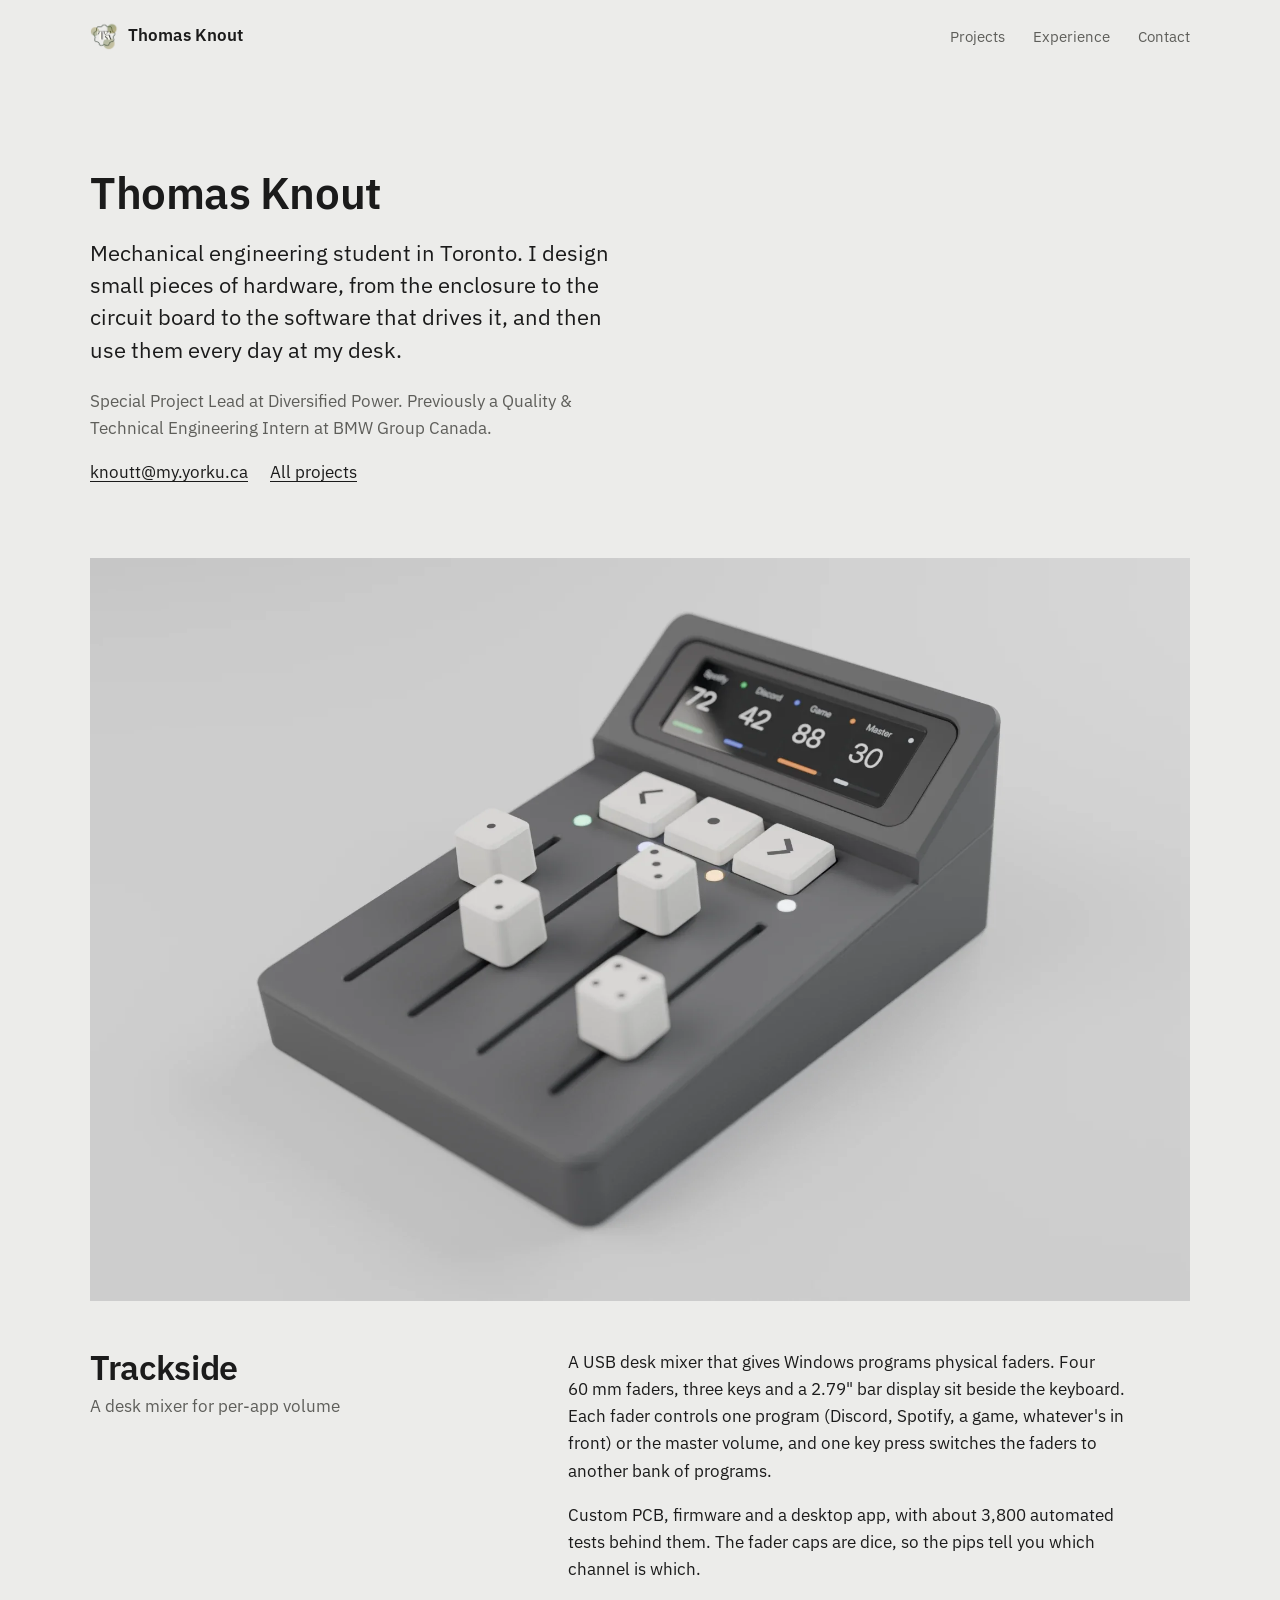
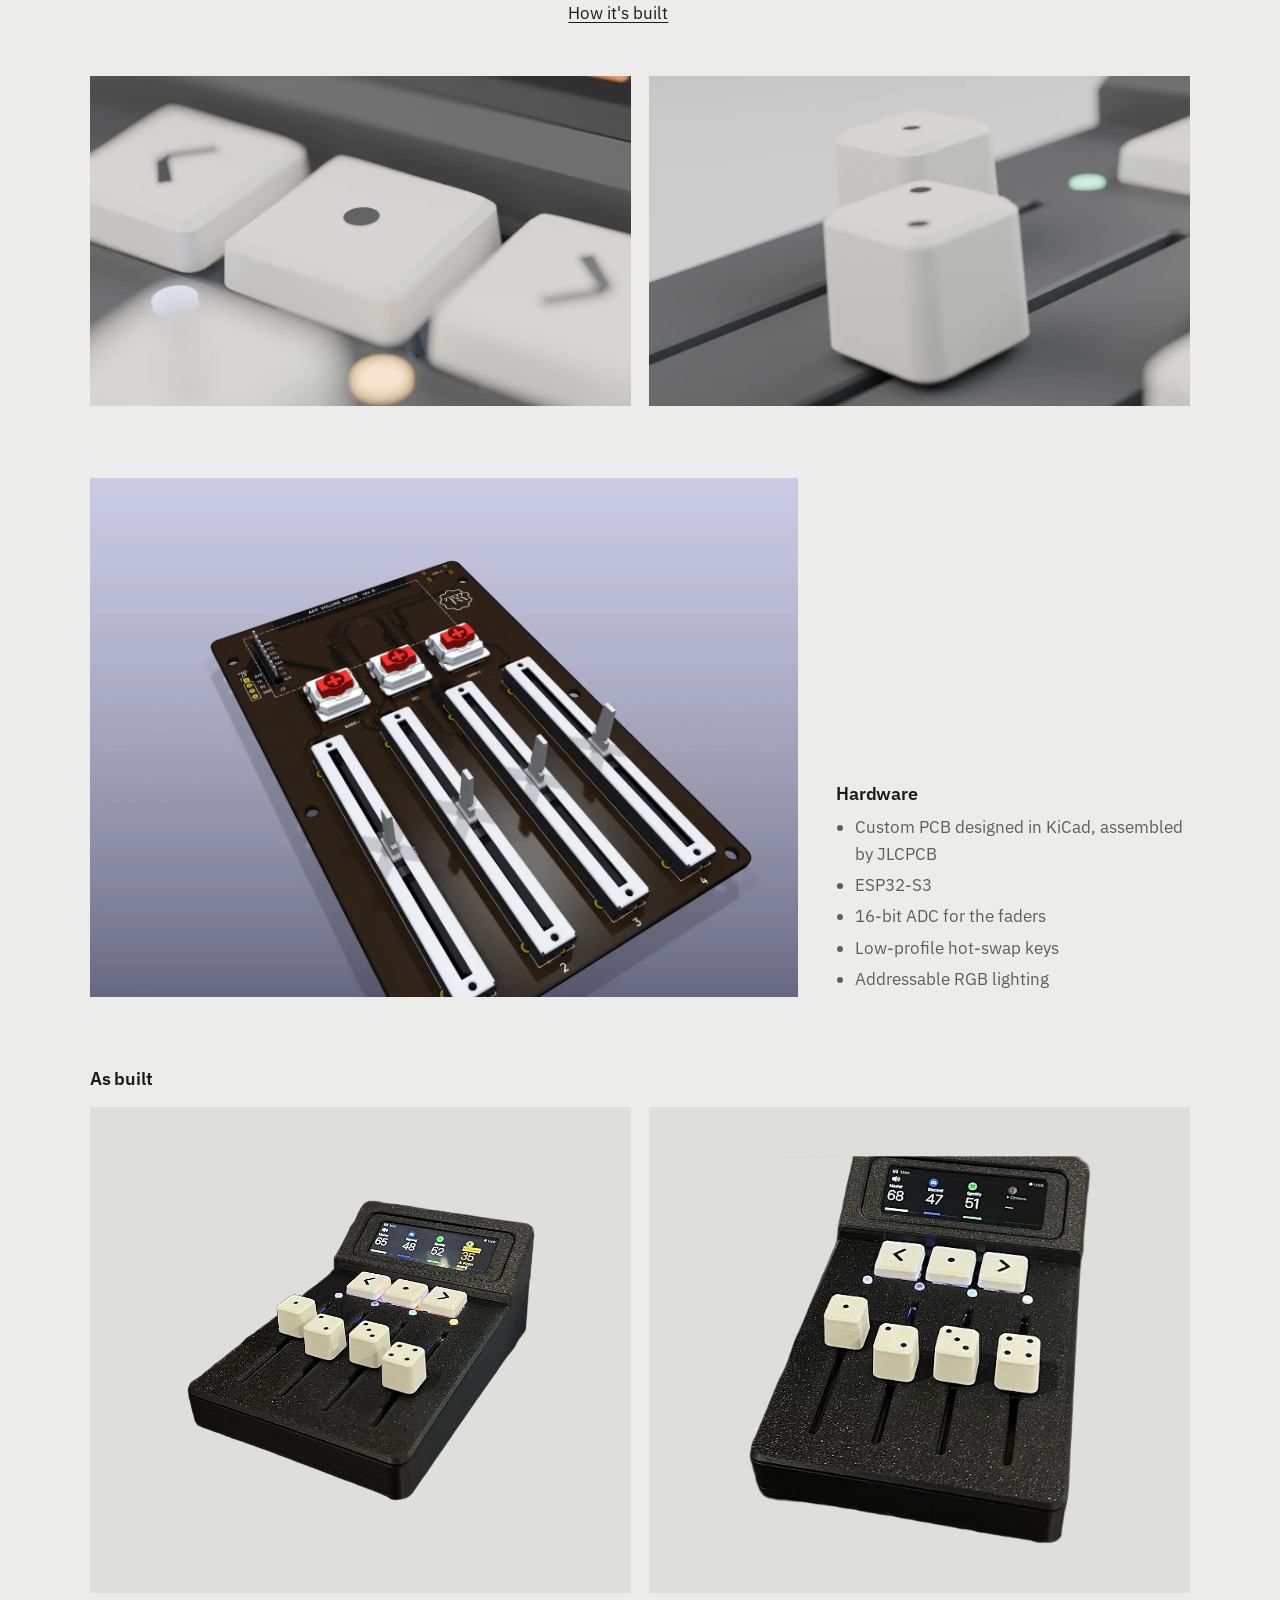
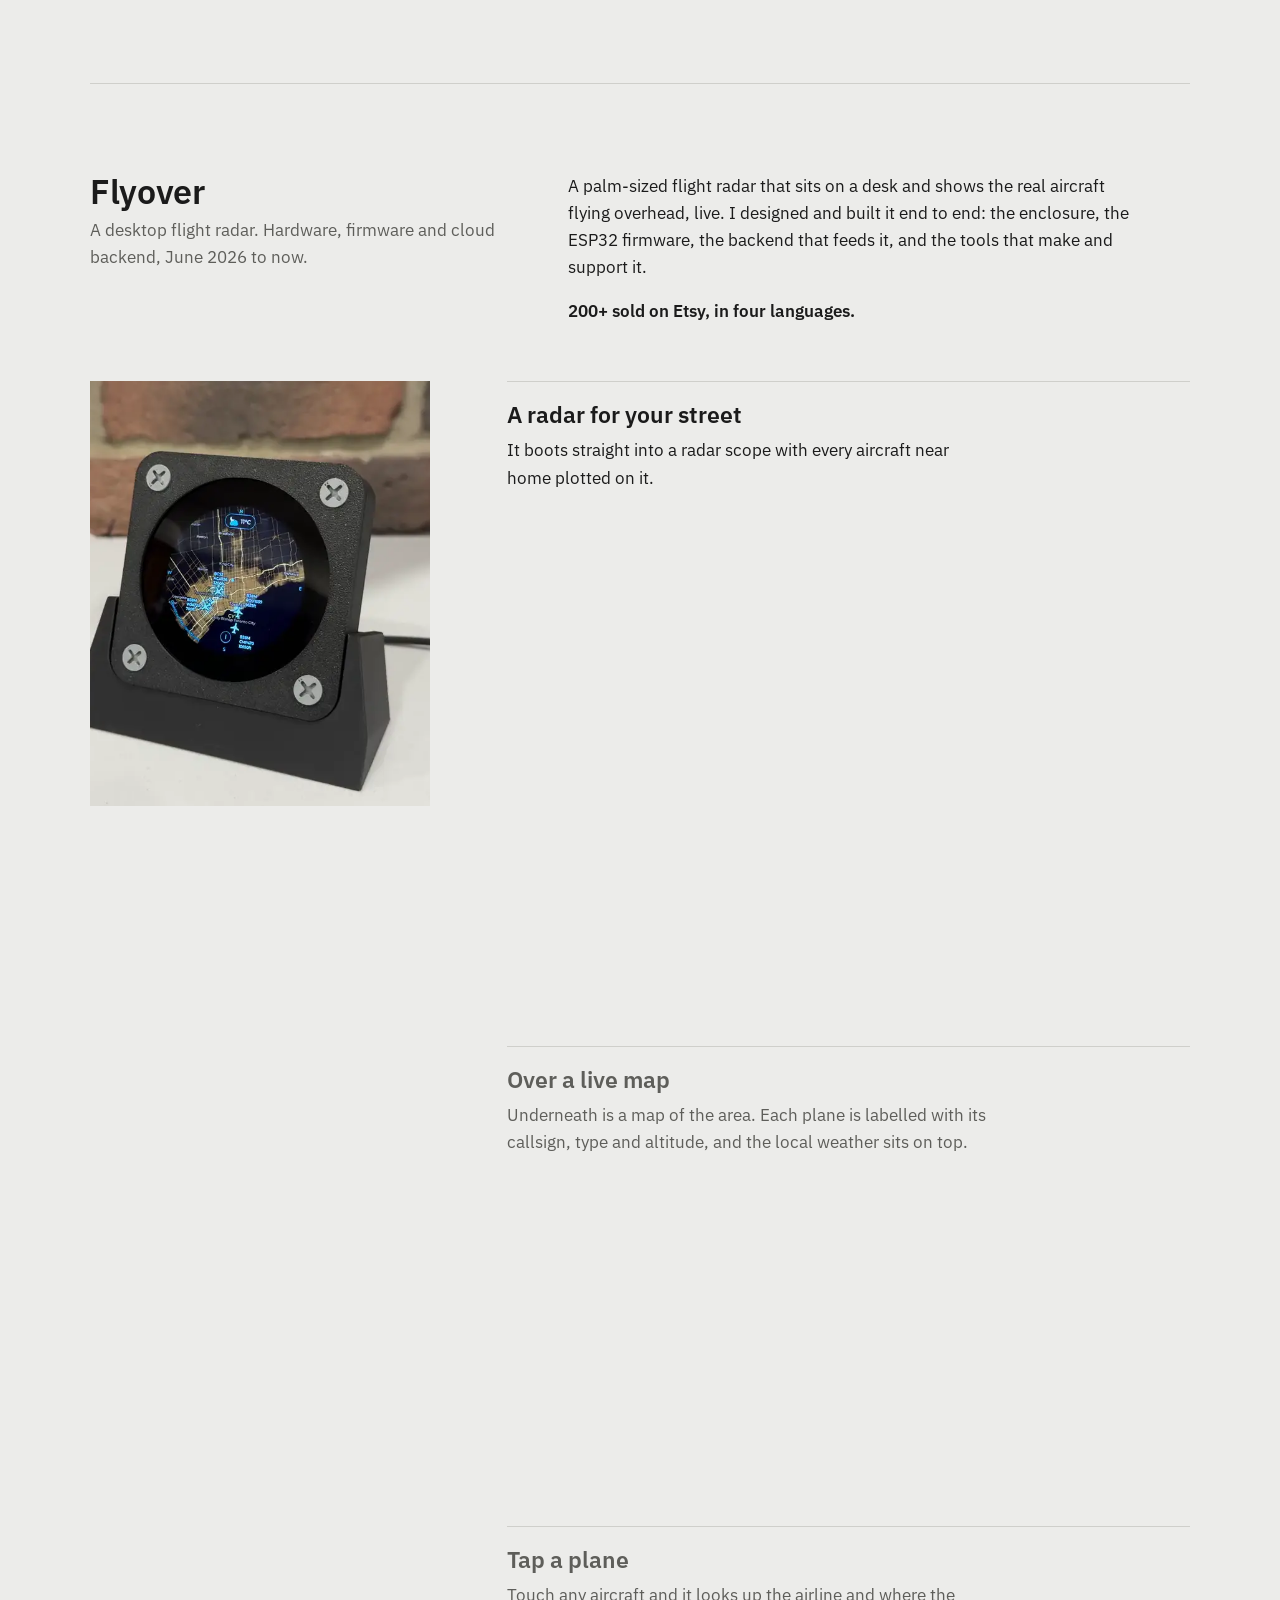
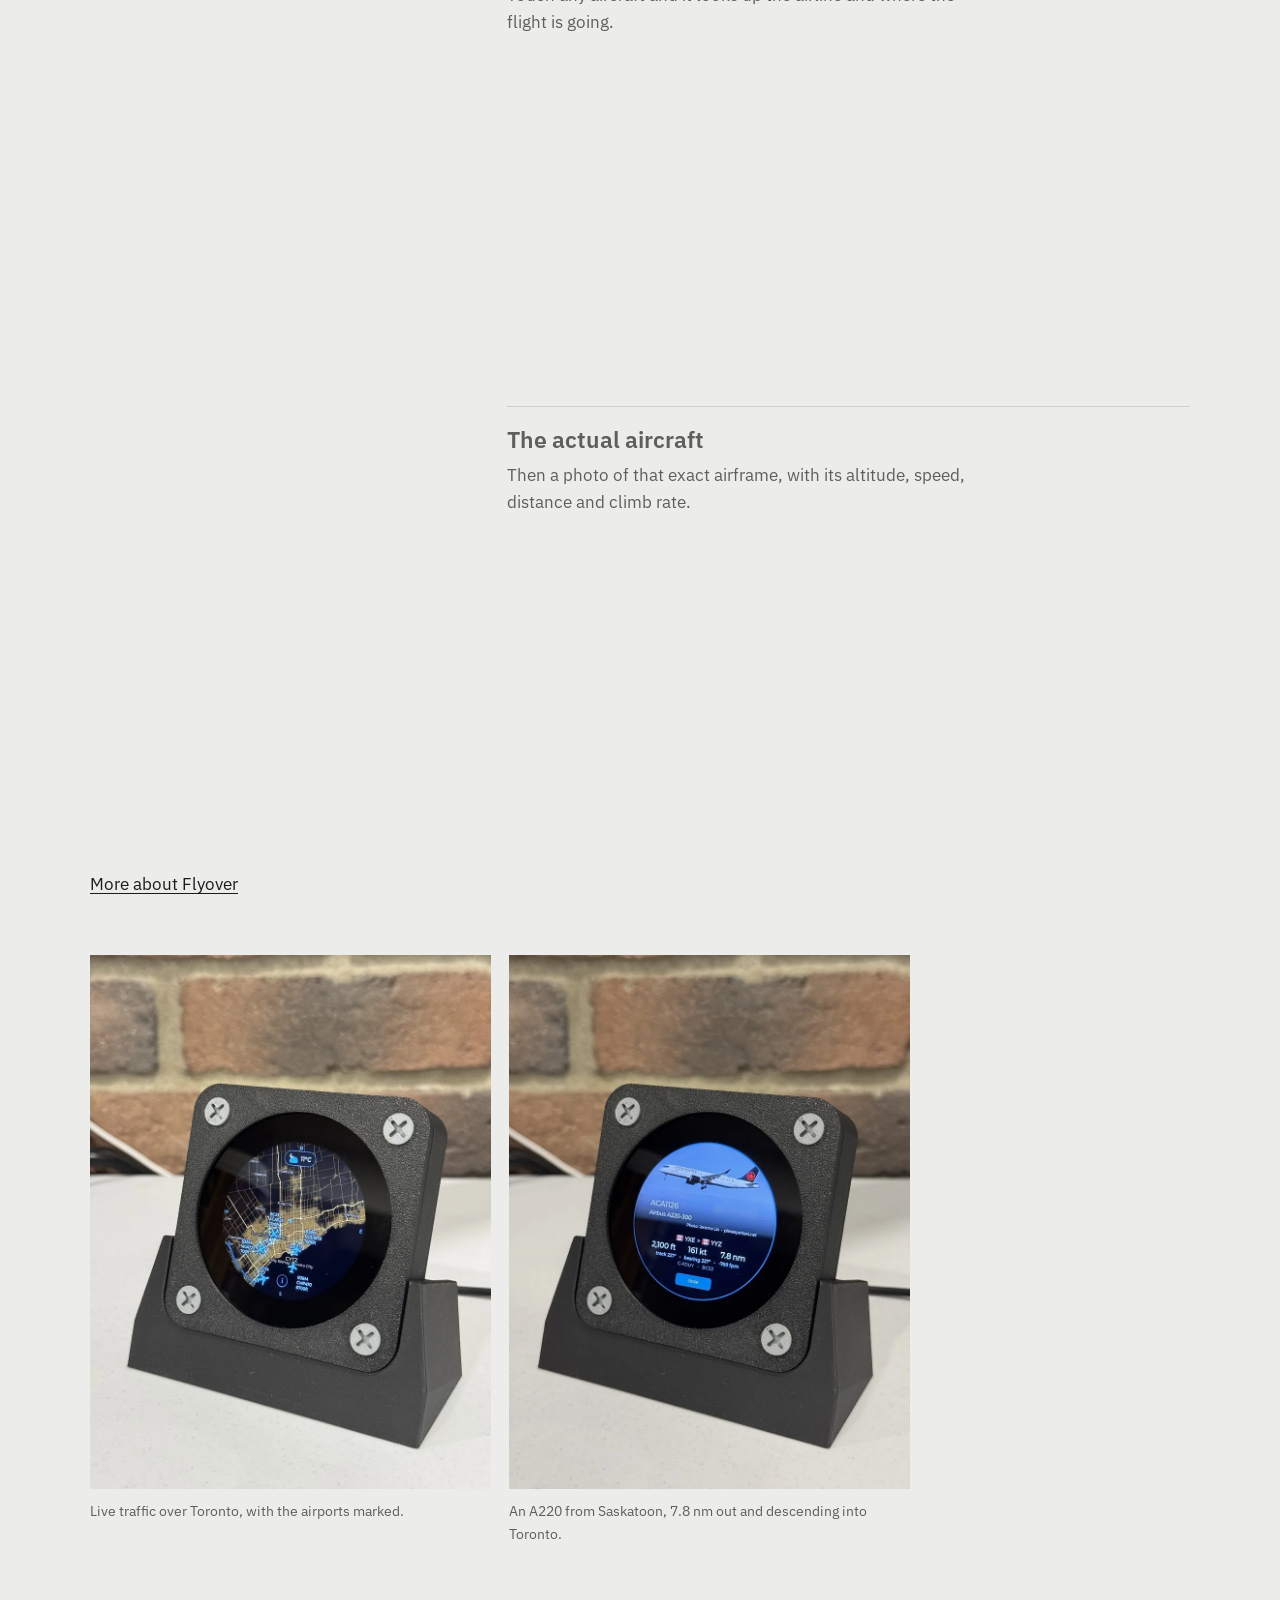
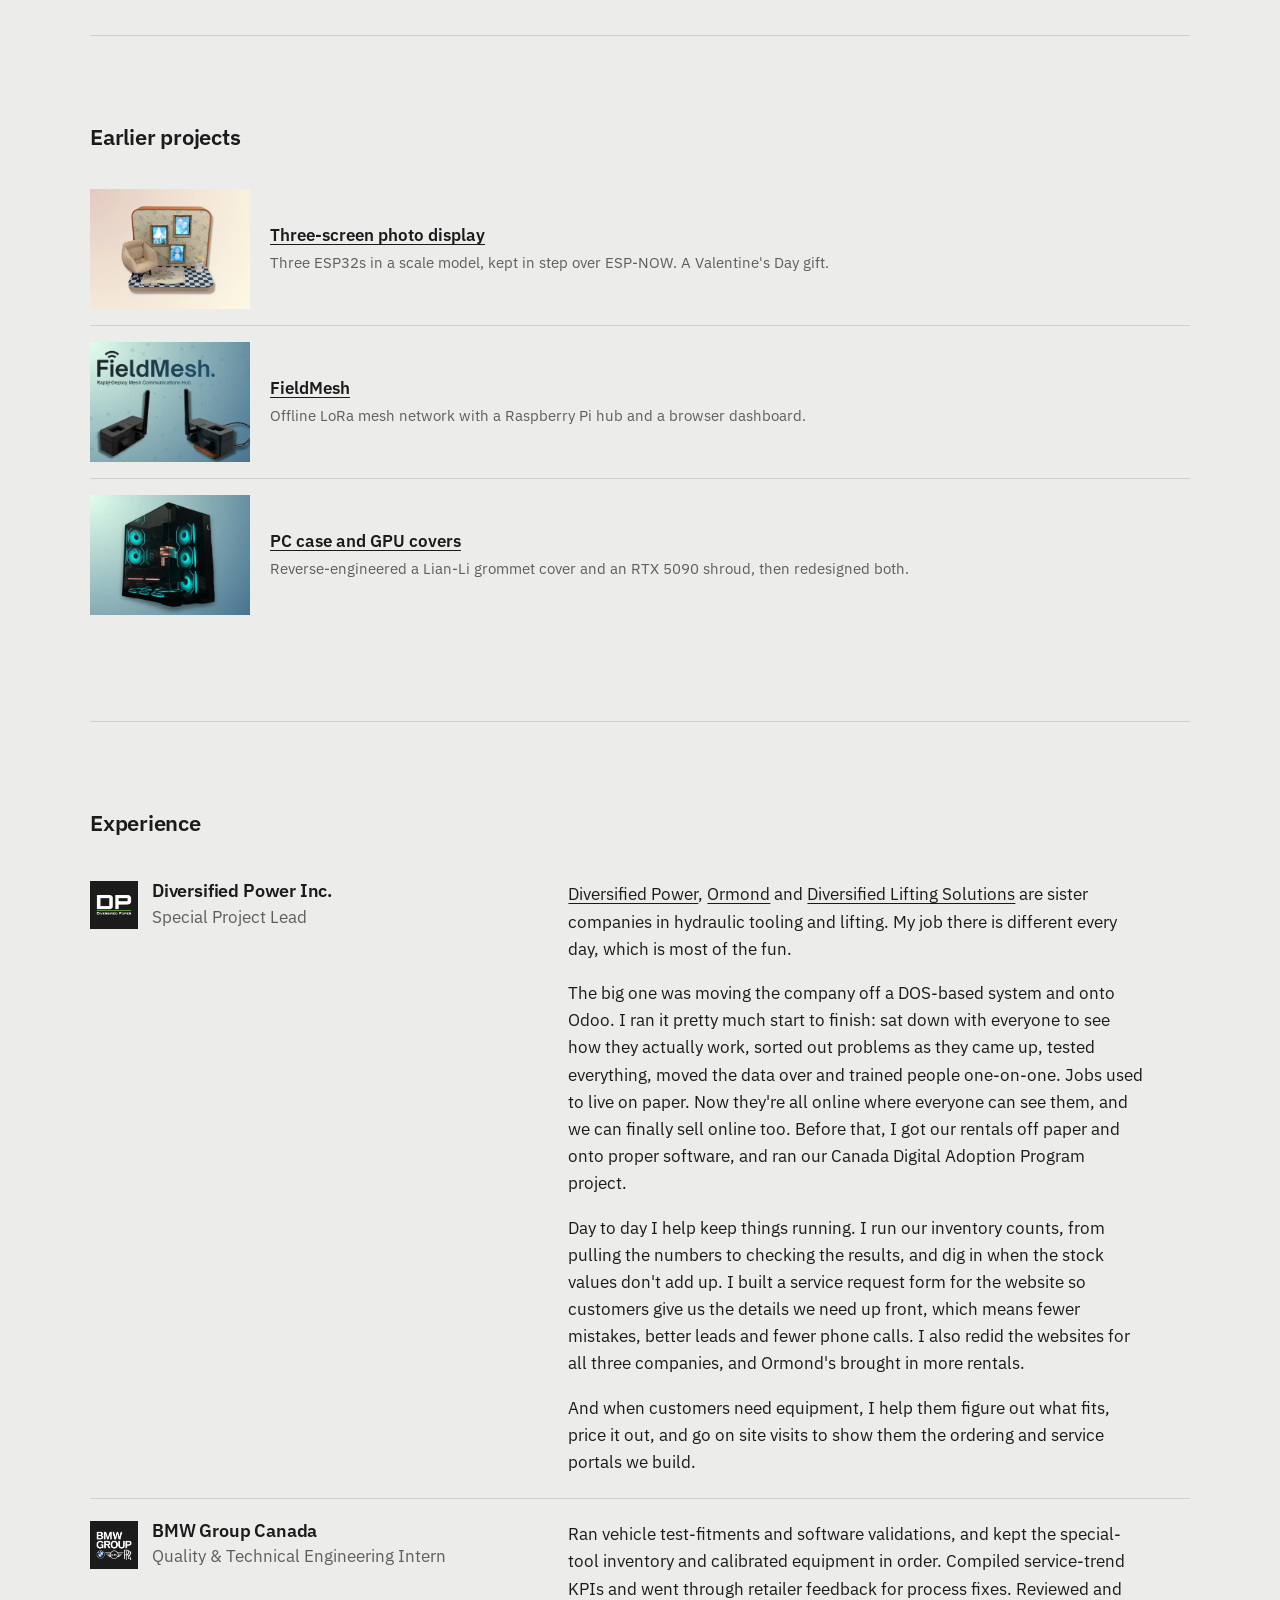
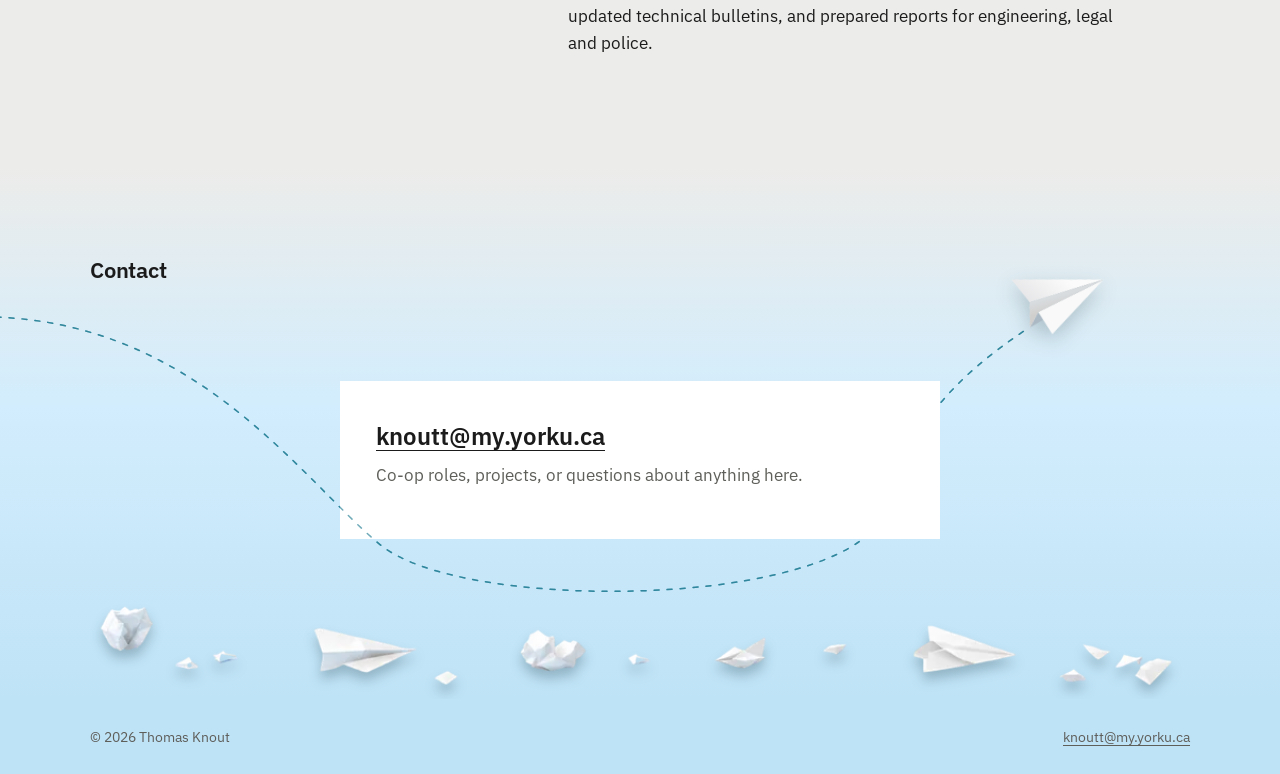
==== index.html @ 4108649c "Drop the remark about Odoo's help from the experience entry Co-Authored-By: Claude Opus 5.5 <noreply" ====
<!DOCTYPE html>
<html lang="en">
<head>
<meta charset="utf-8">
<meta name="viewport" content="width=device-width, initial-scale=1">
<title>Thomas Knout</title>
<meta name="description" content="Thomas Knout, mechanical engineering student in Toronto. Hardware projects: Trackside, a desk volume mixer with a custom PCB, Flyover, a desktop flight radar, and more.">
<meta property="og:title" content="Thomas Knout">
<meta property="og:description" content="Mechanical engineering student in Toronto. Hardware I design, build and use.">
<meta property="og:image" content="assets/mixer-render.webp">
<link rel="icon" href="assets/favicon.png" type="image/png">
<link rel="preconnect" href="https://fonts.googleapis.com">
<link rel="preconnect" href="https://fonts.gstatic.com" crossorigin>
<link rel="stylesheet" href="https://fonts.googleapis.com/css2?family=IBM+Plex+Sans:wght@400;500;600&display=swap">
<link rel="stylesheet" href="style.css">
<script src="script.js" defer></script>
</head>
<body class="home">
<a class="skip" href="#main">Skip to content</a>

<header class="page top">
  <a class="name" href="index.html"><img src="assets/tk-64.webp" srcset="assets/tk-64.webp 1x, assets/tk-128.webp 2x" alt="" width="28" height="28">Thomas Knout</a>
  <nav aria-label="Primary">
    <a href="projects.html">Projects</a>
    <a href="#experience">Experience</a>
    <a href="contact.html">Contact</a>
  </nav>
</header>

<main id="main">
  <section class="page intro">
    <h1>Thomas Knout</h1>
    <p class="lead">Mechanical engineering student in Toronto. I design small pieces of hardware, from the enclosure to the circuit board to the software that drives it, and then use them every day at my desk.</p>
    <p class="now">Special Project Lead at Diversified Power. Previously a Quality &amp; Technical Engineering Intern at BMW Group Canada.</p>
    <p class="links"><a href="mailto:knoutt@my.yorku.ca">knoutt@my.yorku.ca</a> <a href="projects.html">All projects</a></p>
  </section>

  <article class="page project" id="mixer" aria-labelledby="mixer-title">
    <figure class="shot">
      <img src="assets/mixer-render.webp" width="2000" height="1350" alt="Render of Trackside: a dark grey sloped enclosure with a four-channel screen showing Spotify 72, Discord 42, Game 88 and Master 30, three white keys, and four faders with dice-shaped caps.">
    </figure>

    <div class="about-project">
      <div>
        <h2 id="mixer-title">Trackside</h2>
        <p class="kind">A desk mixer for per-app volume</p>
      </div>
      <div class="text">
        <p>A USB desk mixer that gives Windows programs physical faders. Four 60&nbsp;mm faders, three keys and a 2.79" bar display sit beside the keyboard. Each fader controls one program (Discord, Spotify, a game, whatever's in front) or the master volume, and one key press switches the faders to another bank of programs.</p>
        <p>Custom PCB, firmware and a desktop app, with about 3,800 automated tests behind them. The fader caps are dice, so the pips tell you which channel is which.</p>
        <p><a href="projects.html#mixer">How it's built</a></p>
      </div>
    </div>

    <div class="pair">
      <button class="zoom" type="button" data-full="assets/mixer-keys.webp" aria-label="Enlarge: the three keys">
        <img src="assets/mixer-keys.webp" width="1800" height="1100" loading="lazy" alt="Close-up render of the three keys: back, select and forward.">
      </button>
      <button class="zoom" type="button" data-full="assets/mixer-faders.webp" aria-label="Enlarge: the dice fader caps">
        <img src="assets/mixer-faders.webp" width="1800" height="1100" loading="lazy" alt="Close-up render of the dice fader caps with one and two pips, and a green channel LED.">
      </button>
    </div>

    <div class="board">
      <button class="zoom" type="button" data-full="assets/mixer-pcb.webp" aria-label="Enlarge: the circuit board">
        <img src="assets/mixer-pcb.webp" width="2000" height="1467" loading="lazy" alt="3D view of Trackside's circuit board, rev A, designed in KiCad: four 60 mm faders, three hot-swap keys labelled BANK minus, SEL and BANK plus, and a USB-C port.">
      </button>
      <div class="board-notes">
        <h3>Hardware</h3>
        <ul>
          <li>Custom PCB designed in KiCad, assembled by JLCPCB</li>
          <li>ESP32-S3</li>
          <li>16-bit ADC for the faders</li>
          <li>Low-profile hot-swap keys</li>
          <li>Addressable RGB lighting</li>
        </ul>
      </div>
    </div>

    <h3 class="subhead">As built</h3>
    <div class="pair">
      <button class="zoom tile" type="button" data-full="assets/mixer-angle.webp" aria-label="Enlarge: the printed mixer, angled">
        <img src="assets/mixer-angle.webp" width="663" height="577" loading="lazy" alt="The printed and assembled mixer with the screen showing Master, Discord, Spotify and Chrome.">
      </button>
      <button class="zoom tile" type="button" data-full="assets/mixer-front.webp" aria-label="Enlarge: the printed mixer, from above">
        <img src="assets/mixer-front.webp" width="460" height="519" loading="lazy" alt="The assembled mixer from above, LEDs lit under each fader.">
      </button>
    </div>
  </article>

  <article class="page project rule-top" id="radar" aria-labelledby="radar-title">
    <div class="about-project" style="margin-top:0">
      <div>
        <h2 id="radar-title">Flyover</h2>
        <p class="kind">A desktop flight radar. Hardware, firmware and cloud backend, June 2026 to now.</p>
      </div>
      <div class="text">
        <p>A palm-sized flight radar that sits on a desk and shows the real aircraft flying overhead, live. I designed and built it end to end: the enclosure, the ESP32 firmware, the backend that feeds it, and the tools that make and support it.</p>
        <p class="stat">200+ sold on Etsy, in four languages.</p>
      </div>
    </div>

    <div class="demo" data-demo>
      <div class="demo-screen">
        <video muted playsinline preload="metadata" poster="assets/flyover-demo-poster.webp" width="720" height="1280" aria-label="Flyover demo: it boots into a radar scope, switches to a live map of Toronto, a plane is tapped, and its detail card loads with a photo of the aircraft.">
          <source src="assets/flyover-demo-1080.mp4" type="video/mp4" media="(min-width: 1100px) and (min-resolution: 2dppx)">
          <source src="assets/flyover-demo-720.mp4" type="video/mp4">
        </video>
      </div>
      <ol class="demo-steps" aria-label="Demo steps. Select one to jump the video to it.">
        <li><button class="step" type="button" data-start="0" data-end="5"><span class="step-title">A radar for your street</span><span class="step-text">It boots straight into a radar scope with every aircraft near home plotted on it.</span></button></li>
        <li><button class="step" type="button" data-start="5" data-end="10.5"><span class="step-title">Over a live map</span><span class="step-text">Underneath is a map of the area. Each plane is labelled with its callsign, type and altitude, and the local weather sits on top.</span></button></li>
        <li><button class="step" type="button" data-start="10.5" data-end="19"><span class="step-title">Tap a plane</span><span class="step-text">Touch any aircraft and it looks up the airline and where the flight is going.</span></button></li>
        <li><button class="step" type="button" data-start="19" data-end=""><span class="step-title">The actual aircraft</span><span class="step-text">Then a photo of that exact airframe, with its altitude, speed, distance and climb rate.</span></button></li>
      </ol>
    </div>
    <p class="more-link"><a href="projects.html#radar">More about Flyover</a></p>

    <div class="pair">
      <figure class="shot">
        <button class="zoom" type="button" data-full="assets/flyover-map.webp" aria-label="Enlarge: Flyover on a desk, map view">
          <img src="assets/flyover-map.webp" width="828" height="1104" loading="lazy" alt="Flyover on a white desk against a brick wall, showing a map of Toronto with labelled aircraft and 11 degrees on top.">
        </button>
        <figcaption>Live traffic over Toronto, with the airports marked.</figcaption>
      </figure>
      <figure class="shot">
        <button class="zoom" type="button" data-full="assets/flyover-detail.webp" aria-label="Enlarge: Flyover showing an aircraft's details">
          <img src="assets/flyover-detail.webp" width="828" height="1104" loading="lazy" alt="Flyover showing Air Canada 1126, an Airbus A220-300 from Saskatoon to Toronto, at 2,100 feet and 161 knots, 7.8 nautical miles away.">
        </button>
        <figcaption>An A220 from Saskatoon, 7.8 nm out and descending into Toronto.</figcaption>
      </figure>
    </div>
  </article>

  <section class="page more rule-top" aria-labelledby="more-title">
    <h2 id="more-title">Earlier projects</h2>
    <ul>
      <li>
        <a href="projects.html#sync-display">
          <img src="assets/ProjSL.webp" width="1200" height="900" loading="lazy" alt="">
          <div><strong>Three-screen photo display</strong><span>Three ESP32s in a scale model, kept in step over ESP-NOW. A Valentine's Day gift.</span></div>
        </a>
      </li>
      <li>
        <a href="projects.html#fieldmesh">
          <img src="assets/ProjFM.webp" width="840" height="630" loading="lazy" alt="">
          <div><strong>FieldMesh</strong><span>Offline LoRa mesh network with a Raspberry Pi hub and a browser dashboard.</span></div>
        </a>
      </li>
      <li>
        <a href="projects.html#lian-li">
          <img src="assets/ProjVC.webp" width="840" height="630" loading="lazy" alt="">
          <div><strong>PC case and GPU covers</strong><span>Reverse-engineered a Lian-Li grommet cover and an RTX 5090 shroud, then redesigned both.</span></div>
        </a>
      </li>
    </ul>
  </section>

  <section class="page work rule-top" id="experience" aria-labelledby="exp-title">
    <h2 id="exp-title">Experience</h2>

    <div class="job">
      <div class="job-head">
        <img src="assets/68a71869e90ad3289237b422_DPsquare.avif" width="48" height="48" alt="Diversified Power logo">
        <div>
          <h3>Diversified Power Inc.</h3>
          <p class="role">Special Project Lead</p>
        </div>
      </div>
      <div class="text">
        <p><a href="https://www.diversifiedpower.ca/" target="_blank" rel="noopener">Diversified Power</a>, <a href="https://www.ormondtools.ca/" target="_blank" rel="noopener">Ormond</a> and <a href="https://diversifiedliftingsolutions.ca/" target="_blank" rel="noopener">Diversified Lifting Solutions</a> are sister companies in hydraulic tooling and lifting. My job there is different every day, which is most of the fun.</p>
        <p>The big one was moving the company off a DOS-based system and onto Odoo. I ran it pretty much start to finish: sat down with everyone to see how they actually work, sorted out problems as they came up, tested everything, moved the data over and trained people one-on-one. Jobs used to live on paper. Now they're all online where everyone can see them, and we can finally sell online too. Before that, I got our rentals off paper and onto proper software, and ran our Canada Digital Adoption Program project.</p>
        <p>Day to day I help keep things running. I run our inventory counts, from pulling the numbers to checking the results, and dig in when the stock values don't add up. I built a service request form for the website so customers give us the details we need up front, which means fewer mistakes, better leads and fewer phone calls. I also redid the websites for all three companies, and Ormond's brought in more rentals.</p>
        <p>And when customers need equipment, I help them figure out what fits, price it out, and go on site visits to show them the ordering and service portals we build.</p>
      </div>
    </div>

    <div class="job">
      <div class="job-head">
        <img src="assets/688957e31eb1aca6ac8c761e_BmwLogo.avif" width="48" height="48" alt="BMW Group logo">
        <div>
          <h3>BMW Group Canada</h3>
          <p class="role">Quality &amp; Technical Engineering Intern</p>
        </div>
      </div>
      <div class="text">
        <p>Ran vehicle test-fitments and software validations, and kept the special-tool inventory and calibrated equipment in order. Compiled service-trend KPIs and went through retailer feedback for process fixes. Reviewed and updated technical bulletins, and prepared reports for engineering, legal and police.</p>
      </div>
    </div>
  </section>

  <section class="reach" id="contact" aria-labelledby="contact-title">
    <div class="page">
      <h2 id="contact-title">Contact</h2>
      <div class="contact-flight">
        <svg class="flight-trail flight-trail-back" aria-hidden="true">
          <path class="flight-path"/>
        </svg>
        <div class="contact-flight-card">
          <p class="big"><a href="mailto:knoutt@my.yorku.ca">knoutt@my.yorku.ca</a></p>
          <p class="muted">Co-op roles, projects, or questions about anything here.</p>
                  </div>
        <svg class="flight-trail flight-trail-front" aria-hidden="true">
          <defs>
            <mask id="flight-front-mask" maskUnits="userSpaceOnUse">
              <rect class="flight-mask-all" fill="#fff"/>
              <rect class="flight-mask-card" fill="#000"/>
            </mask>
          </defs>
          <path class="flight-path" mask="url(#flight-front-mask)"/>
        </svg>
        <img class="hero-plane-img" src="assets/plane.svg" alt="" aria-hidden="true">
        <img class="ground-debris" src="assets/debris.webp" alt="" aria-hidden="true">
      </div>
    </div>
  </section>
</main>

<div class="foot-wrap">
  <footer class="page foot">
    <span>&copy; <span data-year>2026</span> Thomas Knout</span>
    <a href="mailto:knoutt@my.yorku.ca">knoutt@my.yorku.ca</a>
  </footer>
</div>

<div class="lightbox" id="lightbox" role="dialog" aria-modal="true" aria-label="Enlarged image" hidden>
  <button class="lightbox-close" type="button">Close</button>
  <img src="" alt="">
</div>
</body>
</html>
---- style.css ----
:root{
  --bg: #ececea;
  --ink: #1b1b1b;
  --muted: #5e5e5a;
  --line: #cfcfcb;
  --tile: #dededb;
  --sky: #d2edfd;
  --font: "IBM Plex Sans", "Helvetica Neue", Arial, sans-serif;
  --font-display: var(--font);
  --measure: 36rem;
  --page: 1180px;
  --pad: clamp(18px, 4vw, 40px);

  /* used by the contact page boarding pass */
  --text-100: #1b1b1b;
  --text-dim: #4a4a46;
  --ember-400: #e78a47;
  --ember-500: #d46a2f;
  --ember-600: #b6531c;
  --sea-600: #1f99ad;
  --sea-700: #13758c;
}

*,*::before,*::after{ box-sizing:border-box }
html{ -webkit-text-size-adjust:100% }
body{
  margin:0;
  background: var(--bg);
  color: var(--ink);
  font: 400 1.0625rem/1.6 var(--font);
  -webkit-font-smoothing: antialiased;
}
img{ display:block; max-width:100%; height:auto }
a{ color: inherit; text-underline-offset: .2em; text-decoration-thickness: 1px }
a:hover{ text-decoration-thickness: 2px }
:focus-visible{ outline: 2px solid var(--ink); outline-offset: 3px }
h1,h2,h3{ font-weight: 600; letter-spacing: -.01em; line-height: 1.15; margin: 0 }
p{ margin: 0 0 1em }

.page{ width:100%; max-width: var(--page); margin-inline:auto; padding-inline: var(--pad) }
.text{ max-width: var(--measure) }
.muted{ color: var(--muted) }
.sr-only{
  position:absolute; width:1px; height:1px; padding:0; margin:-1px;
  overflow:hidden; clip: rect(0 0 0 0); white-space:nowrap; border:0;
}
.skip{
  position:absolute; left: var(--pad); top: -100px; z-index: 100;
  background: var(--ink); color: #fff; padding: 8px 12px;
}
.skip:focus{ top: 10px }

/* header */
.top{
  display:flex; align-items:center; justify-content:space-between; gap: 16px;
  padding-block: 22px;
}
.name{ display:flex; align-items:center; gap: 10px; font-weight: 600; text-decoration:none }
.name img{ width: 28px; height: 28px }
.top nav{ display:flex; gap: clamp(14px, 3vw, 28px); font-size: .95rem }
.top nav a{ text-decoration:none; color: var(--muted) }
.top nav a:hover, .top nav a[aria-current="page"]{ color: var(--ink); text-decoration: underline }

/* intro */
.intro{ padding-block: clamp(40px, 8vw, 96px) clamp(40px, 6vw, 72px) }
.intro h1{ font-size: clamp(2rem, 4vw, 2.75rem); margin-bottom: 18px }
.intro .lead{ font-size: clamp(1.15rem, 1.8vw, 1.35rem); line-height: 1.5; max-width: 34rem }
.intro .now{ color: var(--muted); max-width: 34rem }
.intro .links{ display:flex; gap: 22px; flex-wrap:wrap; margin: 0 }

/* projects */
.project{ padding-block: clamp(48px, 7vw, 96px) }
.rule-top{ background: linear-gradient(var(--line), var(--line)) var(--pad) 0 / calc(100% - 2 * var(--pad)) 1px no-repeat }
.intro + .project{ padding-top: 0 }
.shot{ margin: 0 }
.shot img{ width:100% }
.shot figcaption{ margin-top: 10px; font-size: .9rem; color: var(--muted); max-width: var(--measure) }
.tile{ background: var(--tile) }
.tile img{ margin-inline:auto; padding: clamp(16px, 4vw, 40px); max-width: 440px; width:100% }

.about-project{
  display:grid;
  grid-template-columns: minmax(0, 1fr) minmax(0, 1.5fr);
  gap: 16px clamp(24px, 5vw, 72px);
  margin-block: clamp(28px, 4vw, 48px);
}
.about-project h2{ font-size: clamp(1.6rem, 3vw, 2.1rem) }
.about-project .kind{ color: var(--muted); margin-top: 6px }
.about-project .text p:last-child{ margin-bottom: 0 }

.pair{ display:grid; grid-template-columns: 1fr 1fr; gap: clamp(10px, 1.6vw, 18px); margin-top: clamp(10px, 1.6vw, 18px) }
.board{
  display:grid;
  grid-template-columns: minmax(0, 2fr) minmax(0, 1fr);
  gap: clamp(16px, 3vw, 40px);
  align-items: end;
  margin-top: clamp(40px, 6vw, 72px);
}
.board .shot figcaption{ display:none }
.board-notes h3{ font-size: 1.1rem; margin-bottom: 10px }
.board-notes ul{ margin: 0; padding-left: 1.1em; color: var(--muted) }
.board-notes li{ margin-bottom: 4px }
.subhead{ font-size: 1.1rem; margin: clamp(40px, 6vw, 72px) 0 14px }

.details{ margin: clamp(40px, 6vw, 72px) 0 0; border-top: 1px solid var(--line) }
.details > div{
  display:grid; grid-template-columns: minmax(0, 1fr) minmax(0, 1.5fr);
  gap: 6px clamp(24px, 5vw, 72px);
  padding-block: 16px; border-bottom: 1px solid var(--line);
}
.details dt{ font-weight: 600 }
.details dd{ margin:0; color: var(--muted); max-width: var(--measure) }
.details ul{ margin:0; padding-left: 1.1em }
.details li + li{ margin-top: 4px }
@media (max-width: 820px){ .details > div{ grid-template-columns: 1fr } }

/* flyover demo: steps drive the video */
.stat{ font-weight: 600; color: var(--ink) }
.demo{
  display:grid;
  grid-template-columns: minmax(0, 340px) minmax(0, 1fr);
  gap: clamp(28px, 6vw, 96px);
  margin-top: clamp(32px, 5vw, 56px);
}
.demo-screen{ position: sticky; top: 24px; align-self: start; background: #e4e2dd; overflow: hidden; aspect-ratio: 4 / 5 }
.demo-screen video{
  display:block; width:100%; height:100%;
  object-fit: cover; object-position: 50% 58%;
  transform: scale(1.32); transform-origin: 60% 52%;
}
.demo-steps{ list-style:none; margin:0; padding: 0 0 18vh }
.demo-steps li{ min-height: min(56vh, 480px); display:flex; align-items:center }
.demo-steps li:first-child{ align-items:flex-start }
.step{
  position:relative;
  display:block; width:100%;
  padding: 18px 0 0;
  border:0; border-top: 1px solid var(--line);
  background:none;
  font: inherit; text-align:left;
  color: var(--muted);
  cursor:pointer;
}
.step-title{ display:block; font-weight: 600; font-size: clamp(1.15rem, 2vw, 1.45rem); line-height: 1.25 }
.step-text{ display:block; margin-top: 8px; max-width: 30rem }
.step:hover, .step[aria-current="step"]{ color: var(--ink) }
.step[aria-current="step"]::before{
  content:""; position:absolute; left:0; top:-1px; height: 2px;
  width: calc(var(--p, 0) * 100%); background: var(--ink);
}
.more-link{ margin: 8px 0 0 }
#radar .pair{ margin-top: clamp(32px, 5vw, 56px); max-width: 820px }
@media (prefers-reduced-motion: reduce){ .demo-screen video{ transform: none } }

@media (max-width: 820px){
  .demo{ grid-template-columns: 1fr }
  .demo-screen{ position: static; width: min(100%, 360px); margin-inline:auto }
  .demo-steps{ padding-bottom: 0 }
  .demo-steps li, .demo-steps li:first-child{ min-height: 0; display:block }
  .step{ padding: 14px 0 }
  .step-title{ font-size: 1.05rem }
}

/* other projects */
.more{ padding-block: clamp(48px, 7vw, 96px) }
.more h2, .work h2{ font-size: 1.35rem; margin-bottom: 24px }
.more ul{ list-style:none; margin:0; padding:0 }
.more li + li{ border-top: 1px solid var(--line) }
.more a{
  display:grid; grid-template-columns: 160px minmax(0, 1fr); gap: 20px; align-items:center;
  padding-block: 16px; text-decoration:none;
}
.more img{ width: 160px; aspect-ratio: 4/3; object-fit: cover }
.more strong{ font-weight: 600; display:block; text-decoration: underline; text-decoration-thickness: 1px; text-underline-offset: .2em }
.more a:hover strong{ text-decoration-thickness: 2px }
.more span{ color: var(--muted); font-size: .95rem }

/* experience */
.work{ padding-block: clamp(48px, 7vw, 96px) }
.job{
  display:grid;
  grid-template-columns: minmax(0, 1fr) minmax(0, 1.5fr);
  gap: 12px clamp(24px, 5vw, 72px);
  padding-block: 22px;
}
.job + .job{ border-top: 1px solid var(--line) }
.job-head{ display:flex; gap: 14px; align-items:flex-start }
.job-head img{ width: 48px; height: 48px; background: var(--ink); padding: 6px; flex:none }
.job h3{ font-size: 1.1rem }
.job .role{ color: var(--muted); margin: 2px 0 0 }
.job .text p:last-child{ margin-bottom: 0 }

/* contact strip on home, keeps the paper airplane scene */
.reach{
  position:relative;
  overflow:hidden;
  background: linear-gradient(180deg, var(--bg) 0%, var(--sky) 45%, #bfe3f6 100%);
  padding-top: clamp(48px, 7vw, 96px);
}
.reach h2{ font-size: 1.35rem; margin-bottom: 8px }
.contact-flight{ position:relative; padding: 90px 0 160px }
.contact-flight-card{
  position:relative; z-index: 1;
  max-width: 600px; margin-inline:auto;
  background: #fff;
  padding: clamp(22px, 3.5vw, 36px);
}
.contact-flight-card p{ margin-bottom: 14px }
.contact-flight-card .big{ font-size: clamp(1.2rem, 2.2vw, 1.5rem); font-weight: 600; margin-bottom: 6px }
.contact-flight-card .big a{ word-break: break-all }
.flight-trail{ position:absolute; inset:0; width:100%; height:100%; pointer-events:none; overflow:visible }
.flight-trail-back{ z-index: 0 }
.flight-trail-front{ z-index: 2 }
.flight-trail > path{
  fill:none; stroke: #13758c; stroke-width: 1.5;
  stroke-dasharray: 5 8; stroke-linecap: round; opacity: .6;
  animation: trail 38s linear infinite;
}
@keyframes trail{ to{ stroke-dashoffset: -260 } }
.hero-plane-img{
  position:absolute; top:0; left:0; width: 92px;
  transform-origin: 26.13% 92.7%;
  z-index: 4; pointer-events:none;
  filter: drop-shadow(0 8px 10px rgba(8,40,52,.22));
}
.hero-plane-mobile{ display:none }
.ground-debris{
  position:absolute; left:0; right:0; bottom: 10px; width:100%;
  pointer-events:none; user-select:none; z-index: 3;
  filter: drop-shadow(0 8px 6px rgba(8,40,52,.25));
}

/* footer */
.foot{ padding-block: 26px; font-size: .9rem; color: var(--muted); display:flex; justify-content:space-between; gap: 16px; flex-wrap:wrap }
body.home .foot-wrap{ background: #bfe3f6 }

/* projects page */
.index{ list-style:none; padding:0; margin: 24px 0 0; display:flex; flex-wrap:wrap; gap: 8px 22px }

/* lightbox */
button.zoom{ display:block; width:100%; padding:0; border:0; background:none; cursor: zoom-in }
button.zoom.tile{ background: var(--tile) }
.lightbox{
  position:fixed; inset:0; z-index: 90;
  display:none; place-items:center;
  padding: 56px 16px 16px;
  background: rgba(20,20,20,.92);
}
.lightbox.is-open{ display:grid }
.lightbox img{ max-height: 86vh; width:auto; object-fit:contain }
.lightbox-close{
  position:absolute; top: 12px; right: 14px;
  background:none; border:1px solid #fff; color:#fff;
  font: inherit; font-size: .9rem; padding: 6px 12px; cursor:pointer;
}

@media (max-width: 820px){
  .about-project, .job, .board{ grid-template-columns: 1fr }
  .board{ align-items:start }
}
@media (max-width: 720px){
  .contact-flight{ padding: 40px 0 120px }
  .flight-trail > path, .hero-plane-img{ display:none }
  .ground-debris{ width: 250%; left: -75%; right:auto }
}
@media (max-width: 520px){
  .pair{ grid-template-columns: 1fr }
  .more a{ grid-template-columns: 96px minmax(0,1fr); gap: 14px }
  .more img{ width: 96px }
  .top{ flex-wrap: wrap }
}
@media (prefers-reduced-motion: reduce){
  .flight-trail > path{ animation:none }
}

/* contact page */
.contact-page{ padding-block: clamp(40px, 8vw, 96px) clamp(64px, 10vw, 140px); min-height: calc(100vh - 160px) }
.contact-page h1{ font-size: clamp(2rem, 4vw, 2.75rem); margin-bottom: 18px }
.contact-page .email{ font-size: clamp(1.4rem, 3.4vw, 2.2rem); font-weight: 600; margin: 8px 0 24px; word-break: break-word }
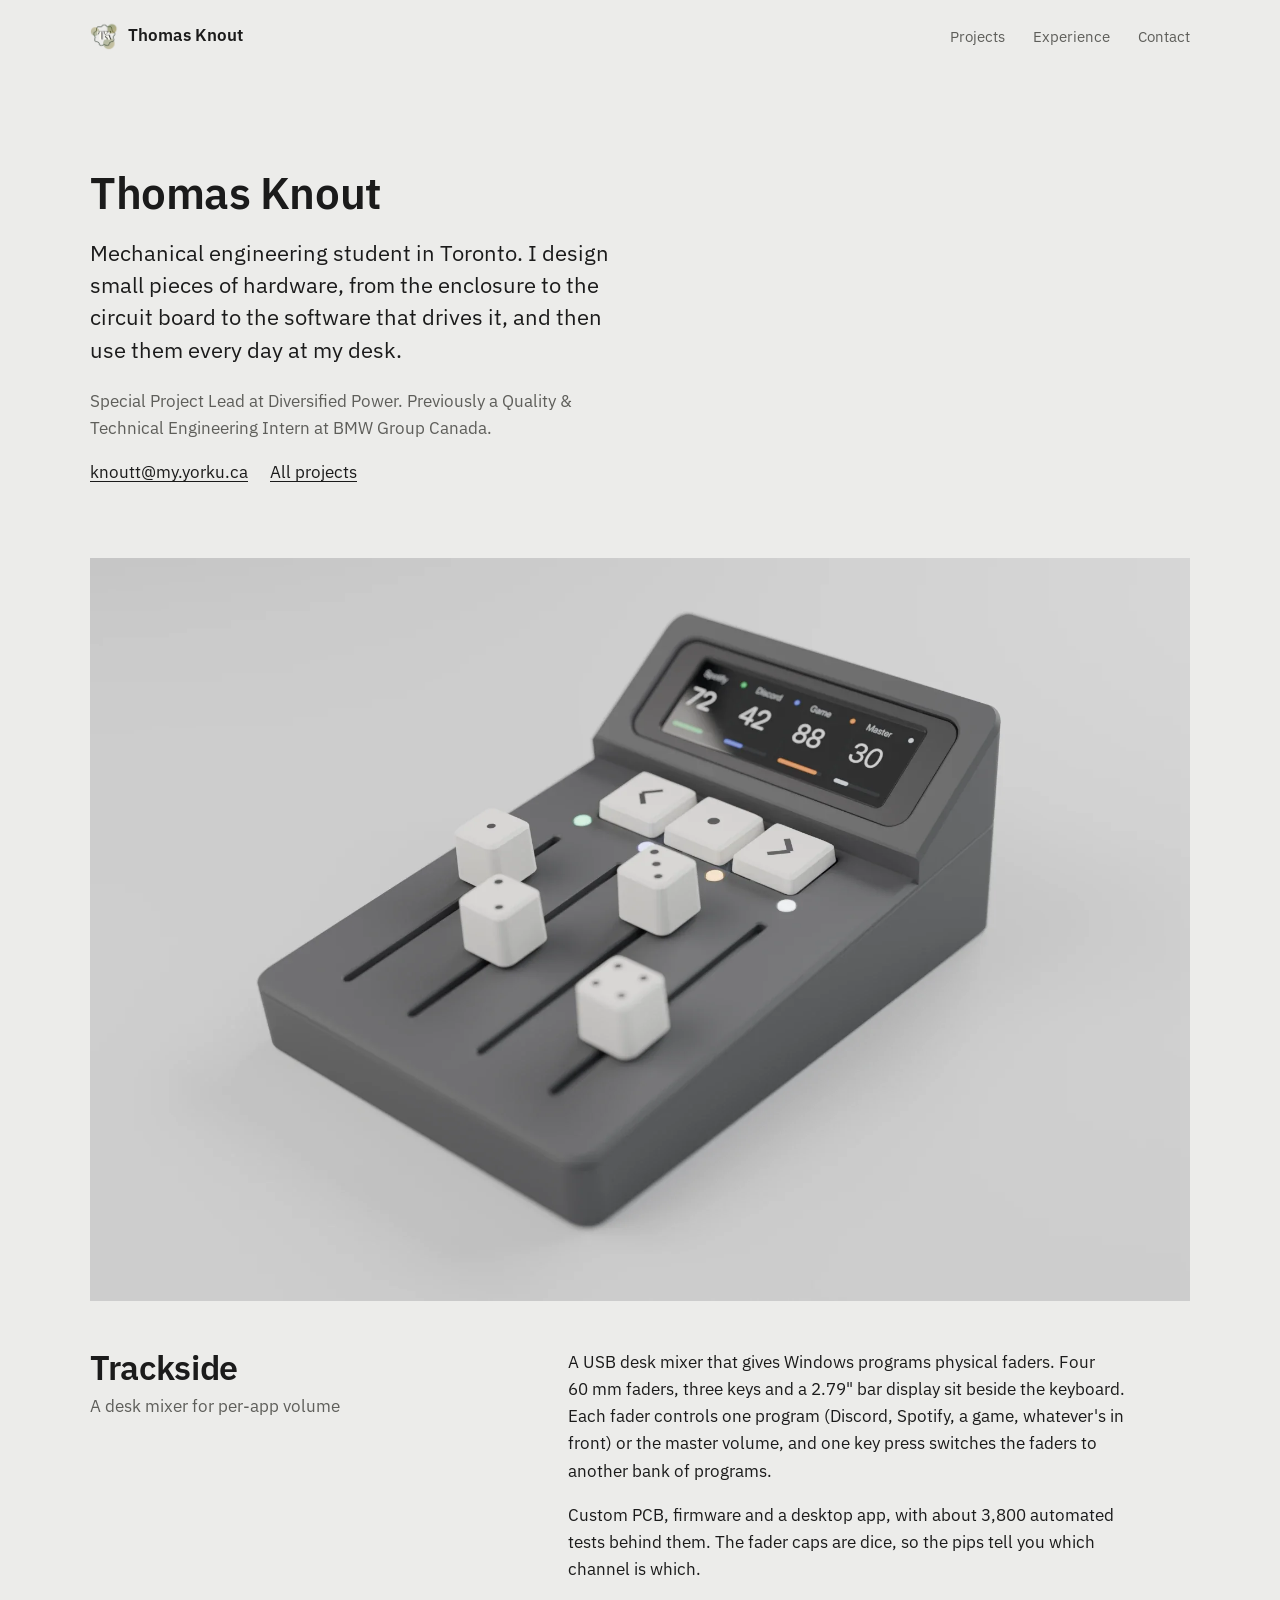
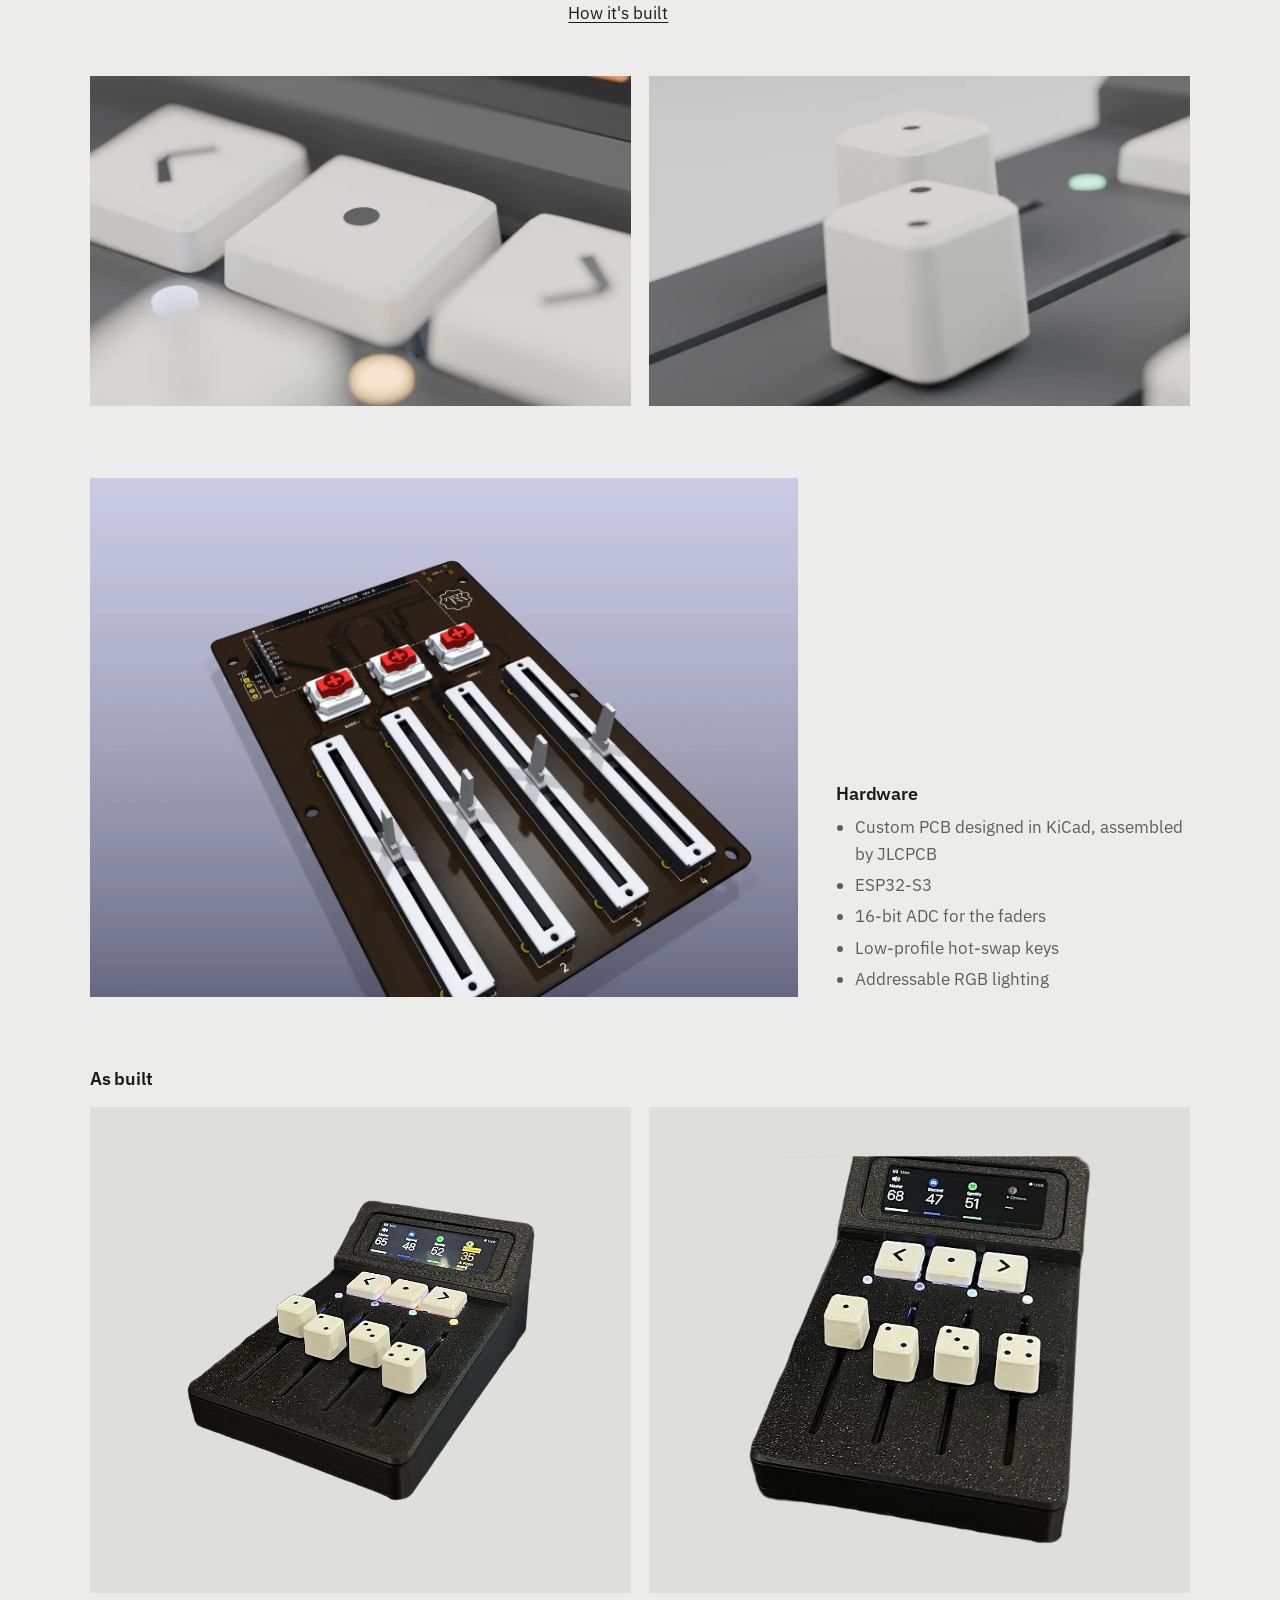
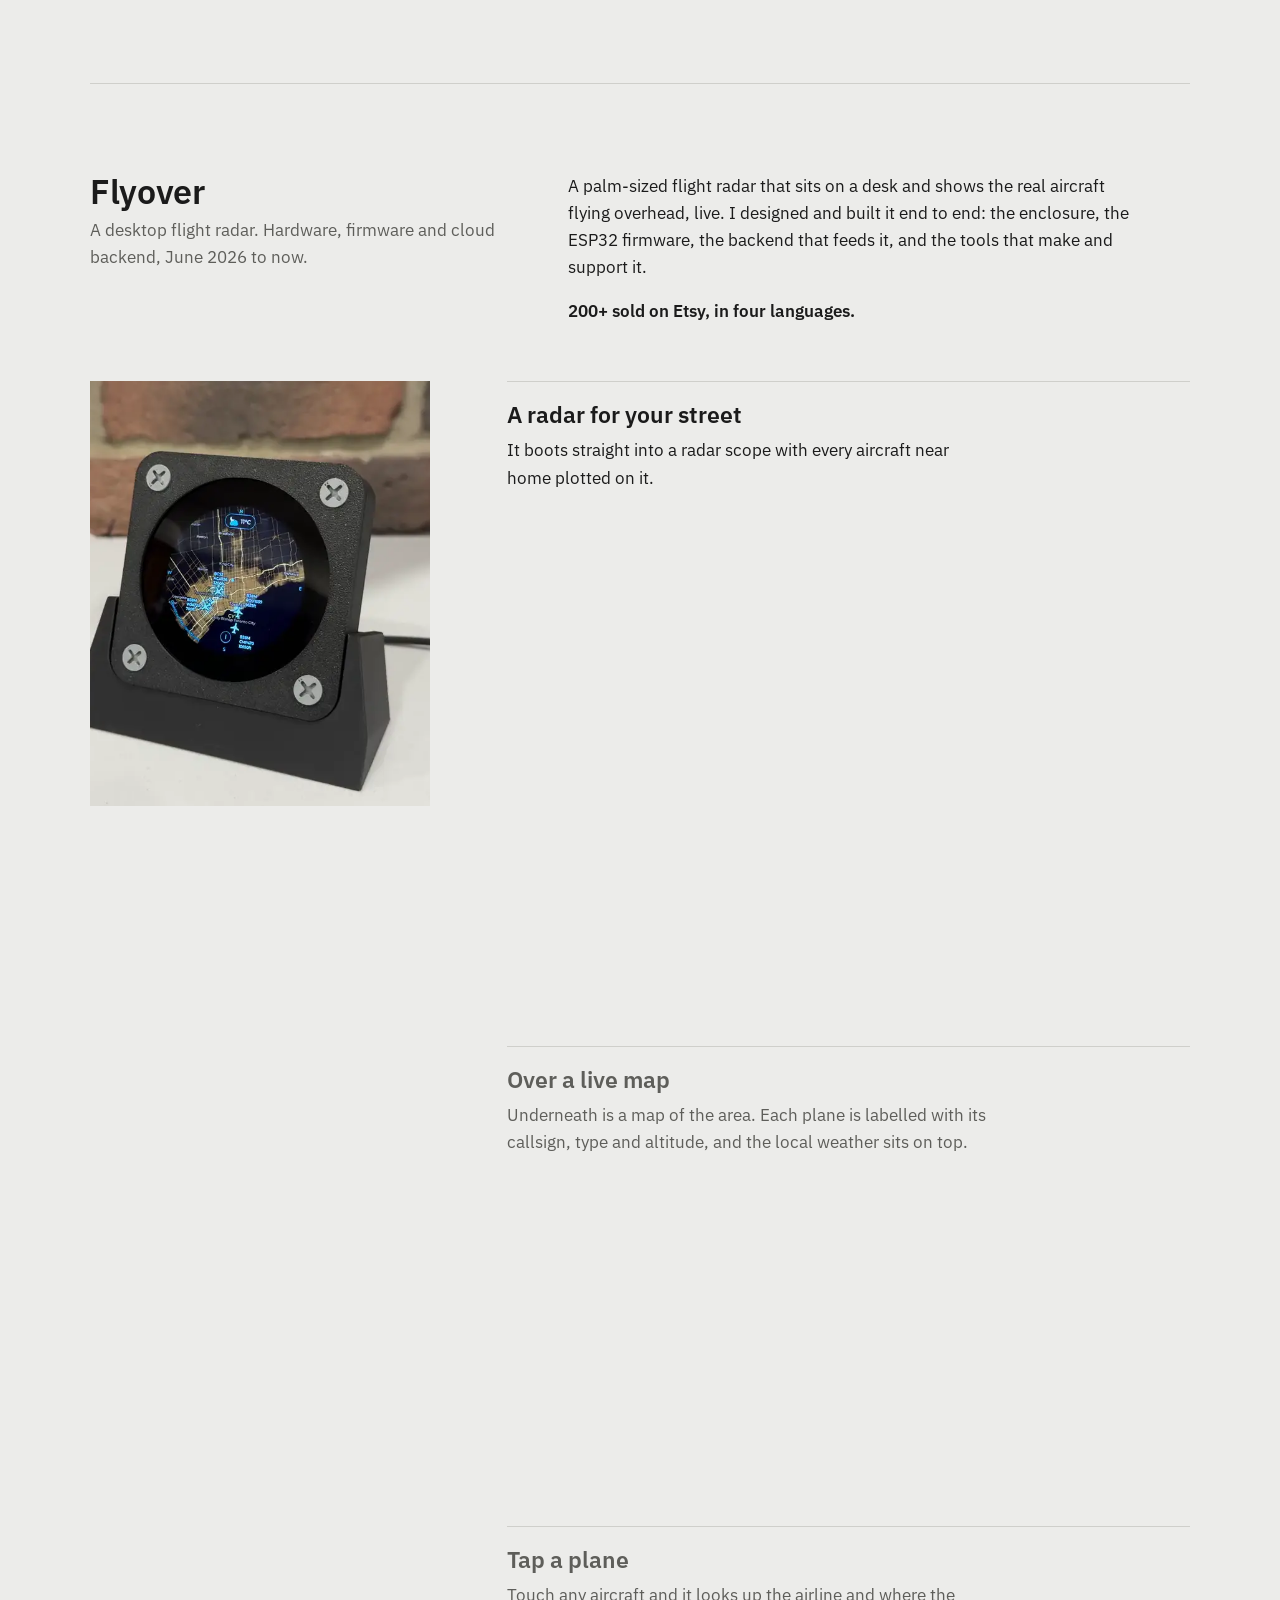
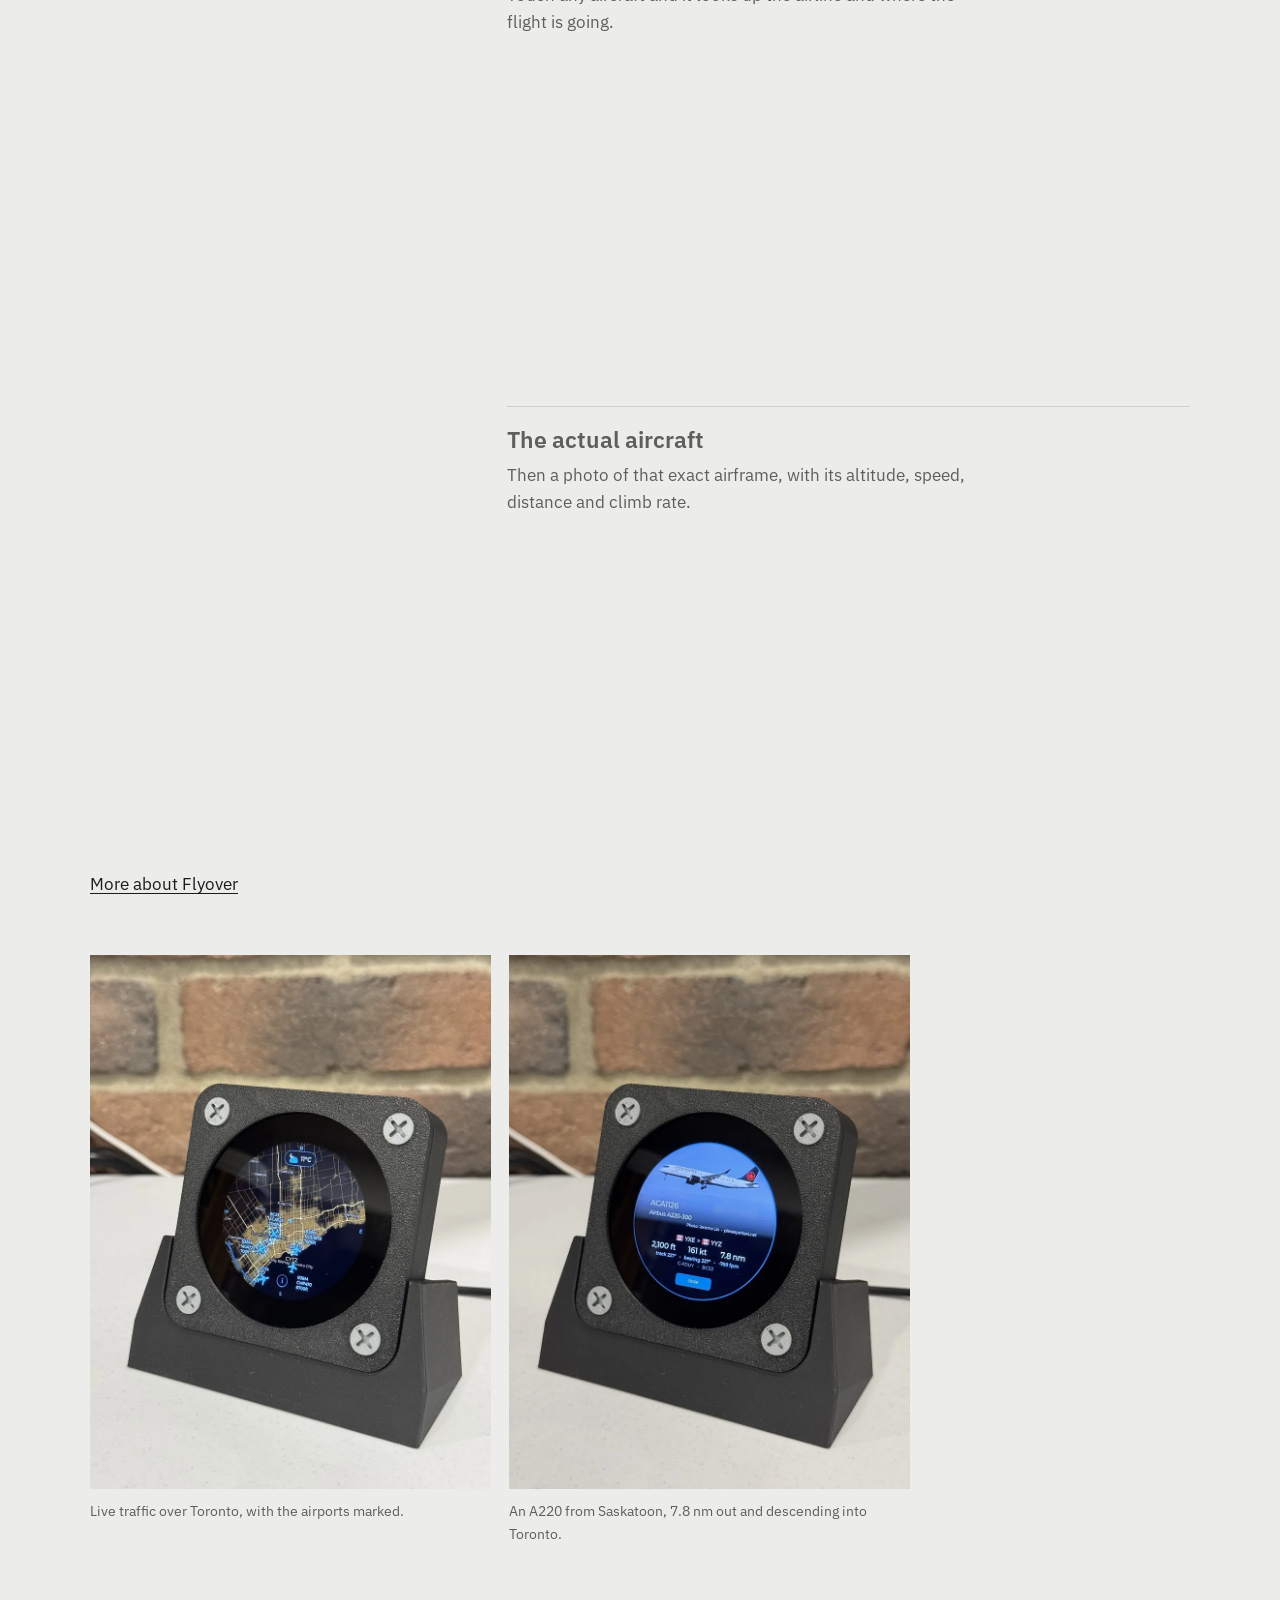
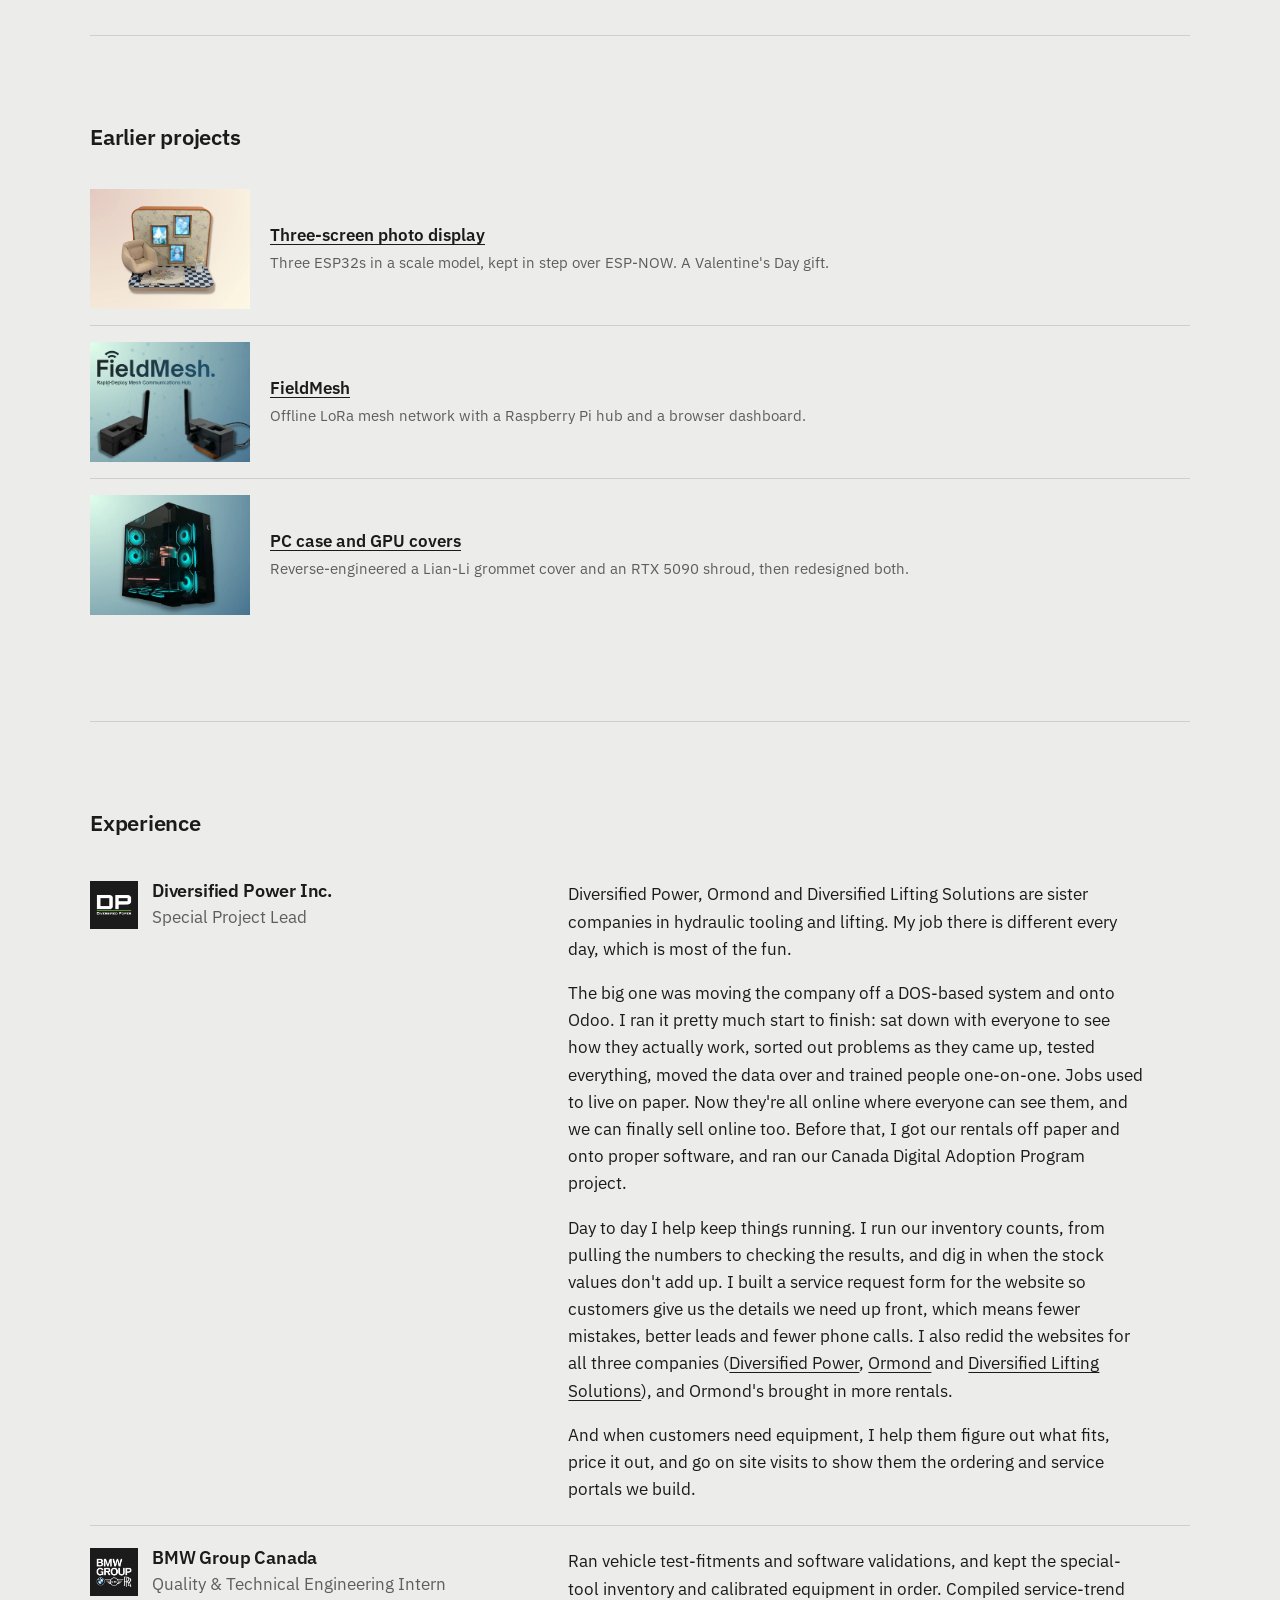
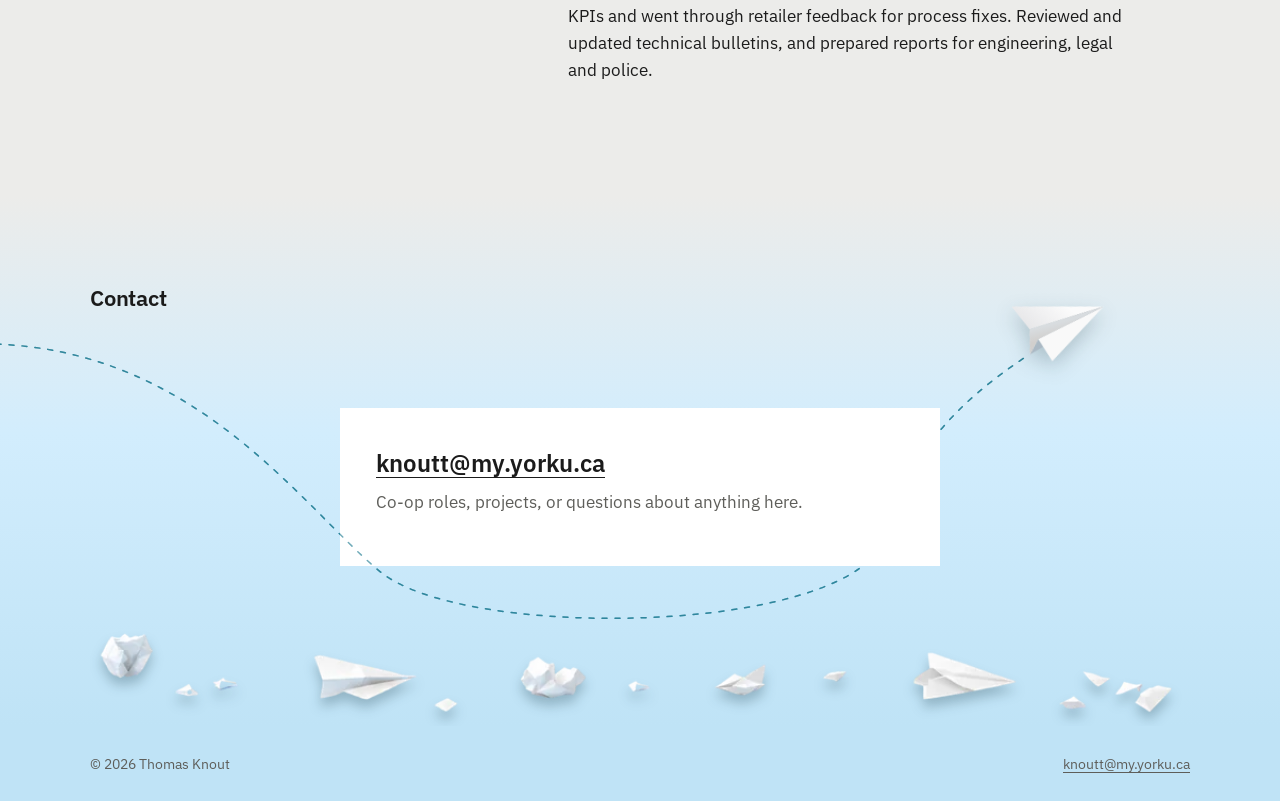
==== commit 5acae6f9: "Link the three company websites where the redesign is mentioned Co-Authored-By: Claude Opus 5.5 <nor" ====
--- a/index.html
+++ b/index.html
@@ -168,9 +168,9 @@
         </div>
       </div>
       <div class="text">
-        <p><a href="https://www.diversifiedpower.ca/" target="_blank" rel="noopener">Diversified Power</a>, <a href="https://www.ormondtools.ca/" target="_blank" rel="noopener">Ormond</a> and <a href="https://diversifiedliftingsolutions.ca/" target="_blank" rel="noopener">Diversified Lifting Solutions</a> are sister companies in hydraulic tooling and lifting. My job there is different every day, which is most of the fun.</p>
+        <p>Diversified Power, Ormond and Diversified Lifting Solutions are sister companies in hydraulic tooling and lifting. My job there is different every day, which is most of the fun.</p>
         <p>The big one was moving the company off a DOS-based system and onto Odoo. I ran it pretty much start to finish: sat down with everyone to see how they actually work, sorted out problems as they came up, tested everything, moved the data over and trained people one-on-one. Jobs used to live on paper. Now they're all online where everyone can see them, and we can finally sell online too. Before that, I got our rentals off paper and onto proper software, and ran our Canada Digital Adoption Program project.</p>
-        <p>Day to day I help keep things running. I run our inventory counts, from pulling the numbers to checking the results, and dig in when the stock values don't add up. I built a service request form for the website so customers give us the details we need up front, which means fewer mistakes, better leads and fewer phone calls. I also redid the websites for all three companies, and Ormond's brought in more rentals.</p>
+        <p>Day to day I help keep things running. I run our inventory counts, from pulling the numbers to checking the results, and dig in when the stock values don't add up. I built a service request form for the website so customers give us the details we need up front, which means fewer mistakes, better leads and fewer phone calls. I also redid the websites for all three companies (<a href="https://www.diversifiedpower.ca/" target="_blank" rel="noopener">Diversified Power</a>, <a href="https://www.ormondtools.ca/" target="_blank" rel="noopener">Ormond</a> and <a href="https://diversifiedliftingsolutions.ca/" target="_blank" rel="noopener">Diversified Lifting Solutions</a>), and Ormond's brought in more rentals.</p>
         <p>And when customers need equipment, I help them figure out what fits, price it out, and go on site visits to show them the ordering and service portals we build.</p>
       </div>
     </div>
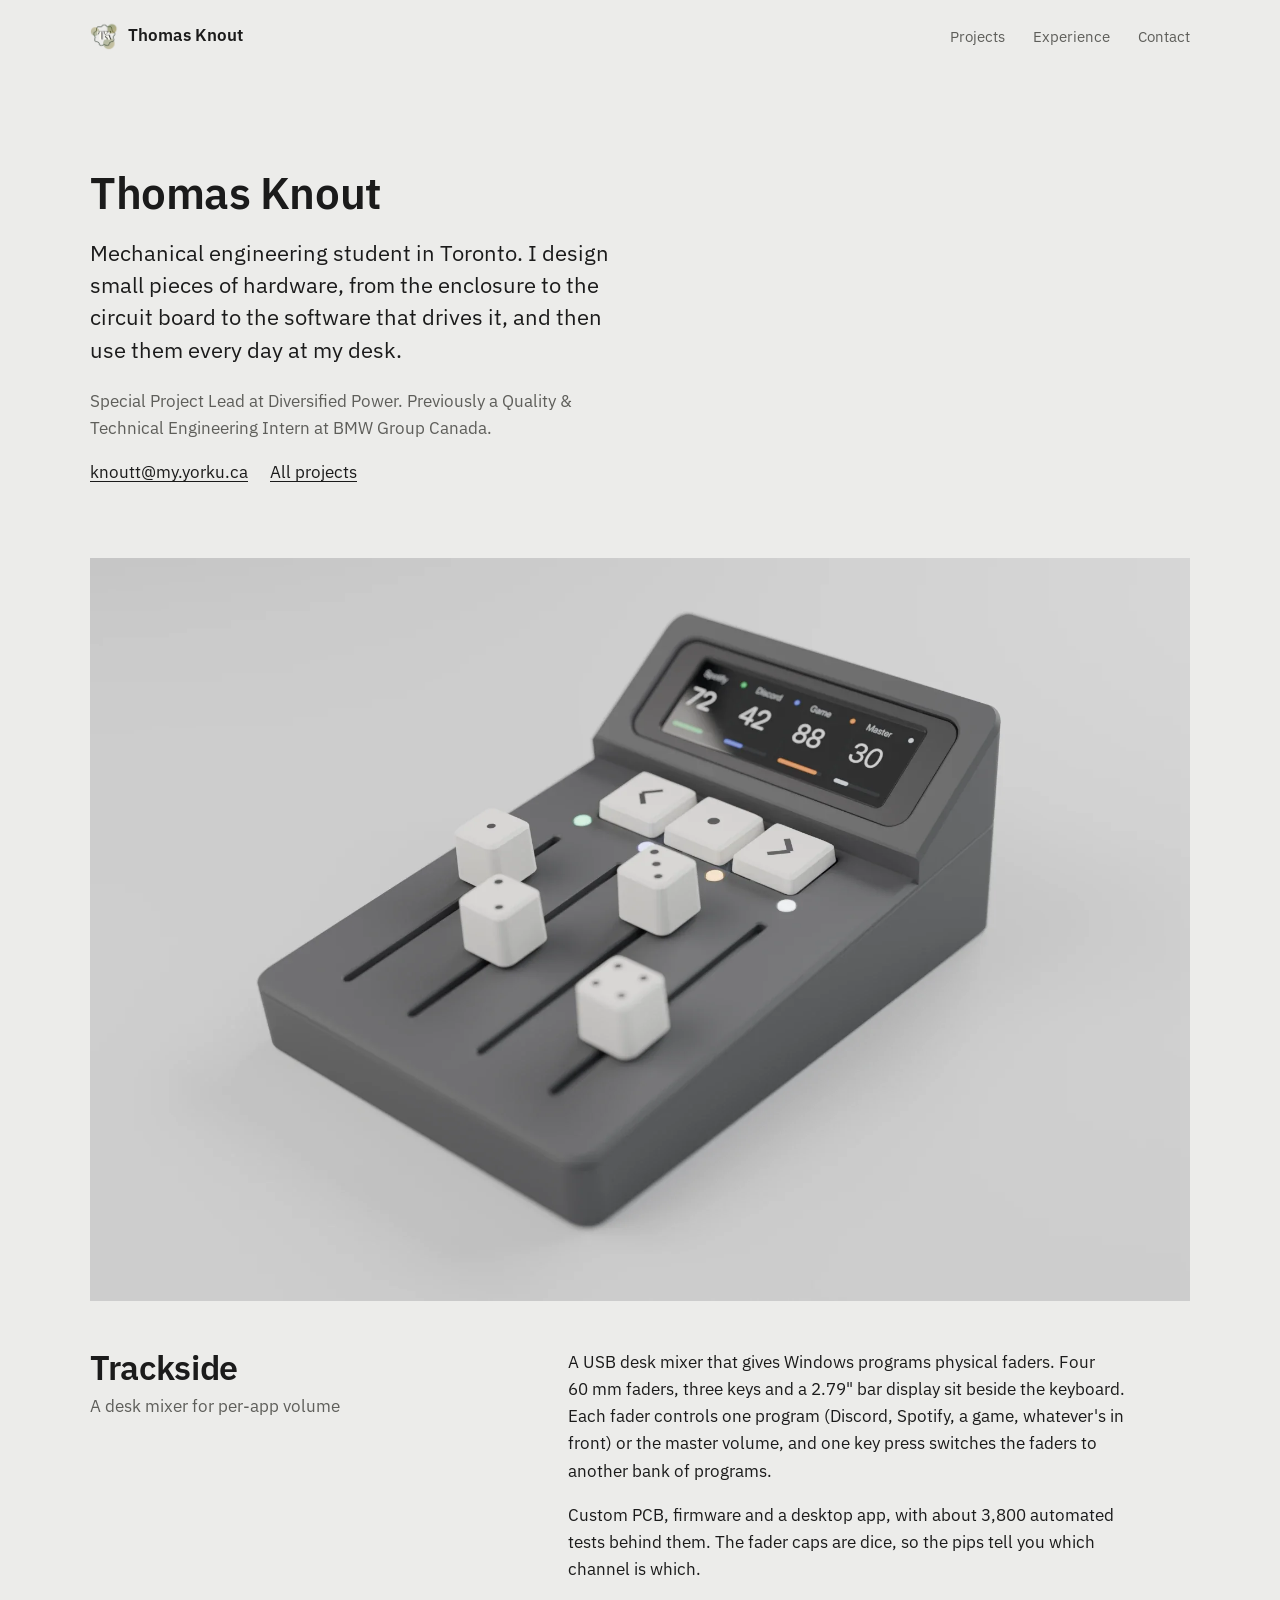
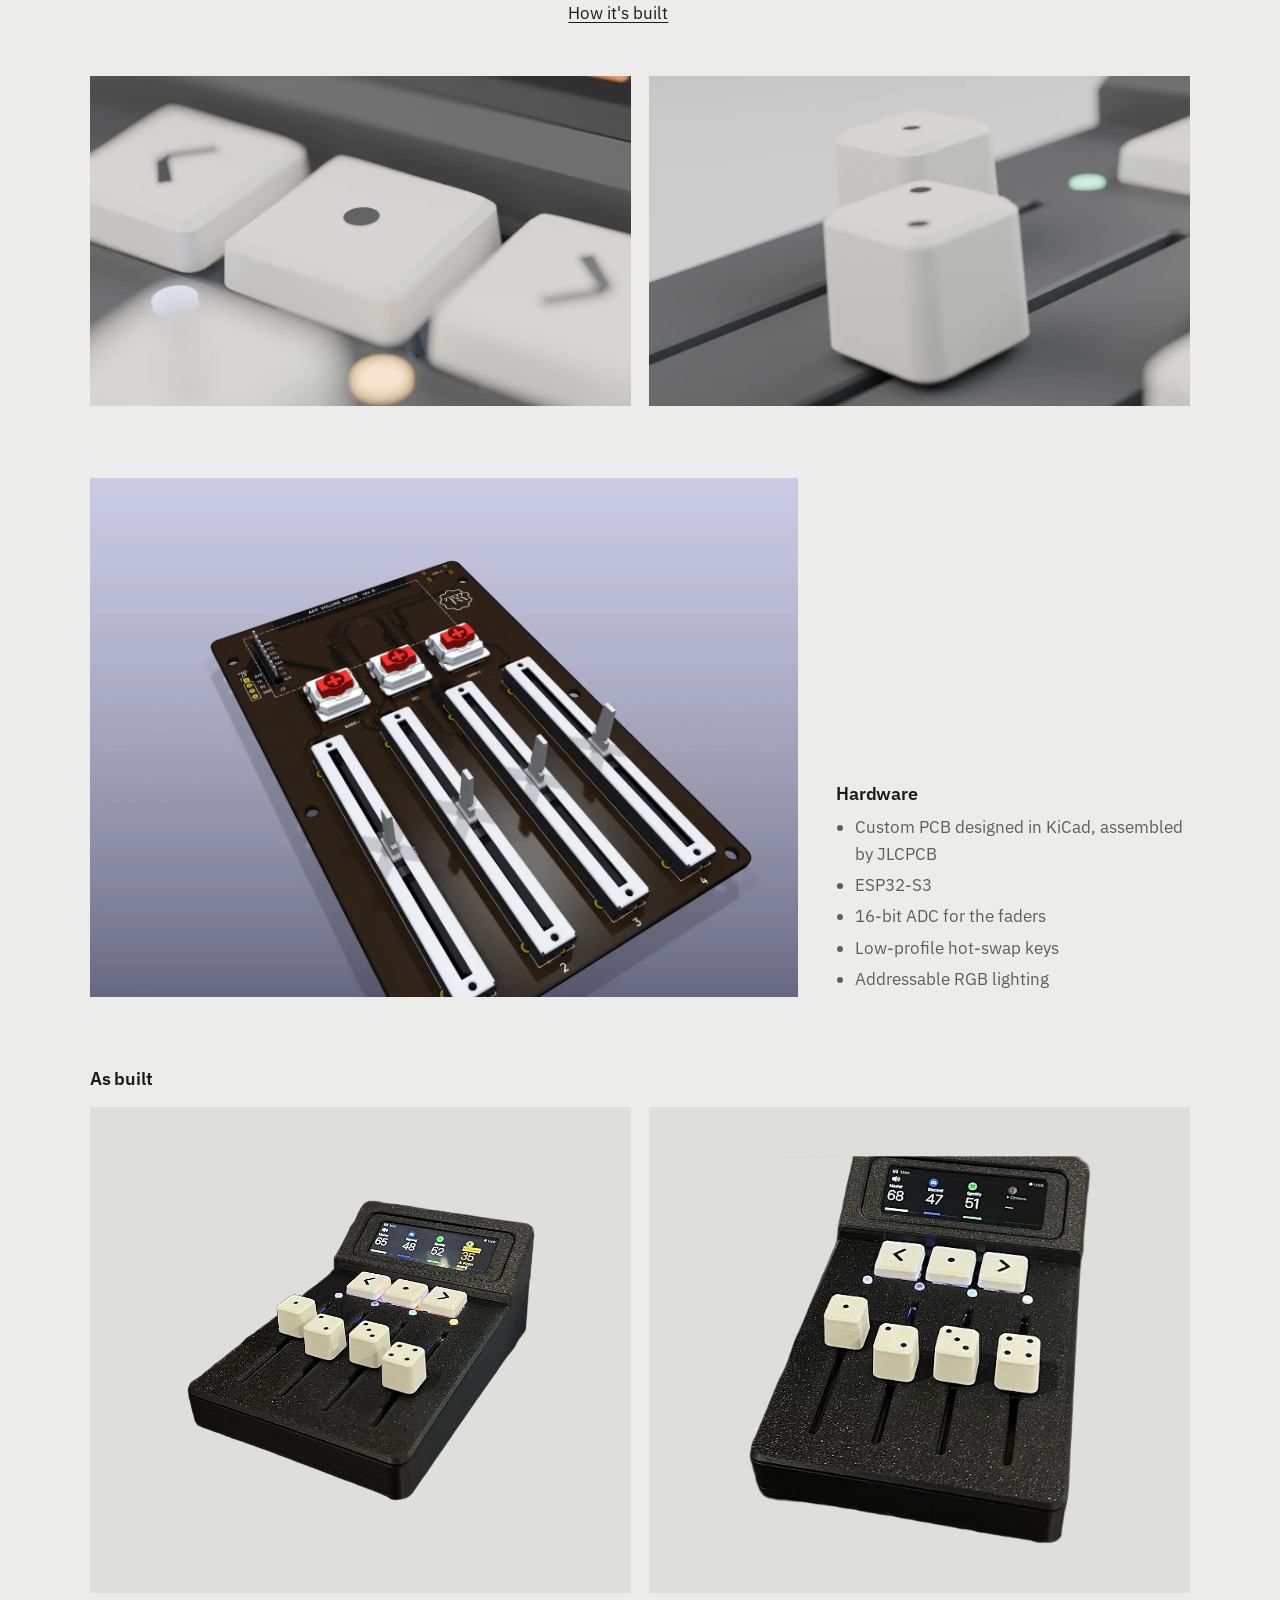
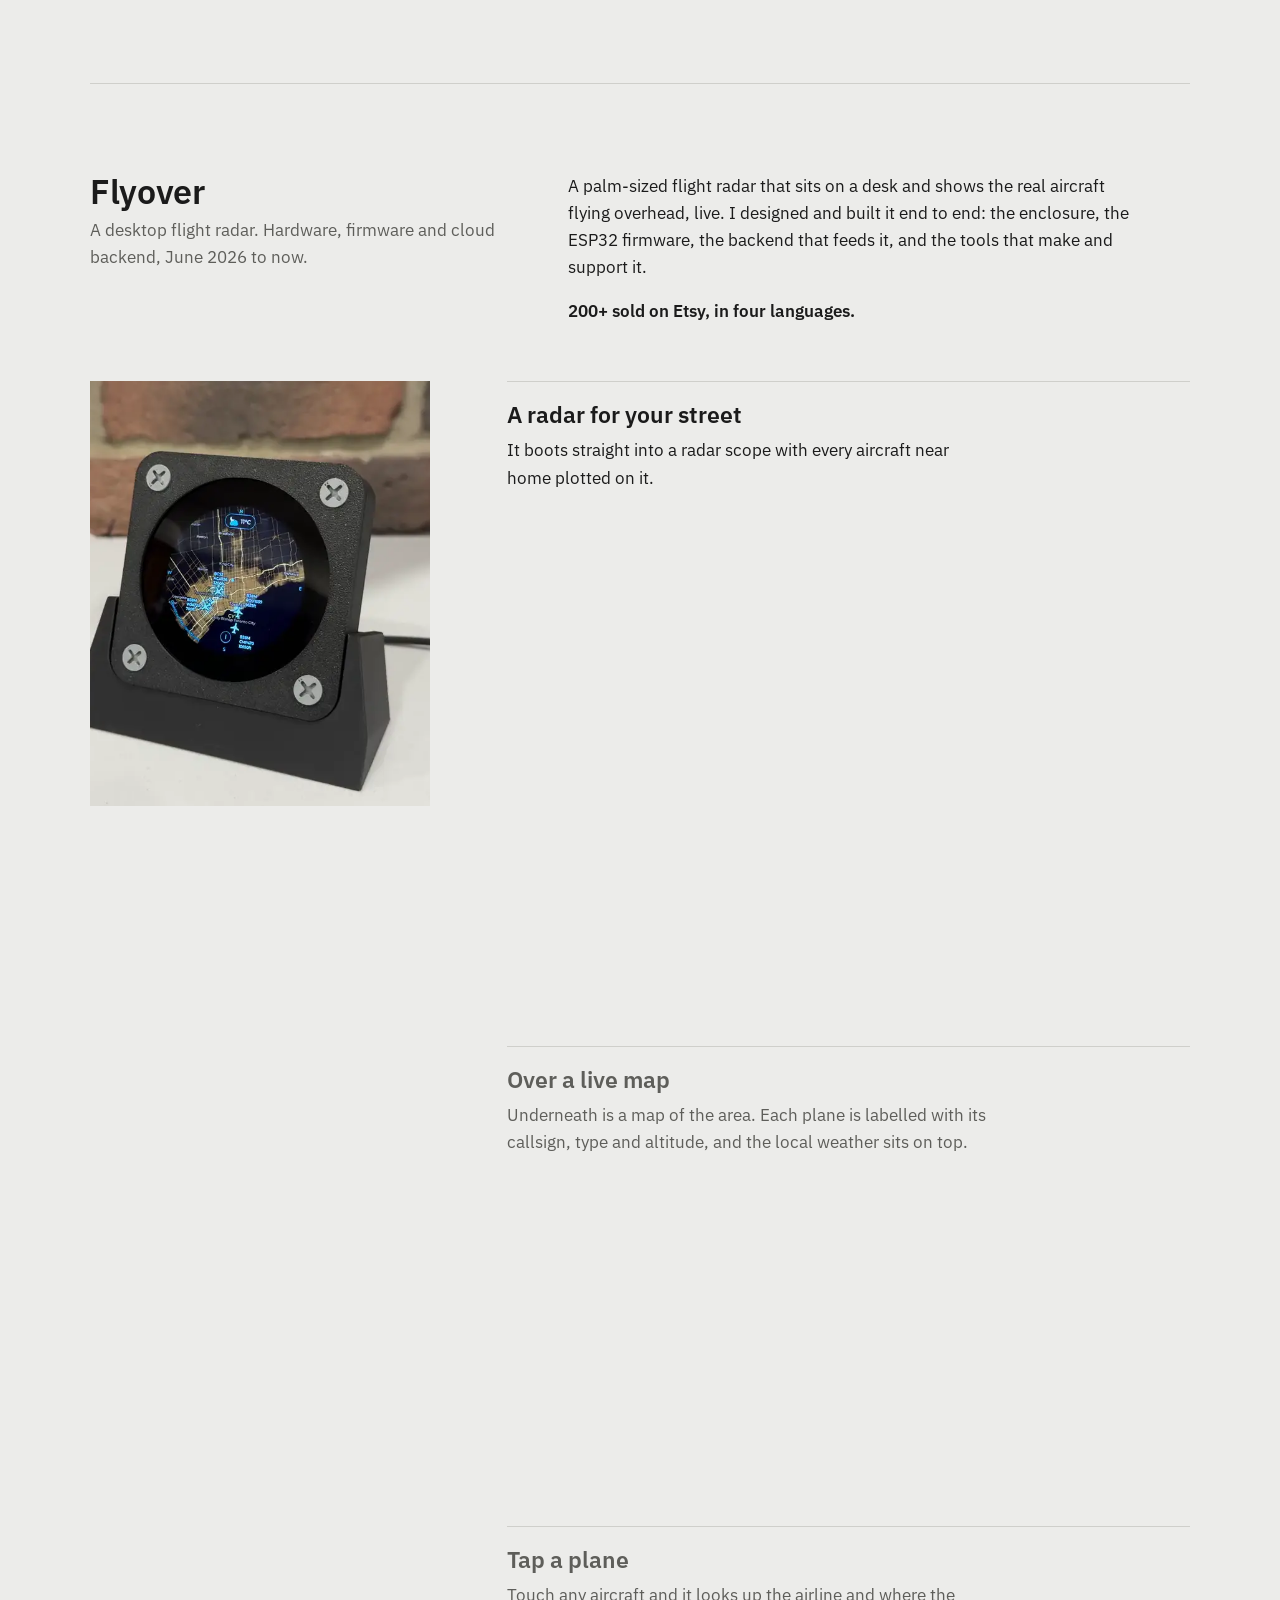
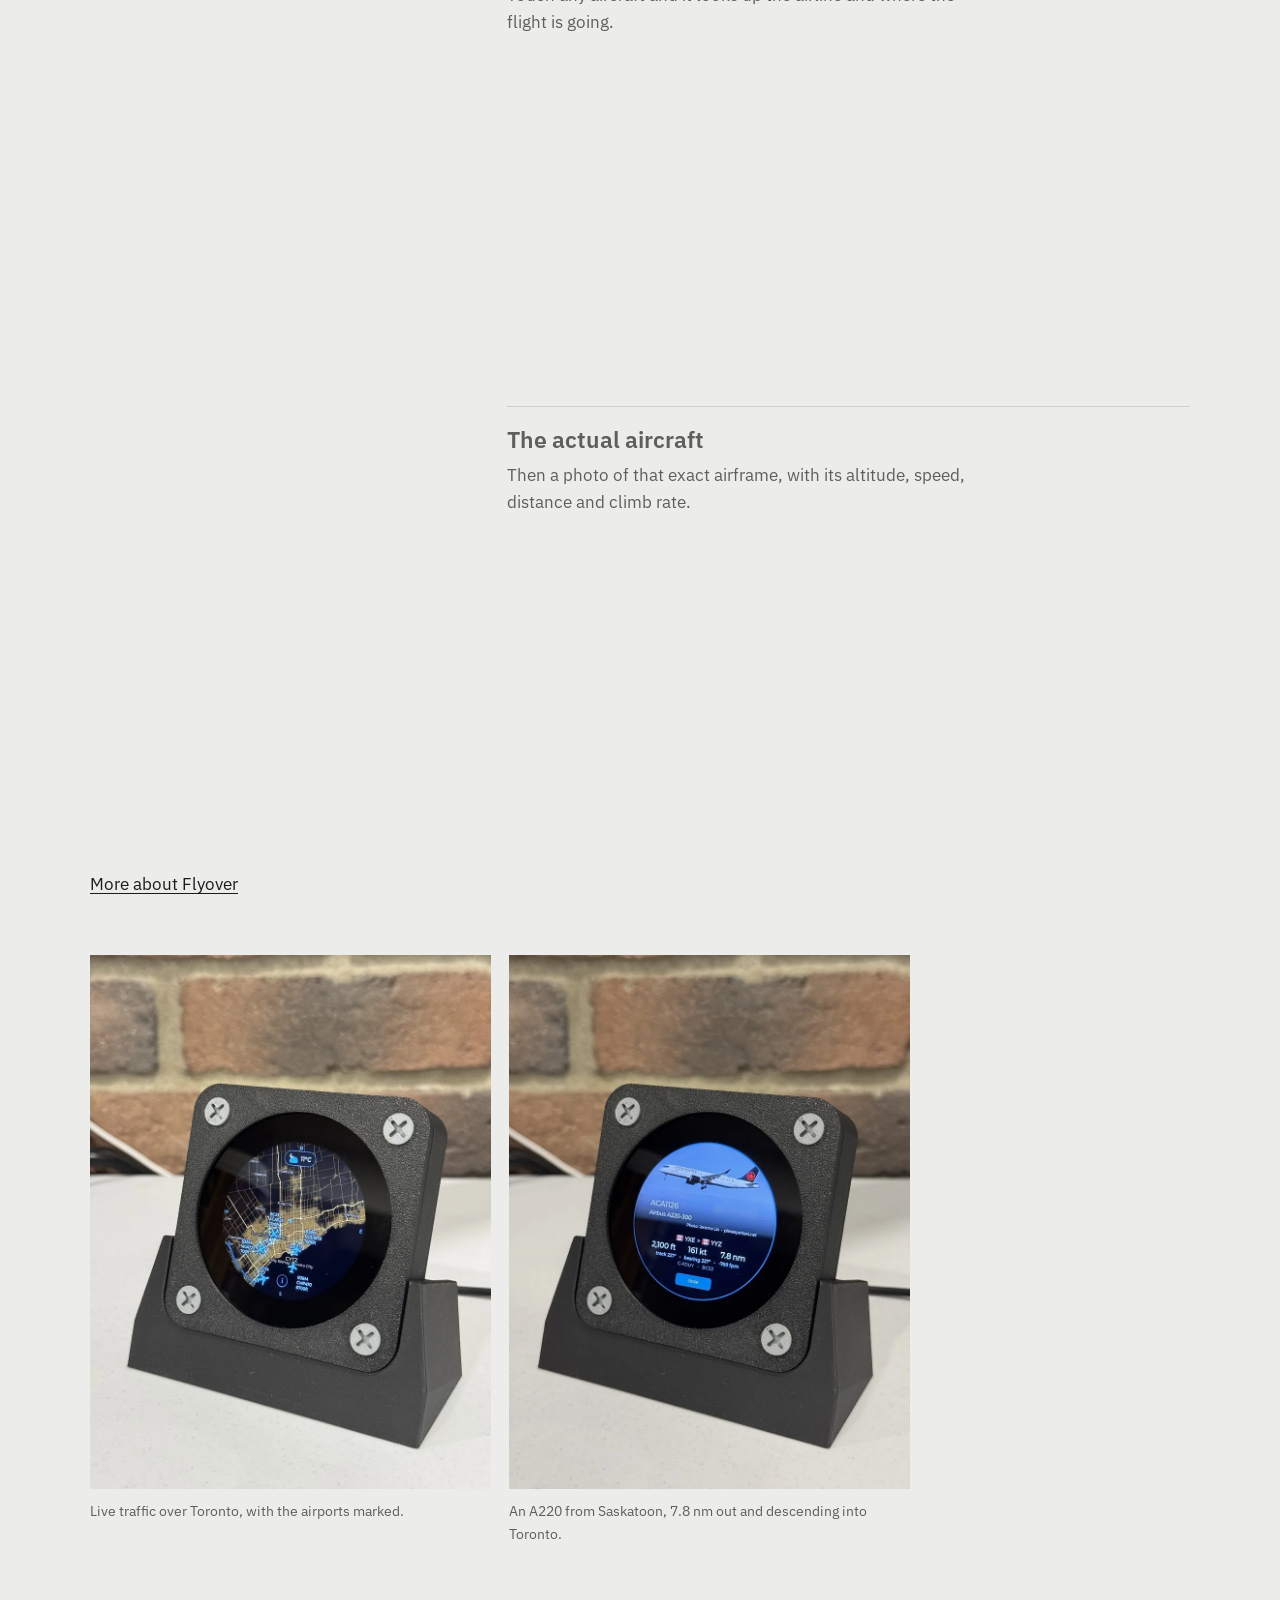
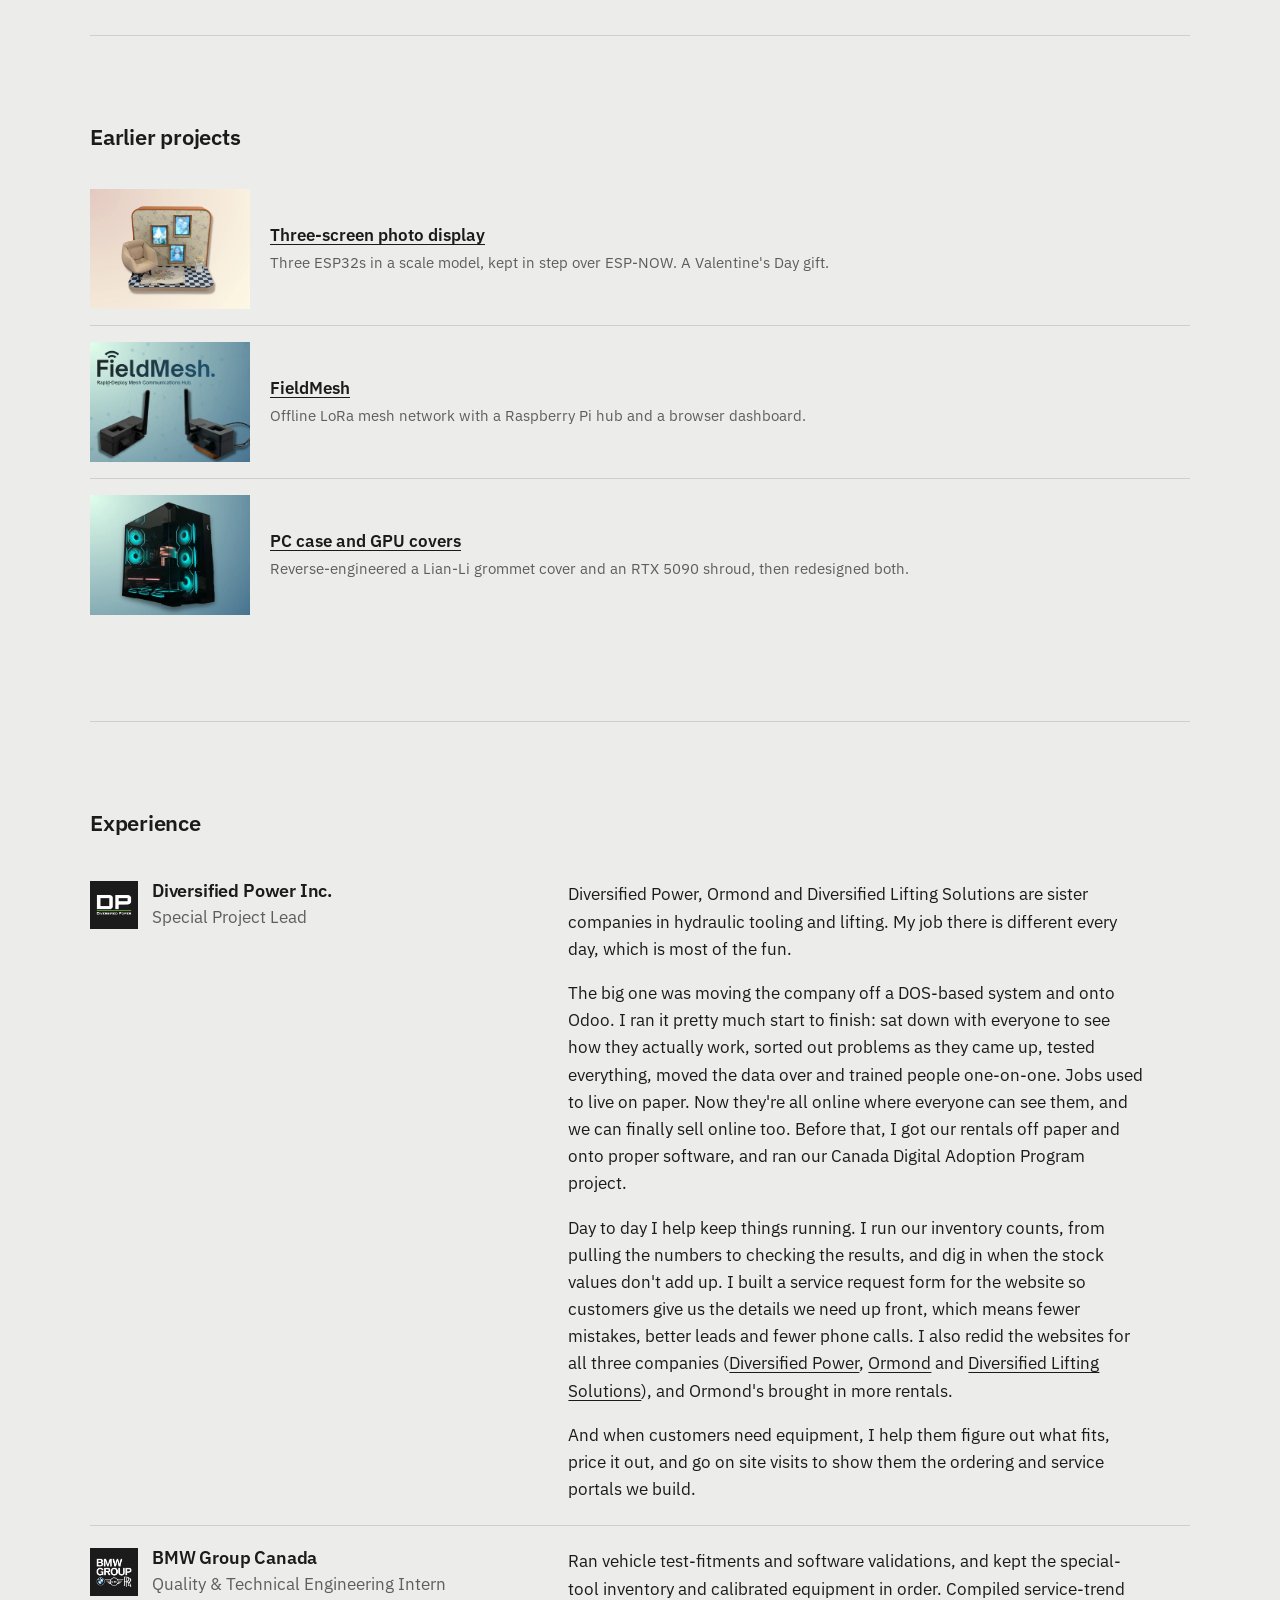
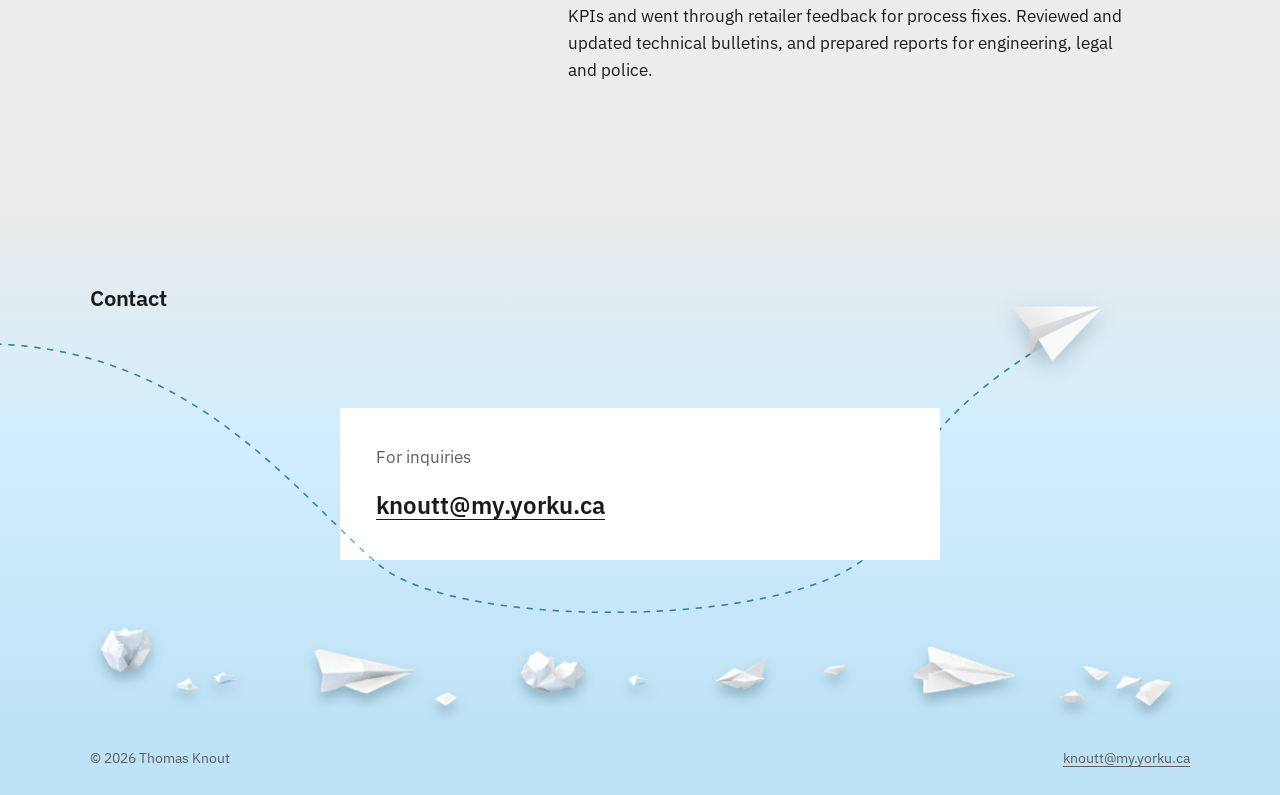
==== commit 6d656a39: "Make the contact wording a simple inquiries line Co-Authored-By: Claude Opus 5.5 <noreply@anthropic." ====
--- a/index.html
+++ b/index.html
@@ -197,8 +197,8 @@
           <path class="flight-path"/>
         </svg>
         <div class="contact-flight-card">
-          <p class="big"><a href="mailto:knoutt@my.yorku.ca">knoutt@my.yorku.ca</a></p>
-          <p class="muted">Co-op roles, projects, or questions about anything here.</p>
+          <p class="muted">For inquiries</p>
+          <p class="big" style="margin-bottom:0"><a href="mailto:knoutt@my.yorku.ca">knoutt@my.yorku.ca</a></p>
                   </div>
         <svg class="flight-trail flight-trail-front" aria-hidden="true">
           <defs>
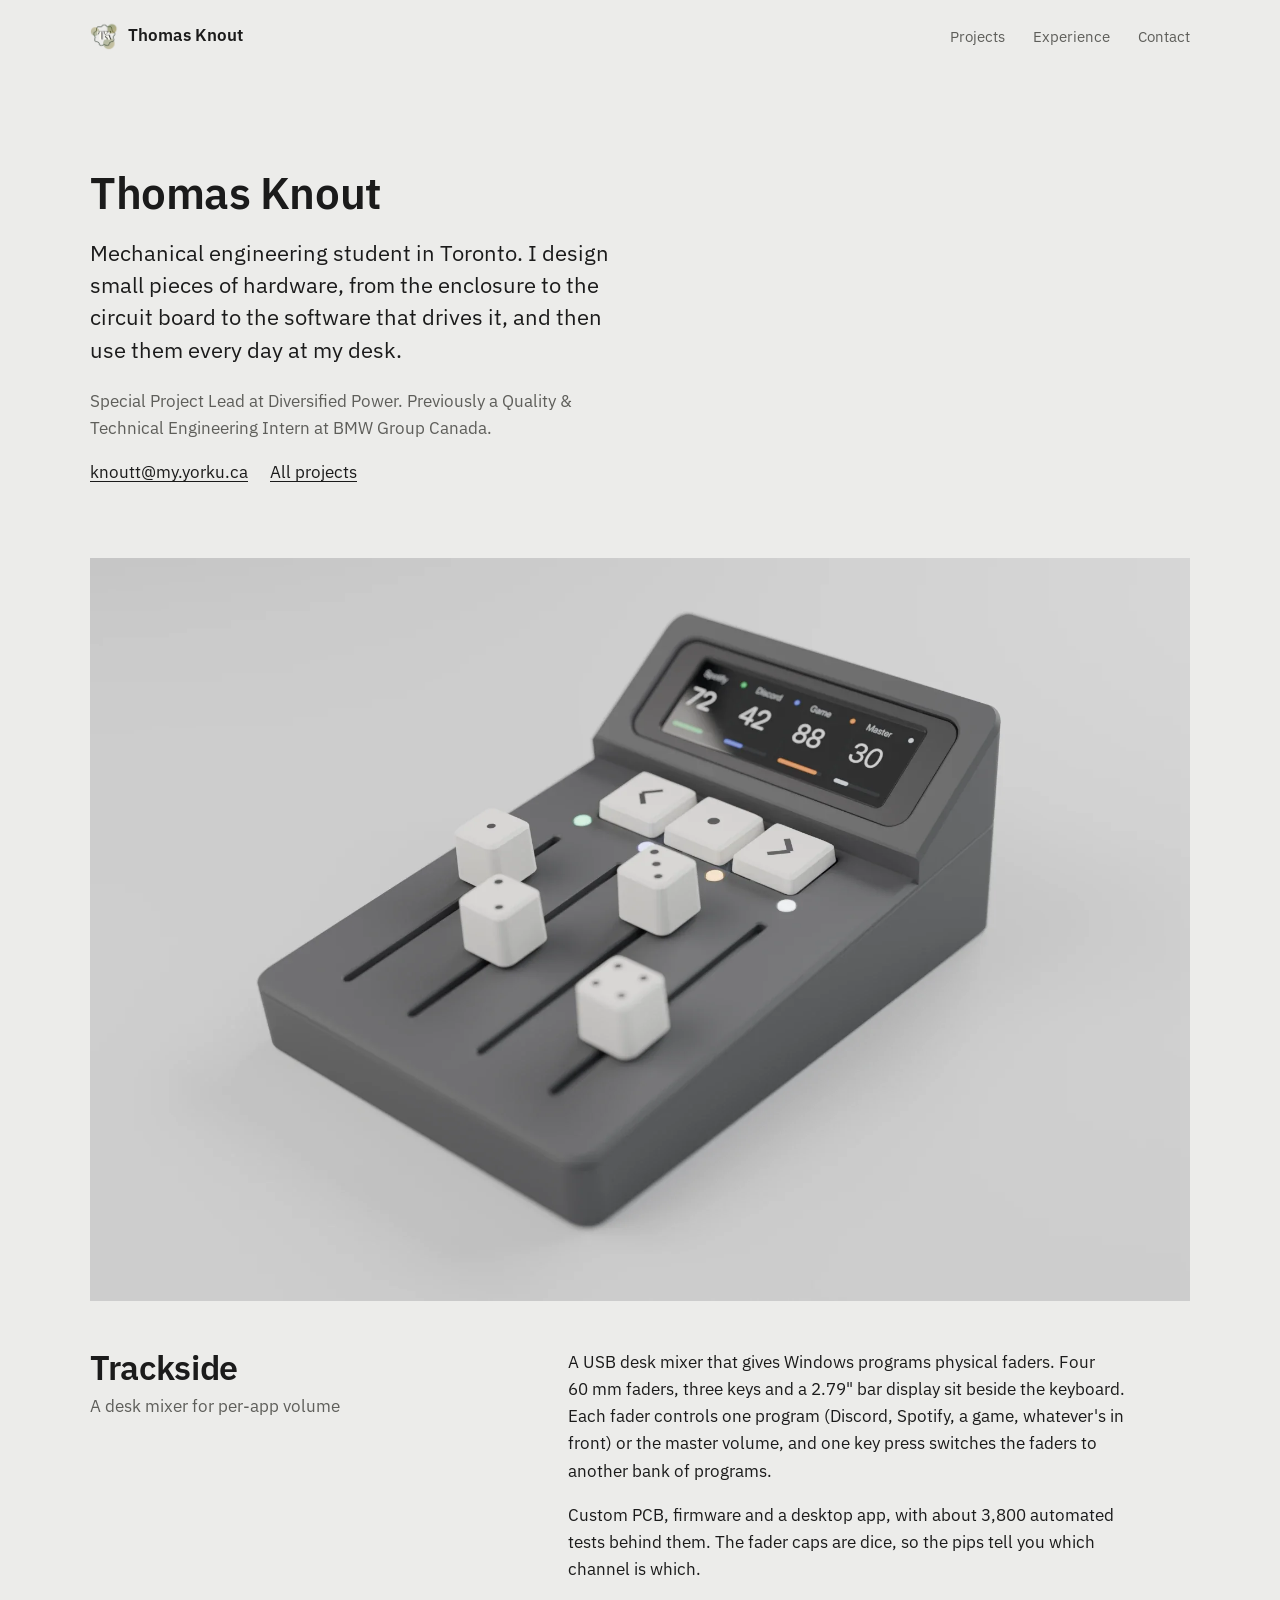
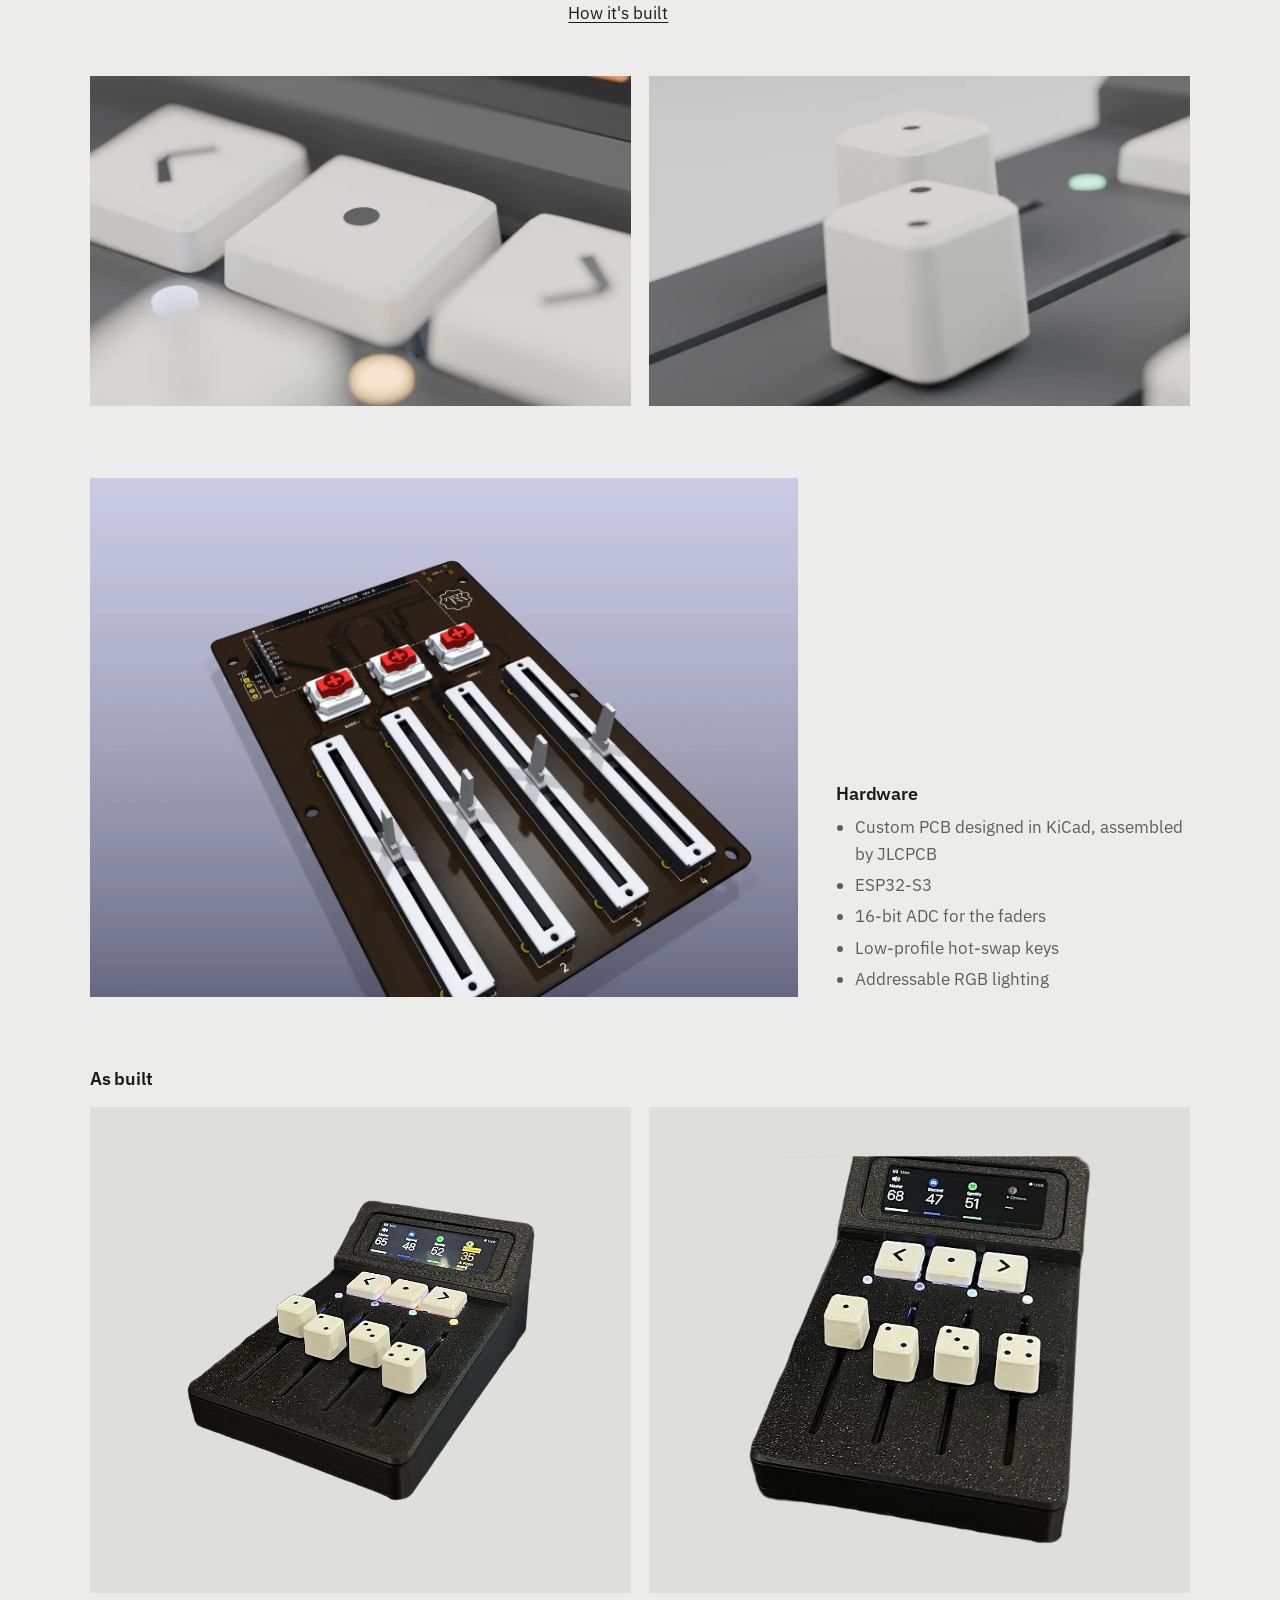
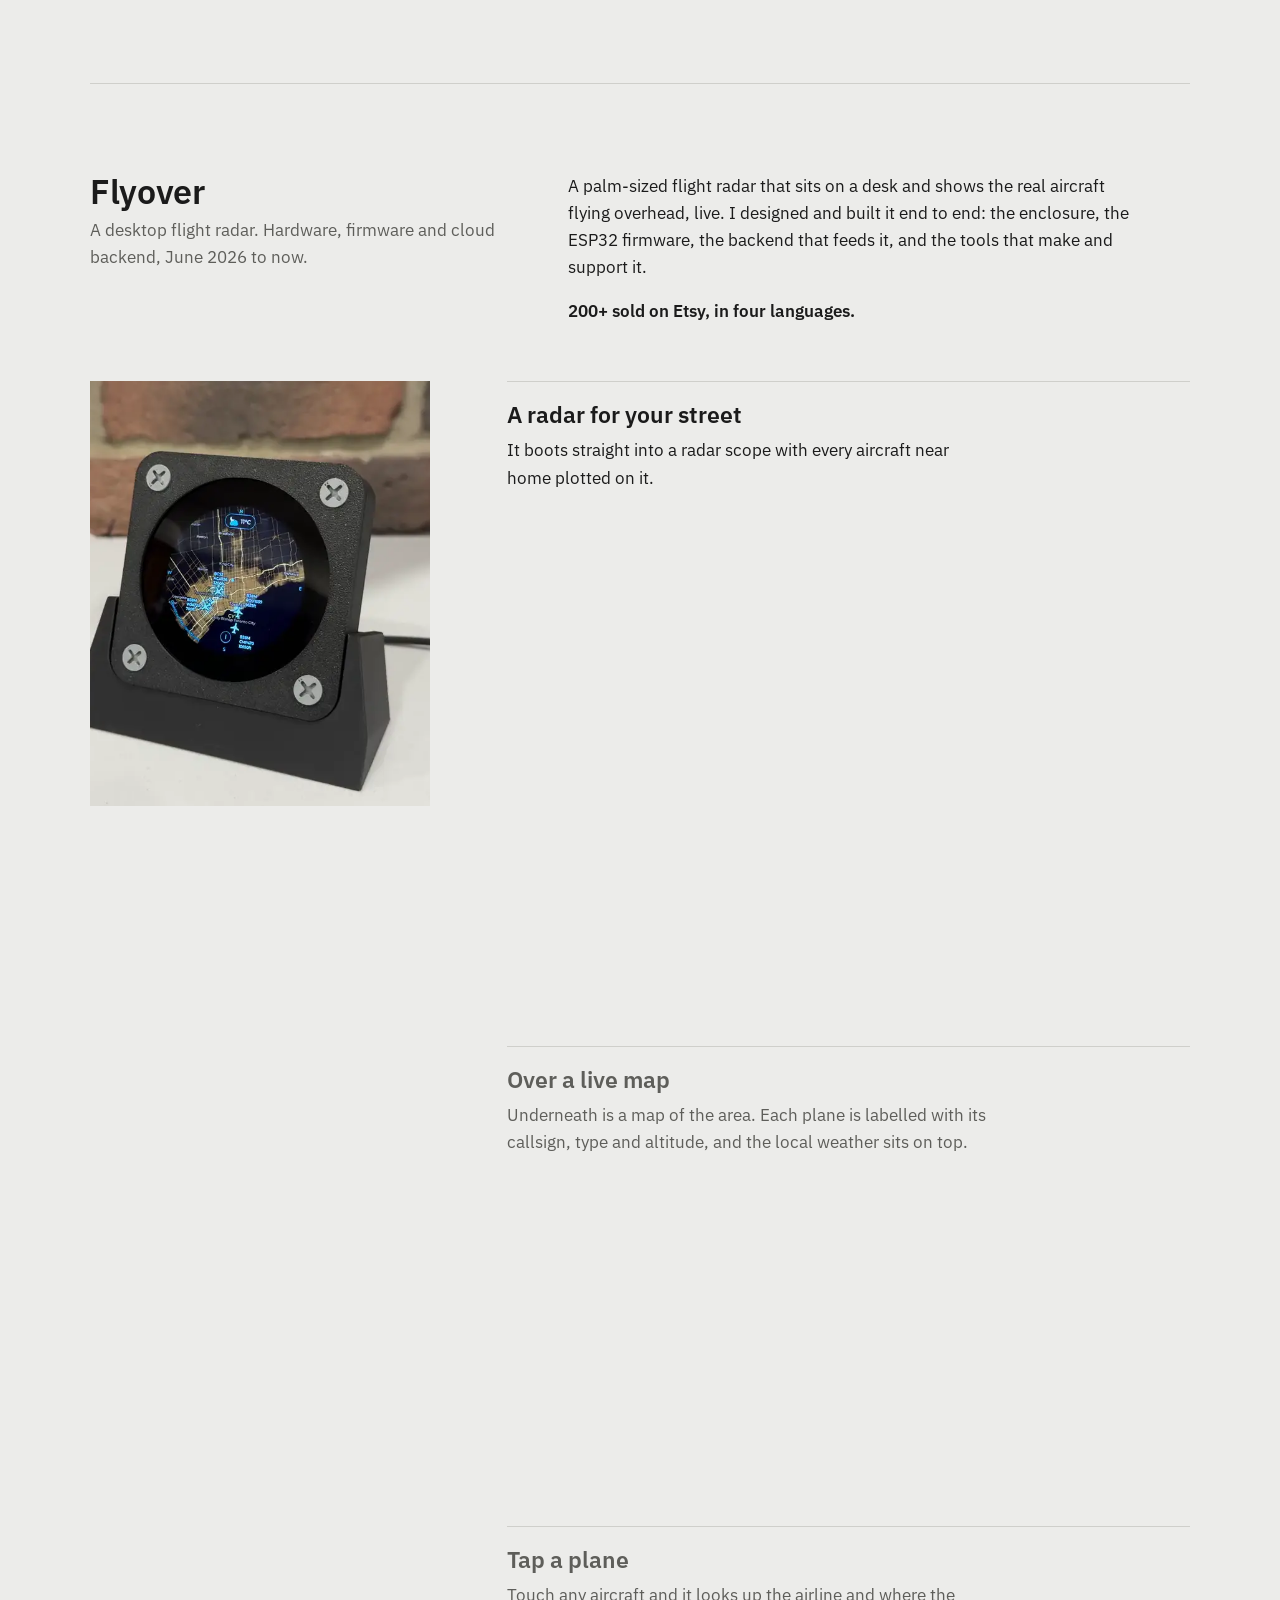
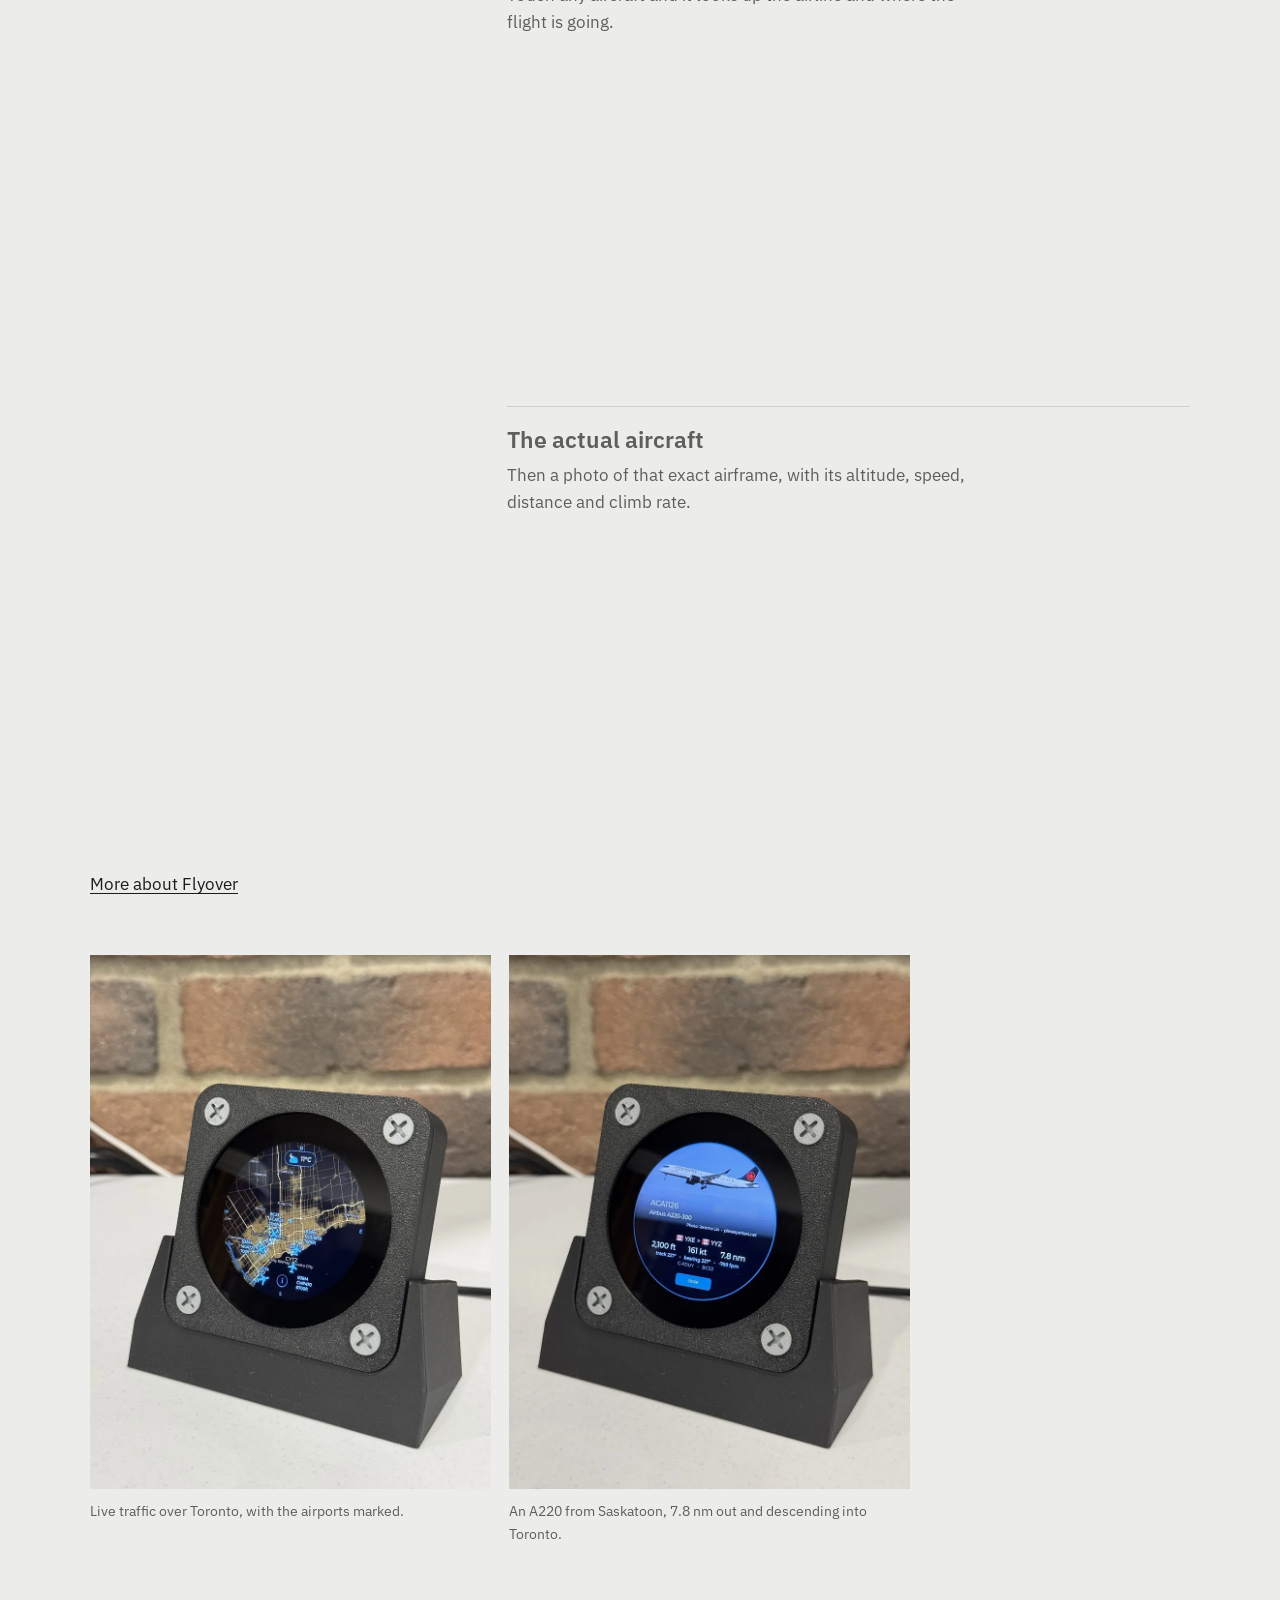
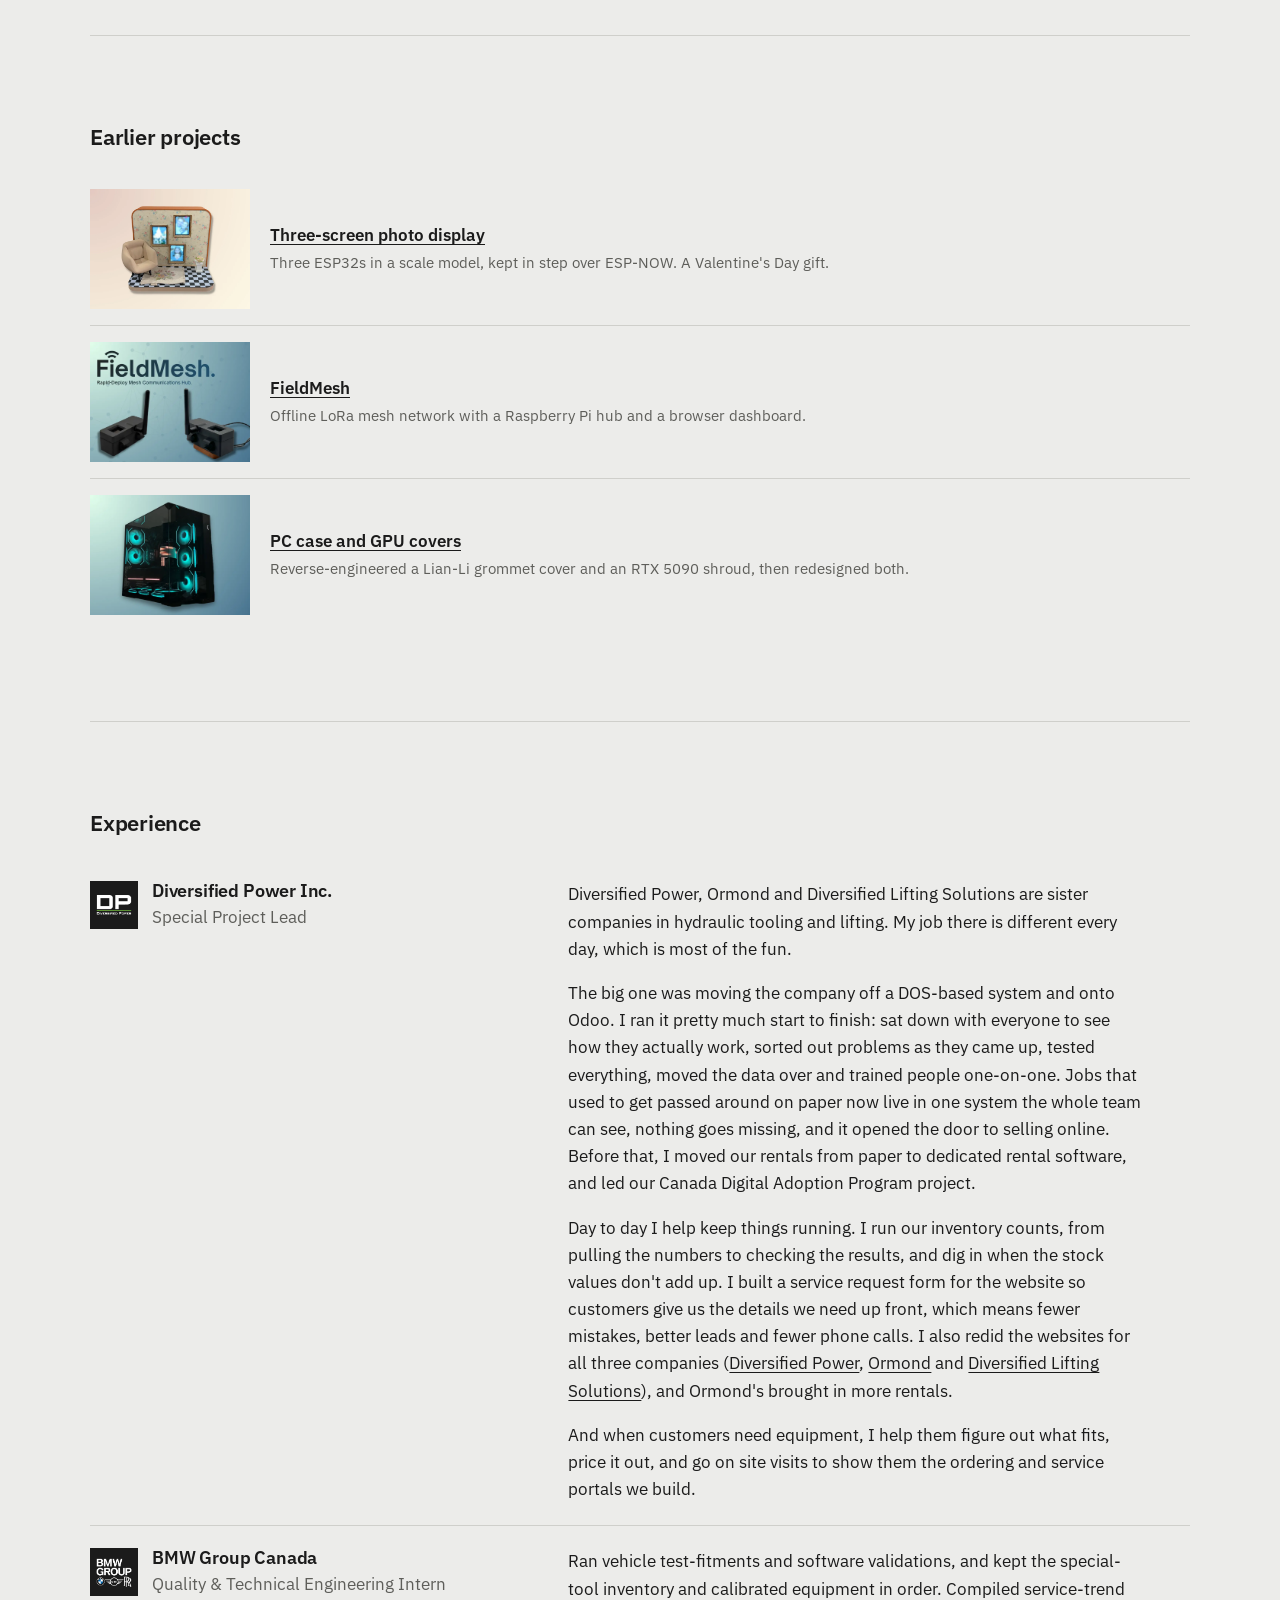
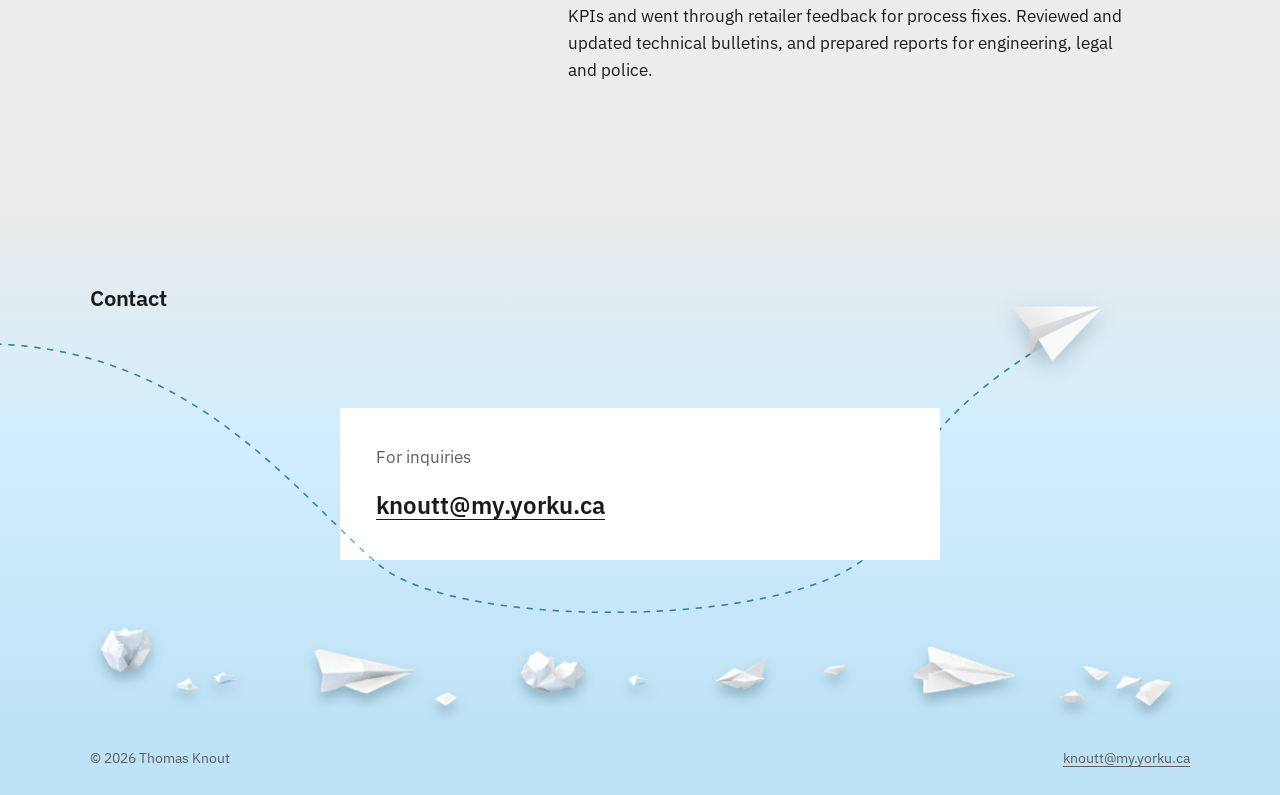
==== commit 696c12c9: "Tighten the Odoo results sentence in the experience entry Co-Authored-By: Claude Opus 5.5 <noreply@a" ====
--- a/index.html
+++ b/index.html
@@ -169,7 +169,7 @@
       </div>
       <div class="text">
         <p>Diversified Power, Ormond and Diversified Lifting Solutions are sister companies in hydraulic tooling and lifting. My job there is different every day, which is most of the fun.</p>
-        <p>The big one was moving the company off a DOS-based system and onto Odoo. I ran it pretty much start to finish: sat down with everyone to see how they actually work, sorted out problems as they came up, tested everything, moved the data over and trained people one-on-one. Jobs used to live on paper. Now they're all online where everyone can see them, and we can finally sell online too. Before that, I got our rentals off paper and onto proper software, and ran our Canada Digital Adoption Program project.</p>
+        <p>The big one was moving the company off a DOS-based system and onto Odoo. I ran it pretty much start to finish: sat down with everyone to see how they actually work, sorted out problems as they came up, tested everything, moved the data over and trained people one-on-one. Jobs that used to get passed around on paper now live in one system the whole team can see, nothing goes missing, and it opened the door to selling online. Before that, I moved our rentals from paper to dedicated rental software, and led our Canada Digital Adoption Program project.</p>
         <p>Day to day I help keep things running. I run our inventory counts, from pulling the numbers to checking the results, and dig in when the stock values don't add up. I built a service request form for the website so customers give us the details we need up front, which means fewer mistakes, better leads and fewer phone calls. I also redid the websites for all three companies (<a href="https://www.diversifiedpower.ca/" target="_blank" rel="noopener">Diversified Power</a>, <a href="https://www.ormondtools.ca/" target="_blank" rel="noopener">Ormond</a> and <a href="https://diversifiedliftingsolutions.ca/" target="_blank" rel="noopener">Diversified Lifting Solutions</a>), and Ormond's brought in more rentals.</p>
         <p>And when customers need equipment, I help them figure out what fits, price it out, and go on site visits to show them the ordering and service portals we build.</p>
       </div>
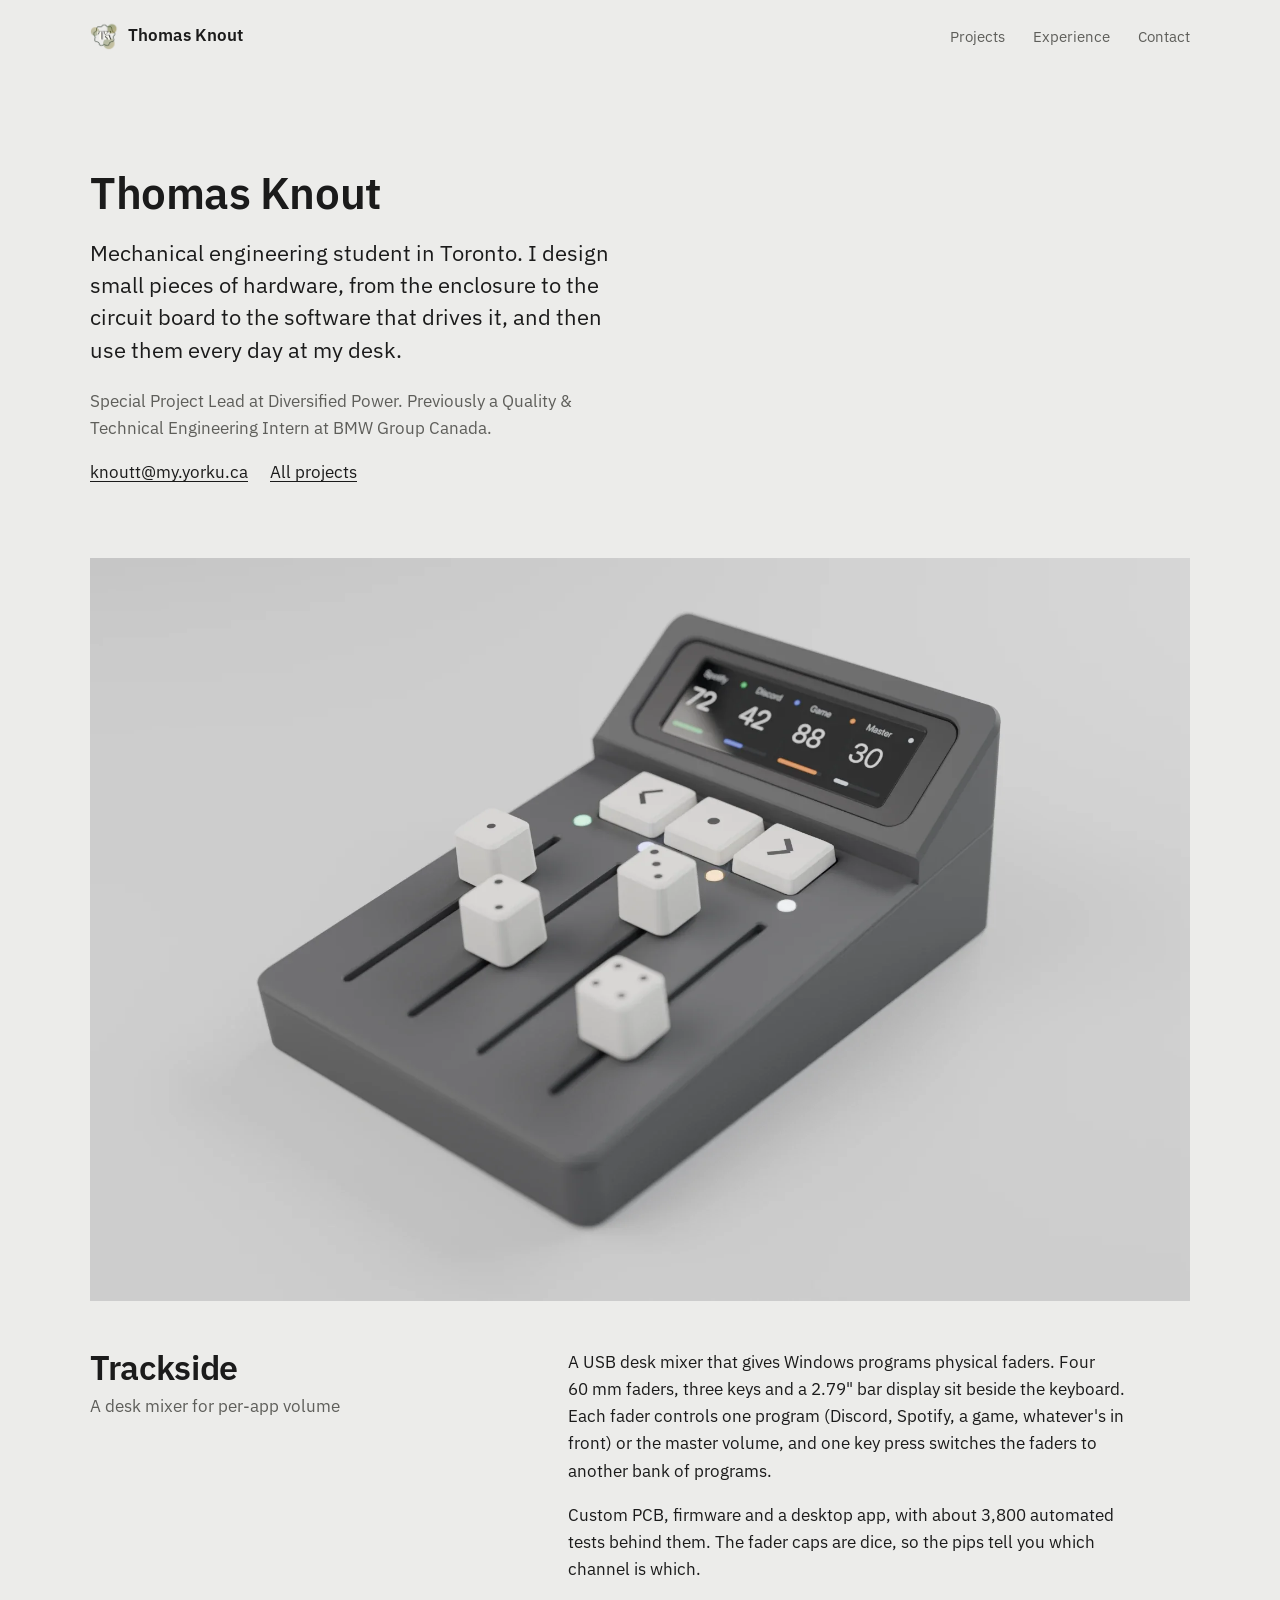
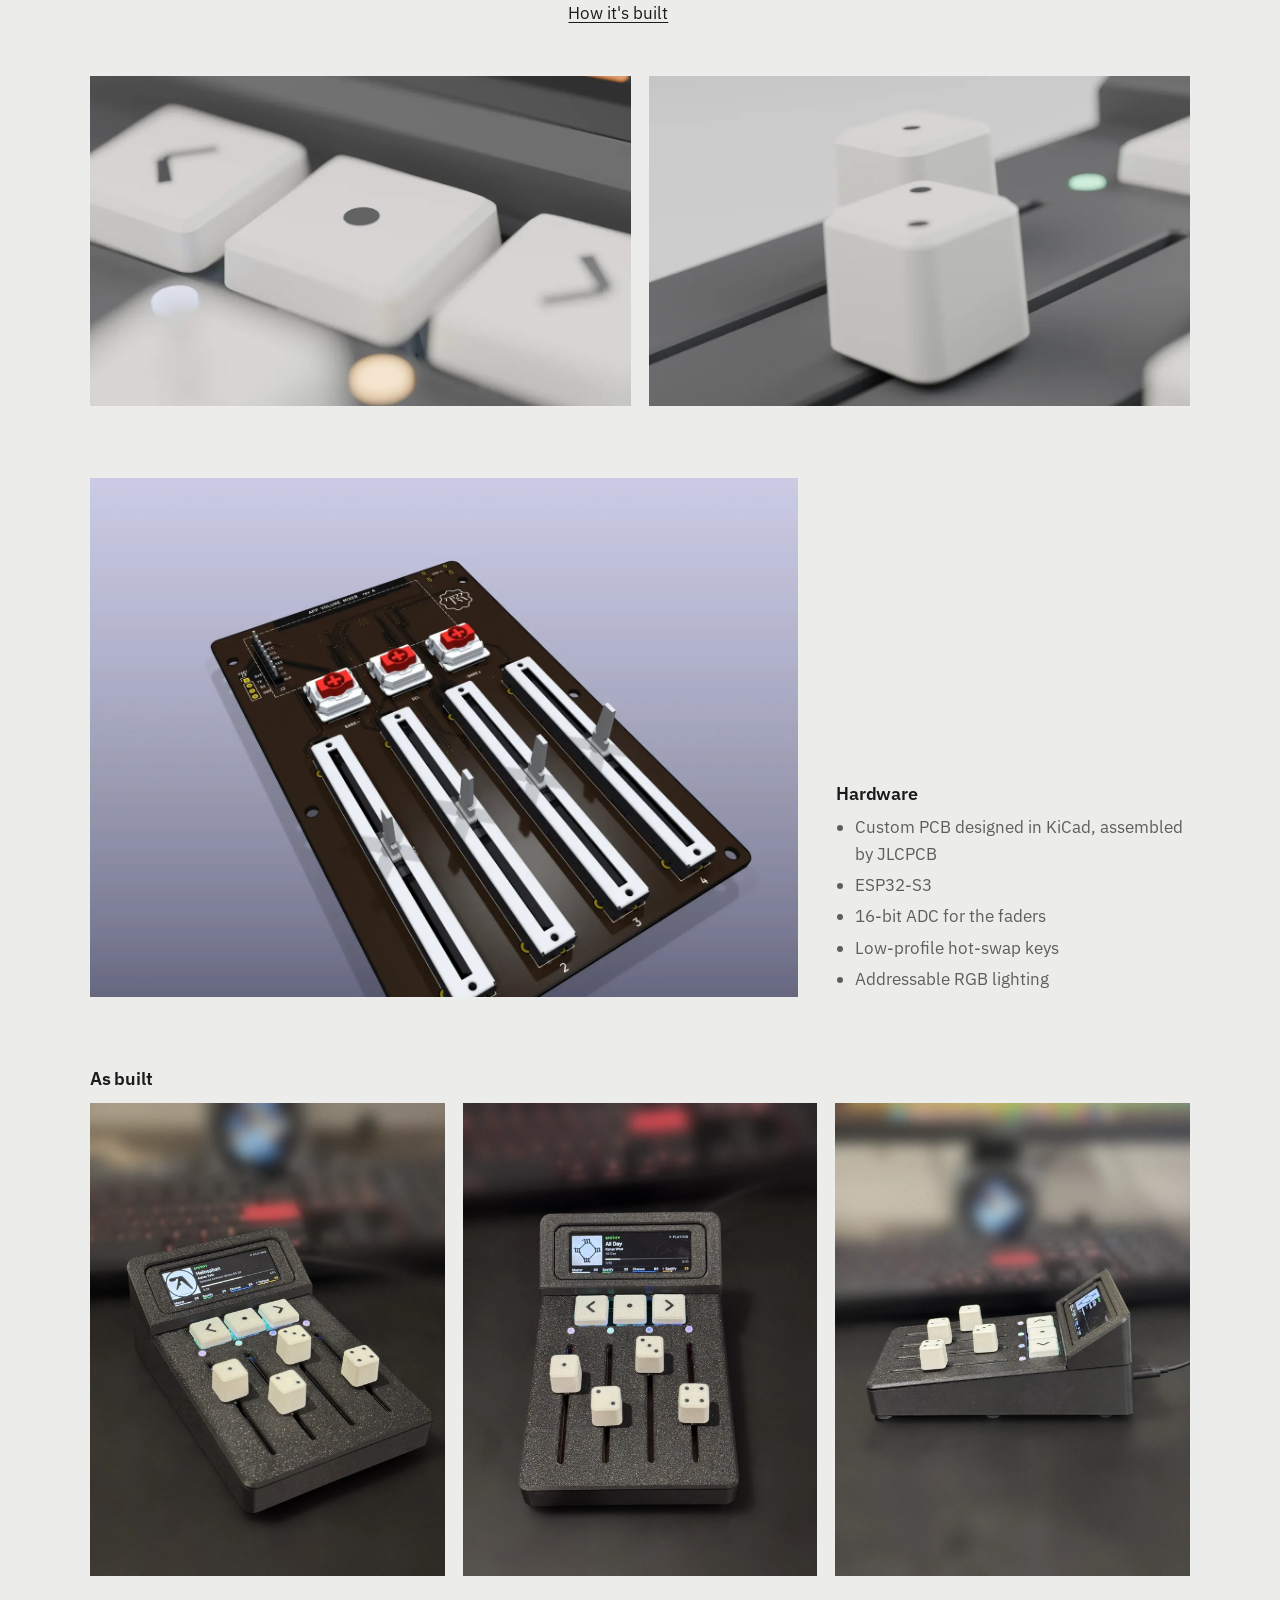
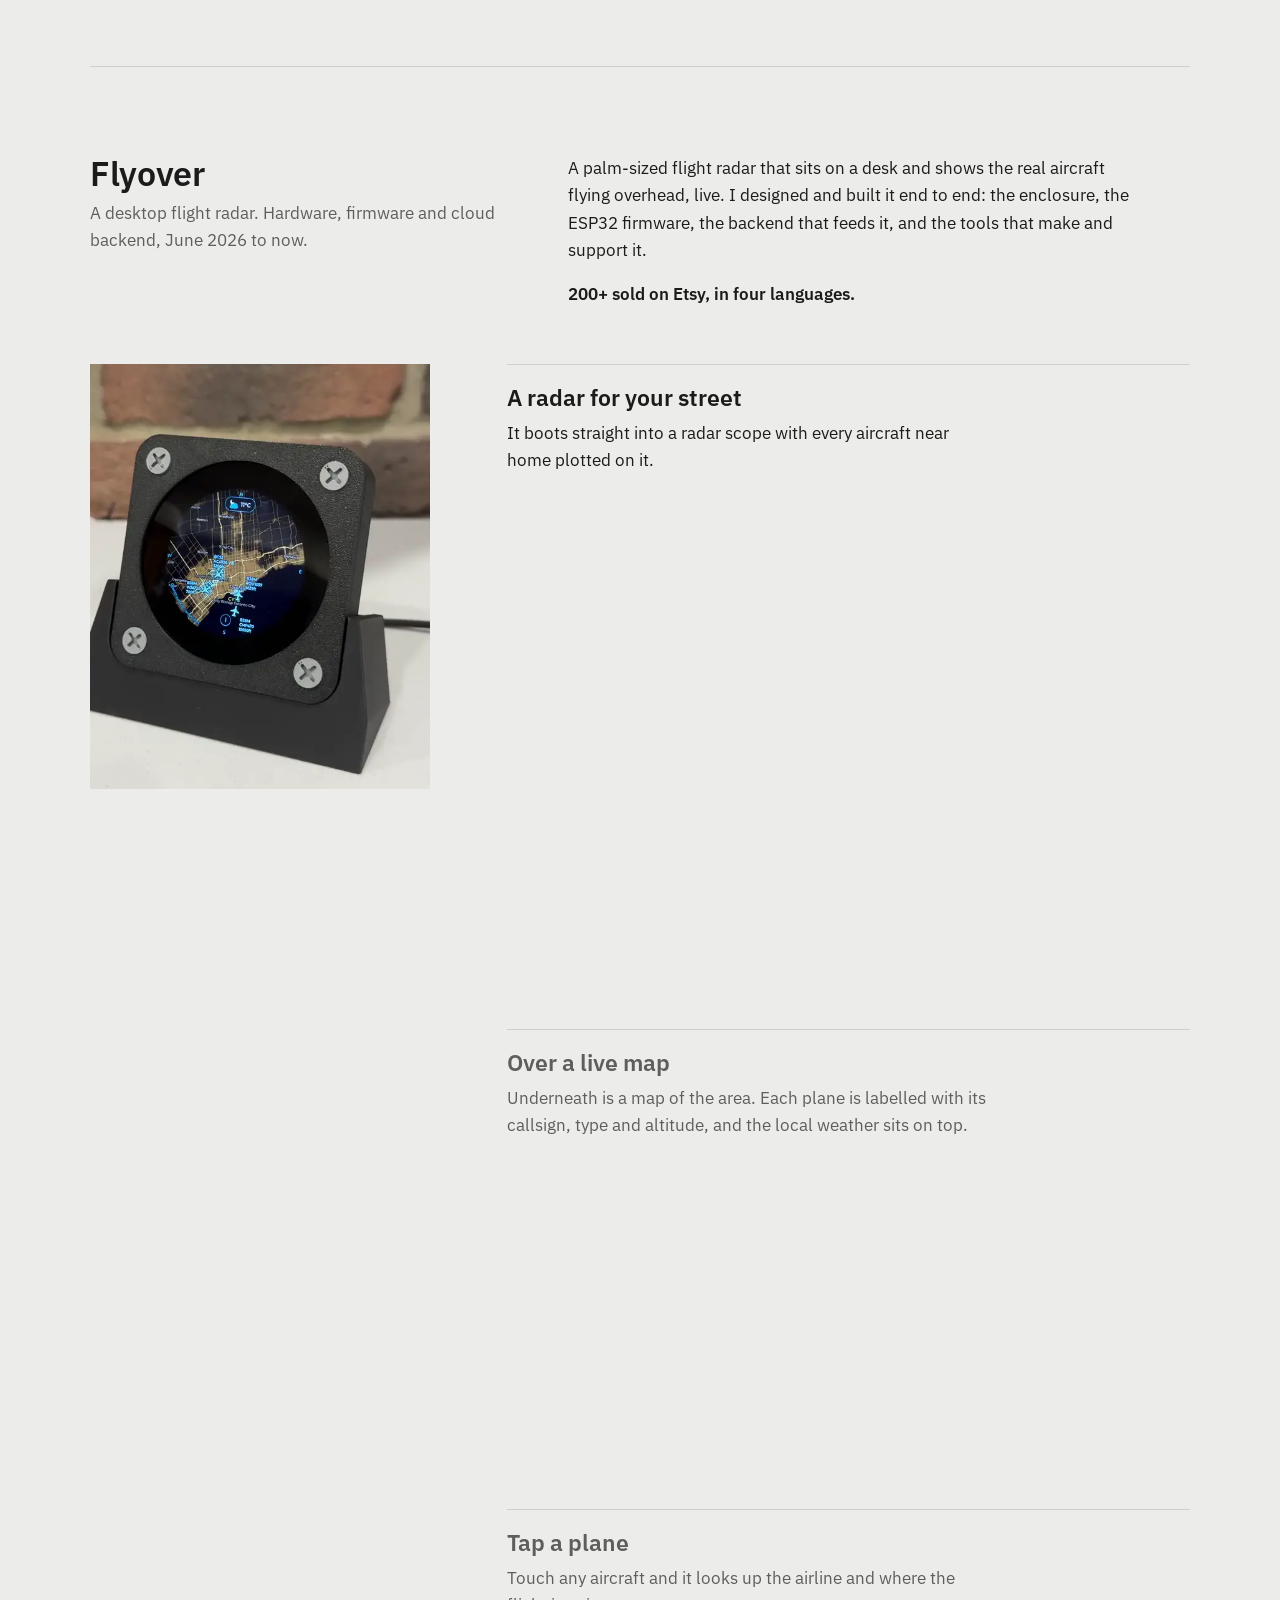
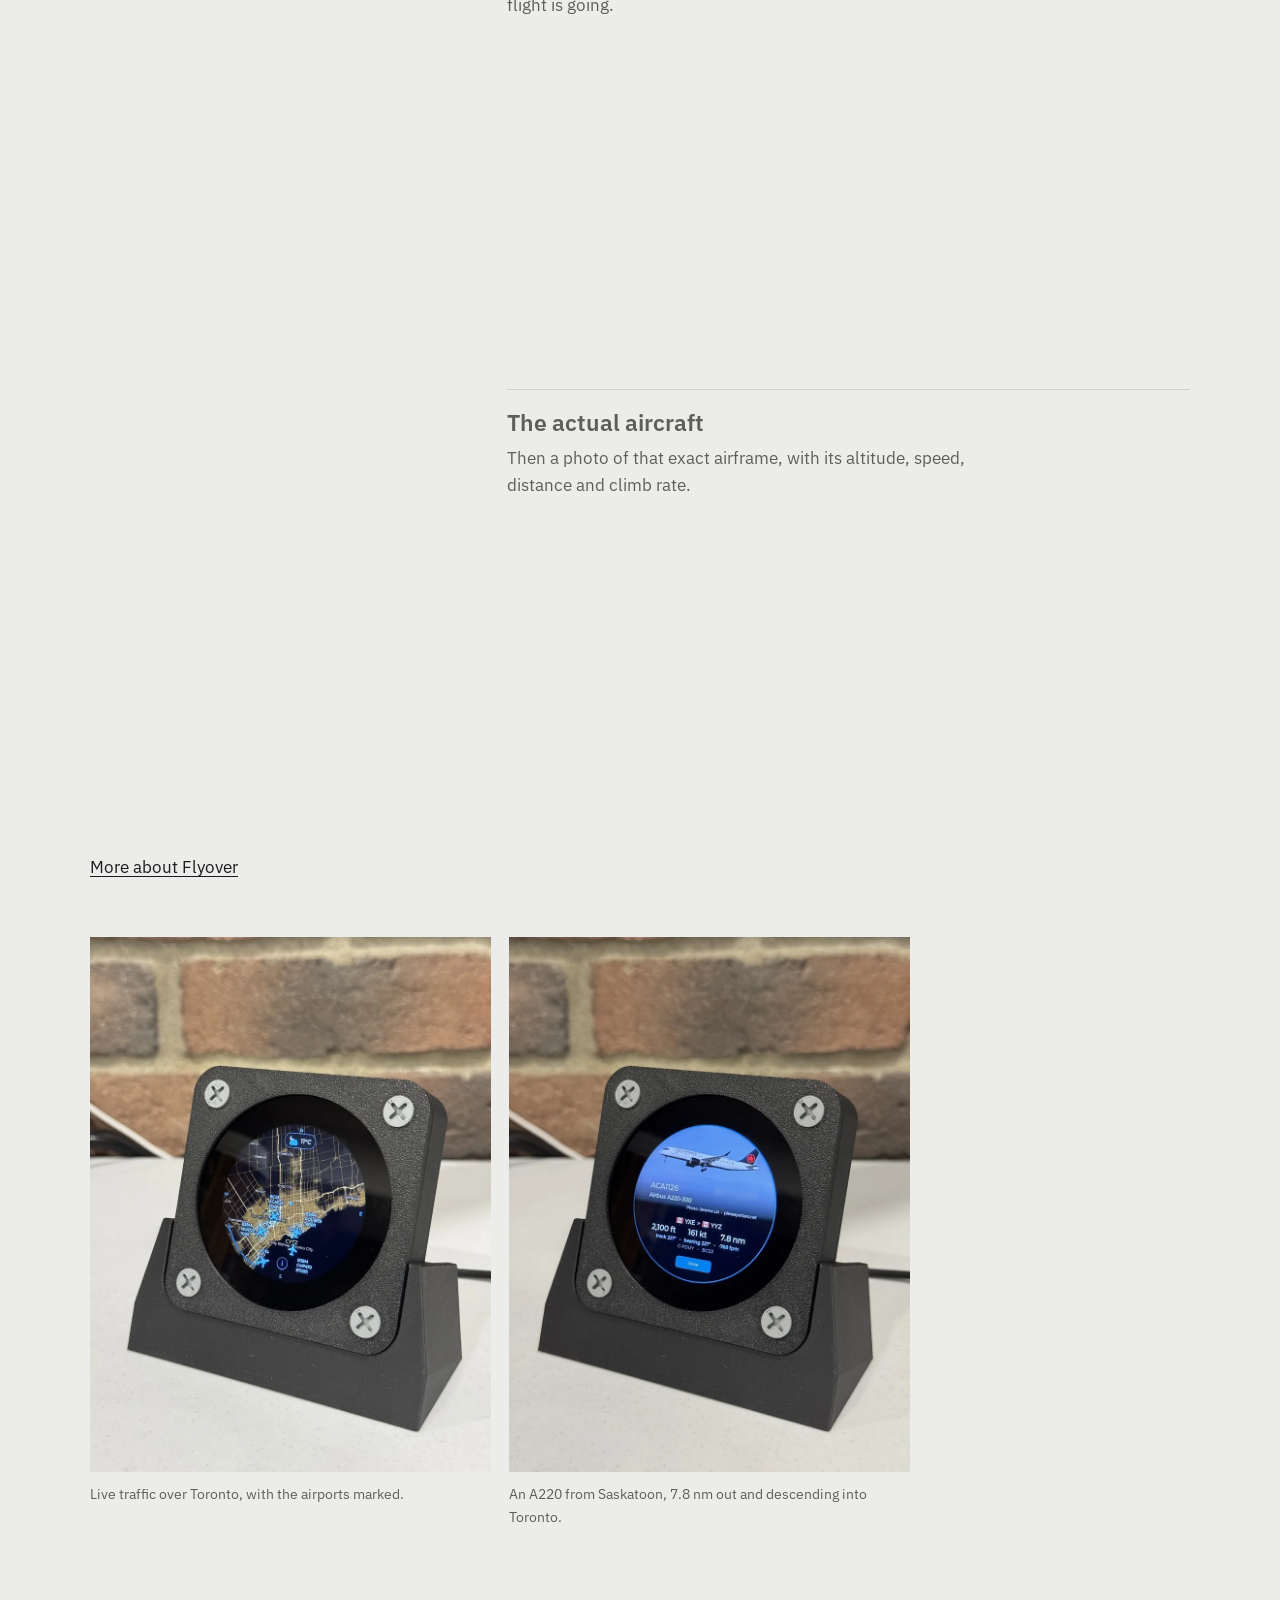
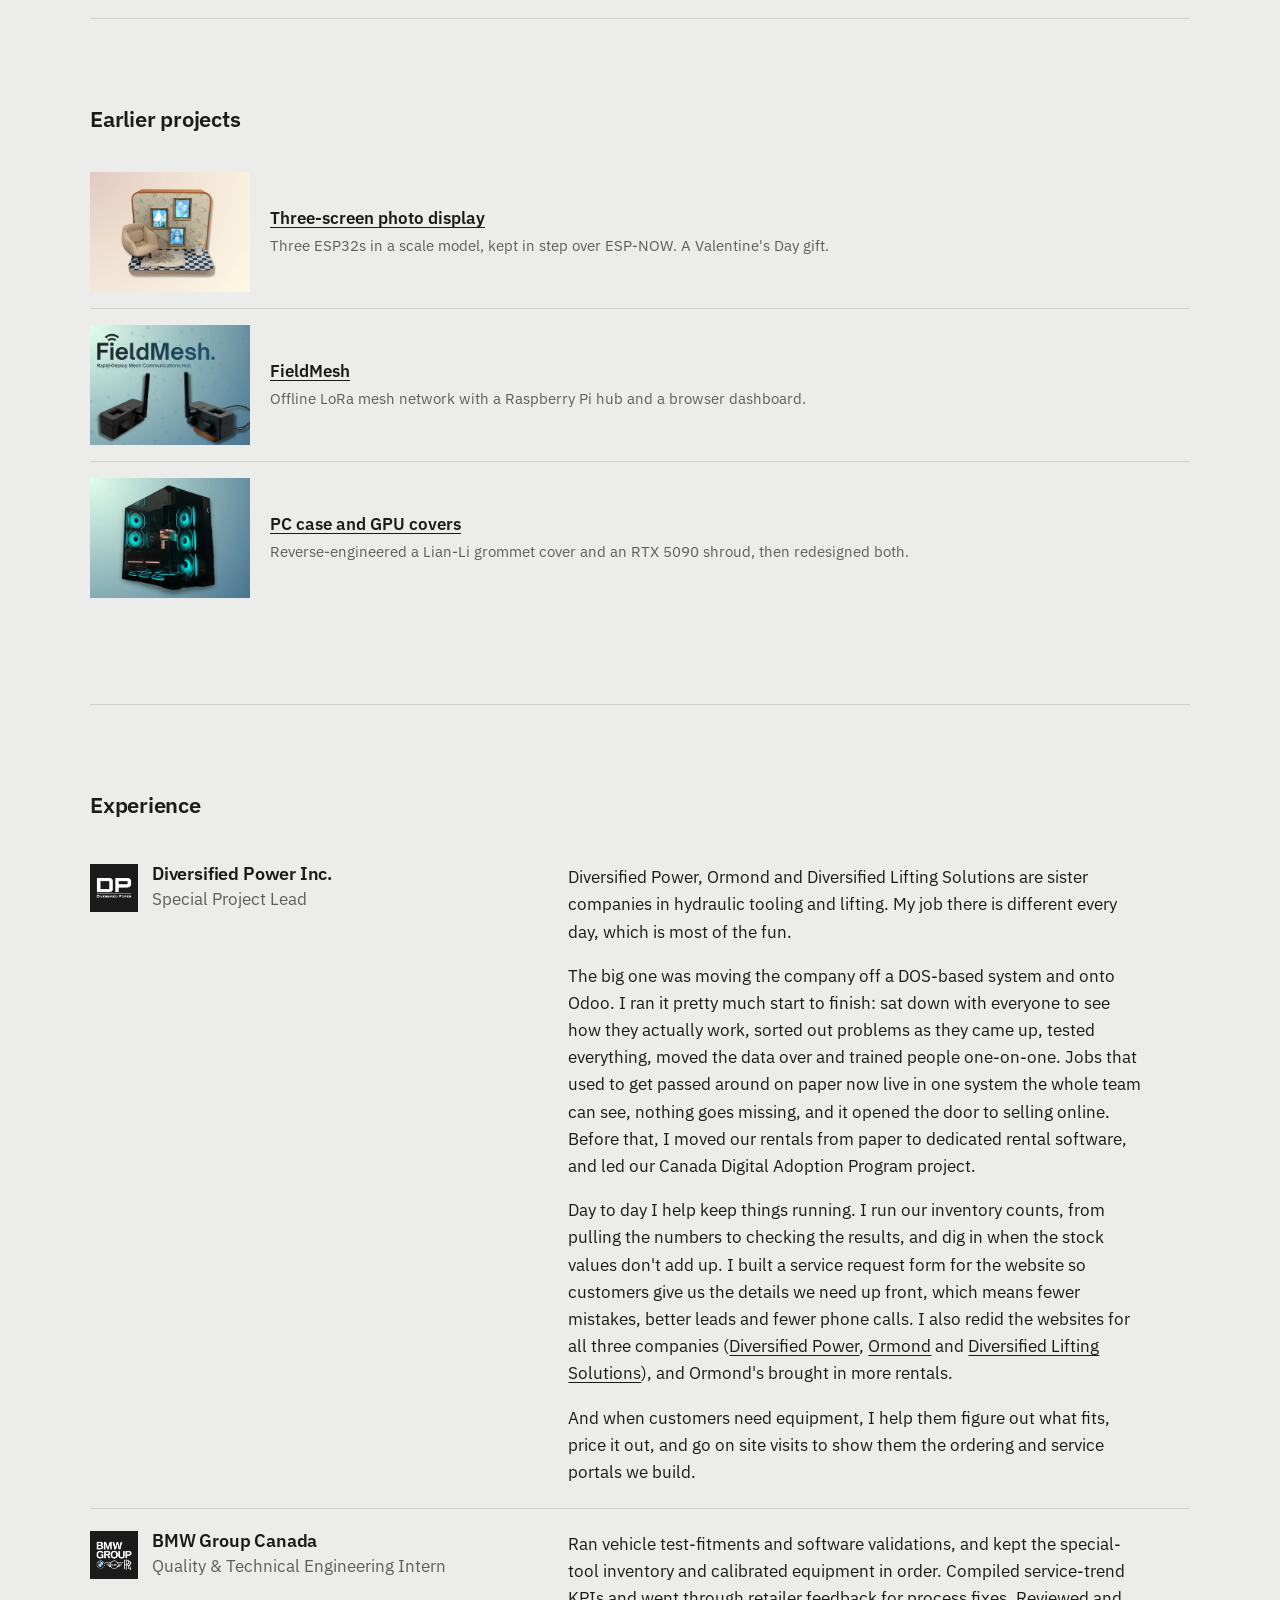
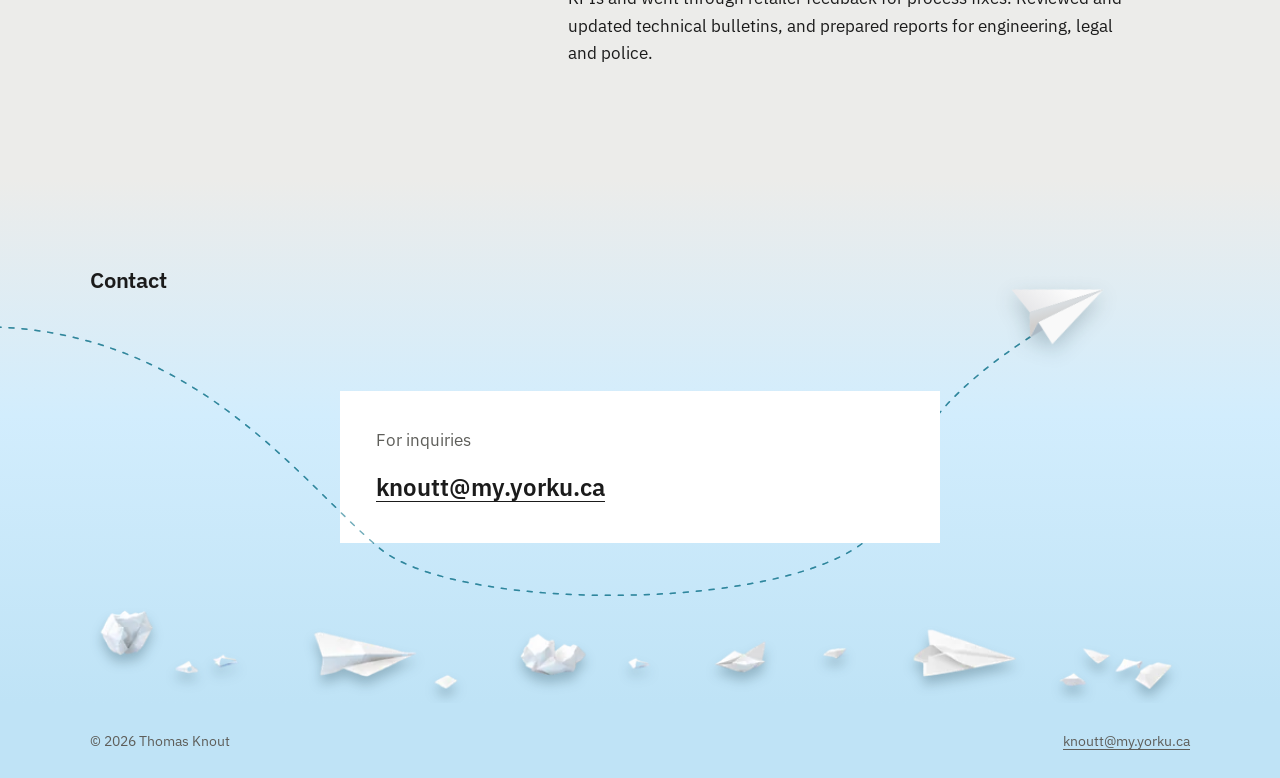
==== commit 6d1c3021: "Replace Trackside's as-built cutouts with three depth-of-field desk photos Co-Authored-By: Claude Op" ====
--- a/index.html
+++ b/index.html
@@ -7,7 +7,13 @@
 <meta name="description" content="Thomas Knout, mechanical engineering student in Toronto. Hardware projects: Trackside, a desk volume mixer with a custom PCB, Flyover, a desktop flight radar, and more.">
 <meta property="og:title" content="Thomas Knout">
 <meta property="og:description" content="Mechanical engineering student in Toronto. Hardware I design, build and use.">
-<meta property="og:image" content="assets/mixer-render.webp">
+<meta property="og:type" content="website">
+<meta property="og:url" content="https://knoutt.github.io/">
+<meta property="og:image" content="https://knoutt.github.io/assets/og-image.jpg">
+<meta property="og:image:width" content="1200">
+<meta property="og:image:height" content="627">
+<meta property="og:image:alt" content="Thomas Knout, mechanical engineering student, next to a render of the Trackside desk mixer.">
+<meta name="twitter:card" content="summary_large_image">
 <link rel="icon" href="assets/favicon.png" type="image/png">
 <link rel="preconnect" href="https://fonts.googleapis.com">
 <link rel="preconnect" href="https://fonts.gstatic.com" crossorigin>
@@ -78,13 +84,10 @@
     </div>
 
     <h3 class="subhead">As built</h3>
-    <div class="pair">
-      <button class="zoom tile" type="button" data-full="assets/mixer-angle.webp" aria-label="Enlarge: the printed mixer, angled">
-        <img src="assets/mixer-angle.webp" width="663" height="577" loading="lazy" alt="The printed and assembled mixer with the screen showing Master, Discord, Spotify and Chrome.">
-      </button>
-      <button class="zoom tile" type="button" data-full="assets/mixer-front.webp" aria-label="Enlarge: the printed mixer, from above">
-        <img src="assets/mixer-front.webp" width="460" height="519" loading="lazy" alt="The assembled mixer from above, LEDs lit under each fader.">
-      </button>
+    <div class="trio">
+      <button class="zoom" type="button" data-full="assets/trackside-angle.webp" aria-label="Enlarge: Trackside on the desk, angled"><img src="assets/trackside-angle.webp" width="1200" height="1600" loading="lazy" alt="Trackside on a desk in front of a keyboard, the screen showing Spotify now playing with the four fader levels underneath."></button>
+      <button class="zoom" type="button" data-full="assets/trackside-top.webp" aria-label="Enlarge: Trackside from above"><img src="assets/trackside-top.webp" width="1200" height="1600" loading="lazy" alt="Trackside from above: now-playing screen, three keys, four LEDs and four dice-capped faders."></button>
+      <button class="zoom" type="button" data-full="assets/trackside-side.webp" aria-label="Enlarge: Trackside from the side"><img src="assets/trackside-side.webp" width="1200" height="1600" loading="lazy" alt="Trackside from the side, showing the sloped display housing and the USB-C cable."></button>
     </div>
   </article>
 
--- a/style.css
+++ b/style.css
@@ -101,6 +101,8 @@
 .board-notes ul{ margin: 0; padding-left: 1.1em; color: var(--muted) }
 .board-notes li{ margin-bottom: 4px }
 .subhead{ font-size: 1.1rem; margin: clamp(40px, 6vw, 72px) 0 14px }
+.trio{ display:grid; grid-template-columns: repeat(3, 1fr); gap: clamp(10px, 1.6vw, 18px) }
+@media (max-width: 640px){ .trio{ grid-template-columns: 1fr } }
 
 .details{ margin: clamp(40px, 6vw, 72px) 0 0; border-top: 1px solid var(--line) }
 .details > div{
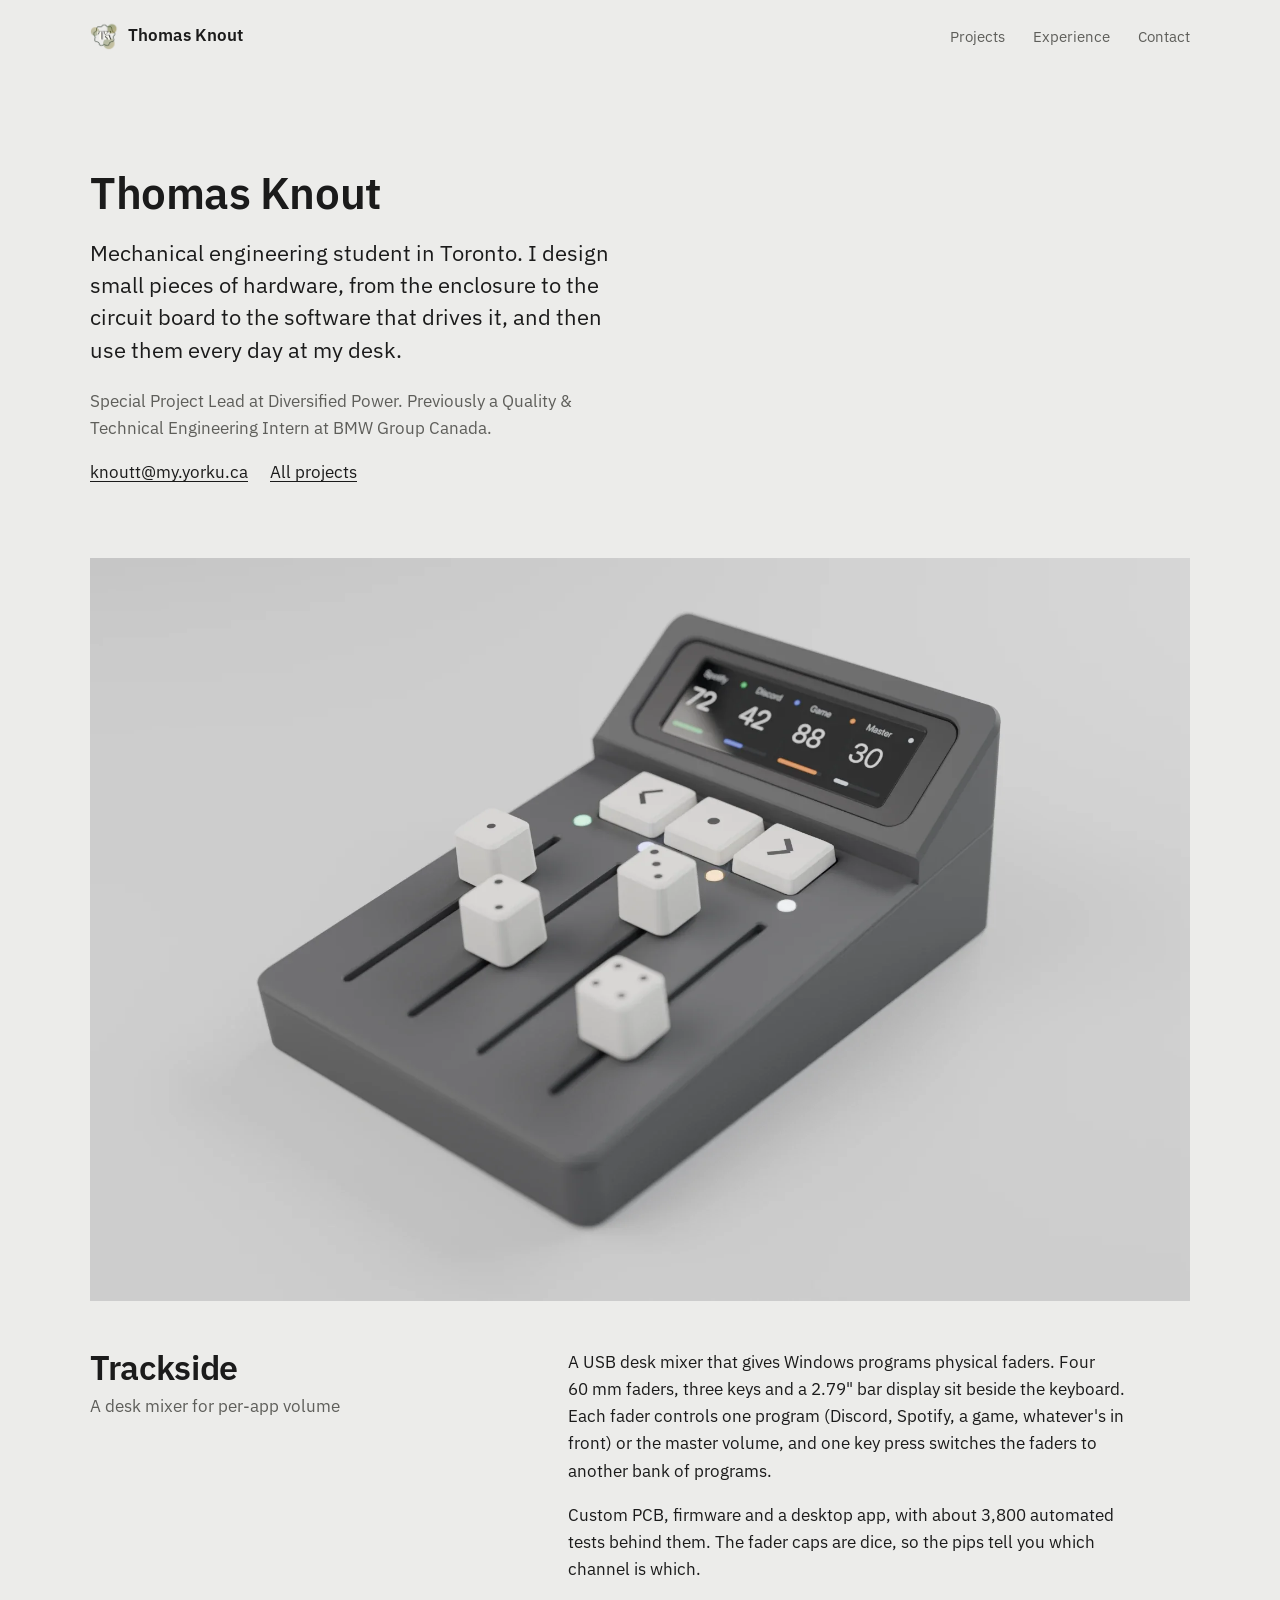
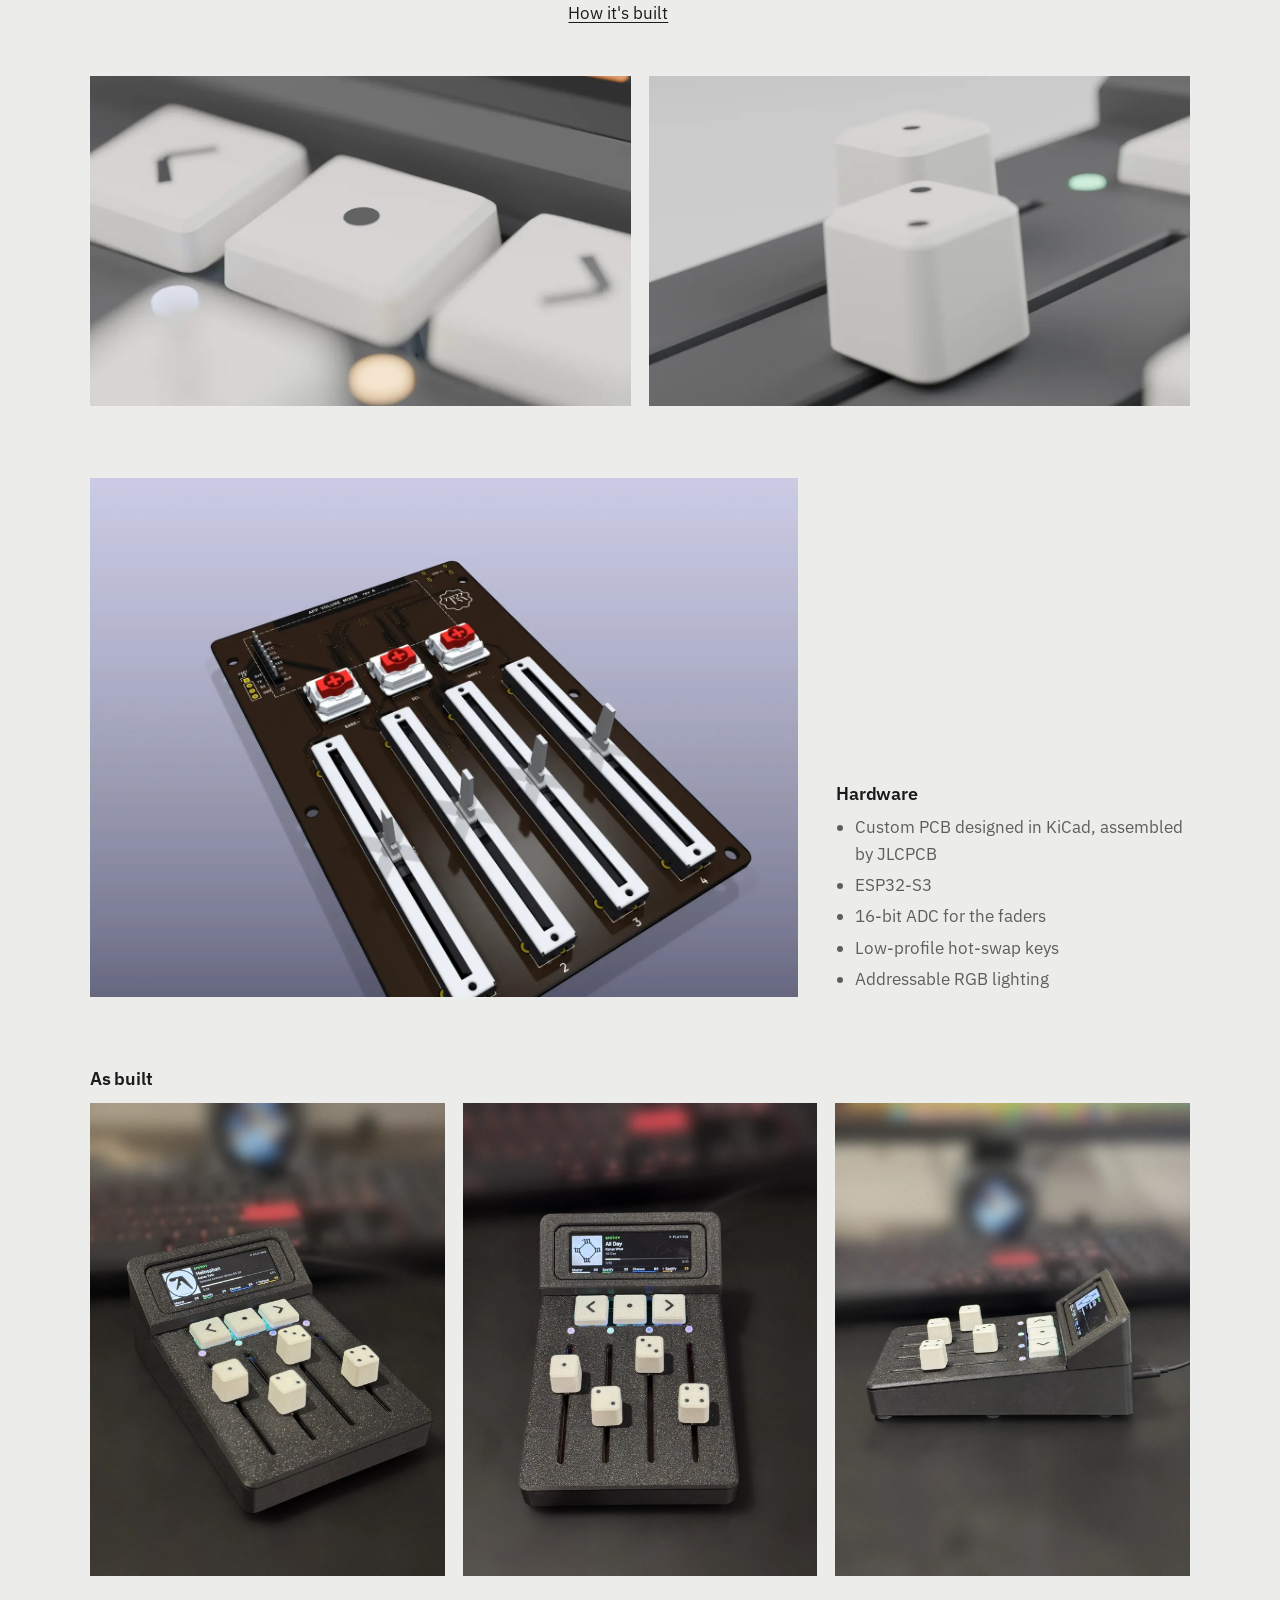
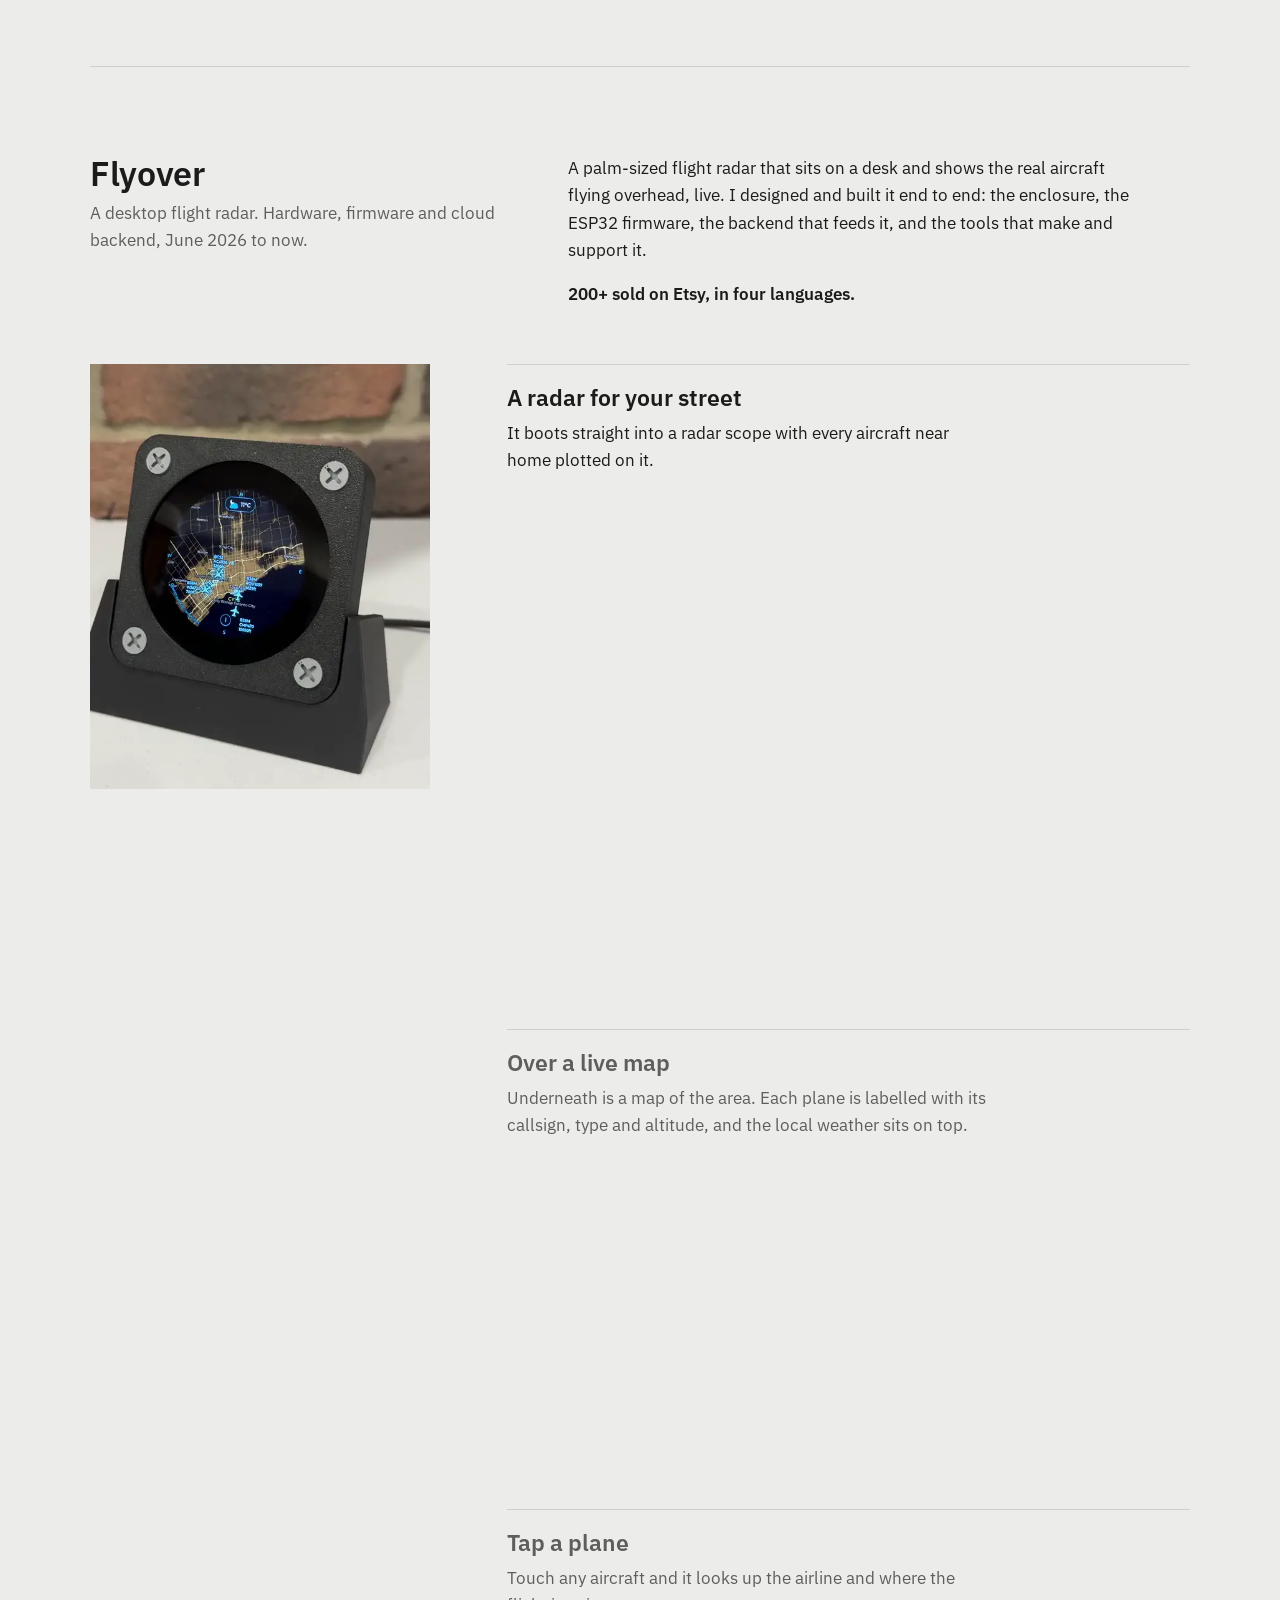
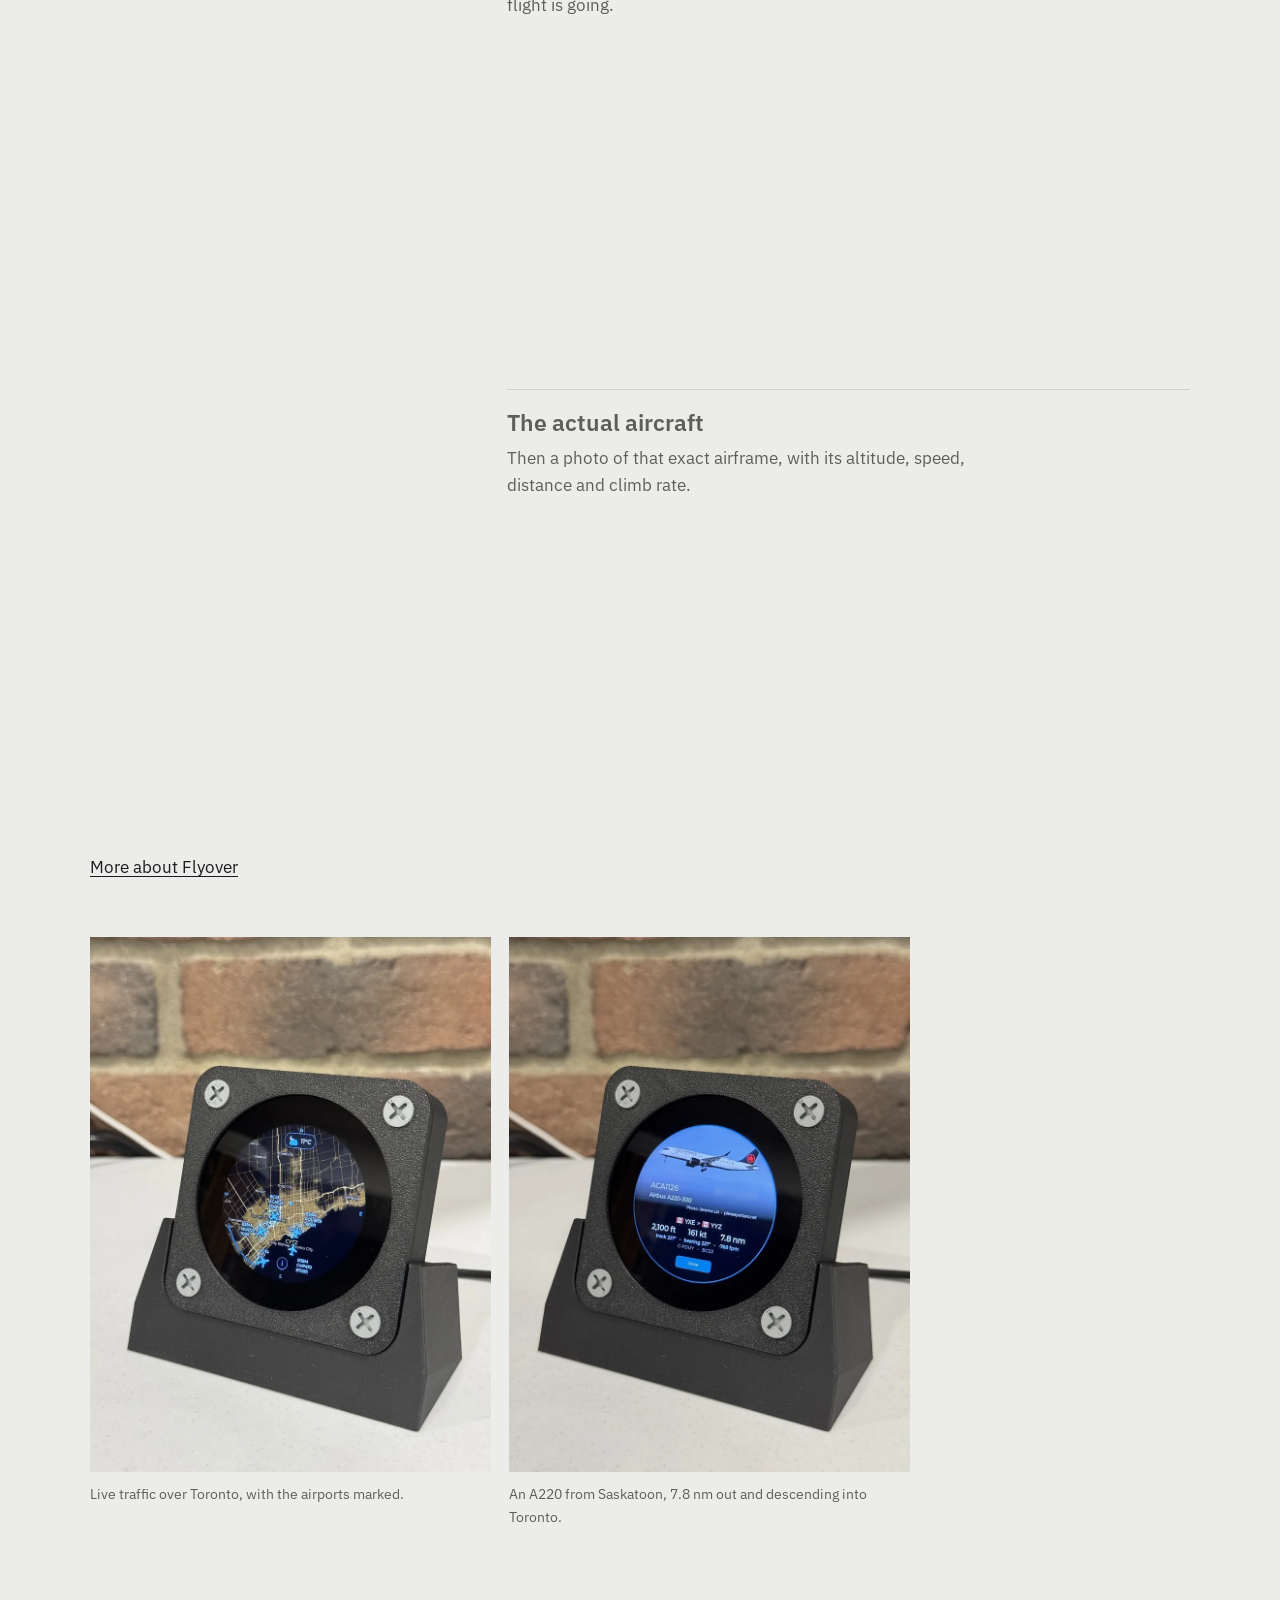
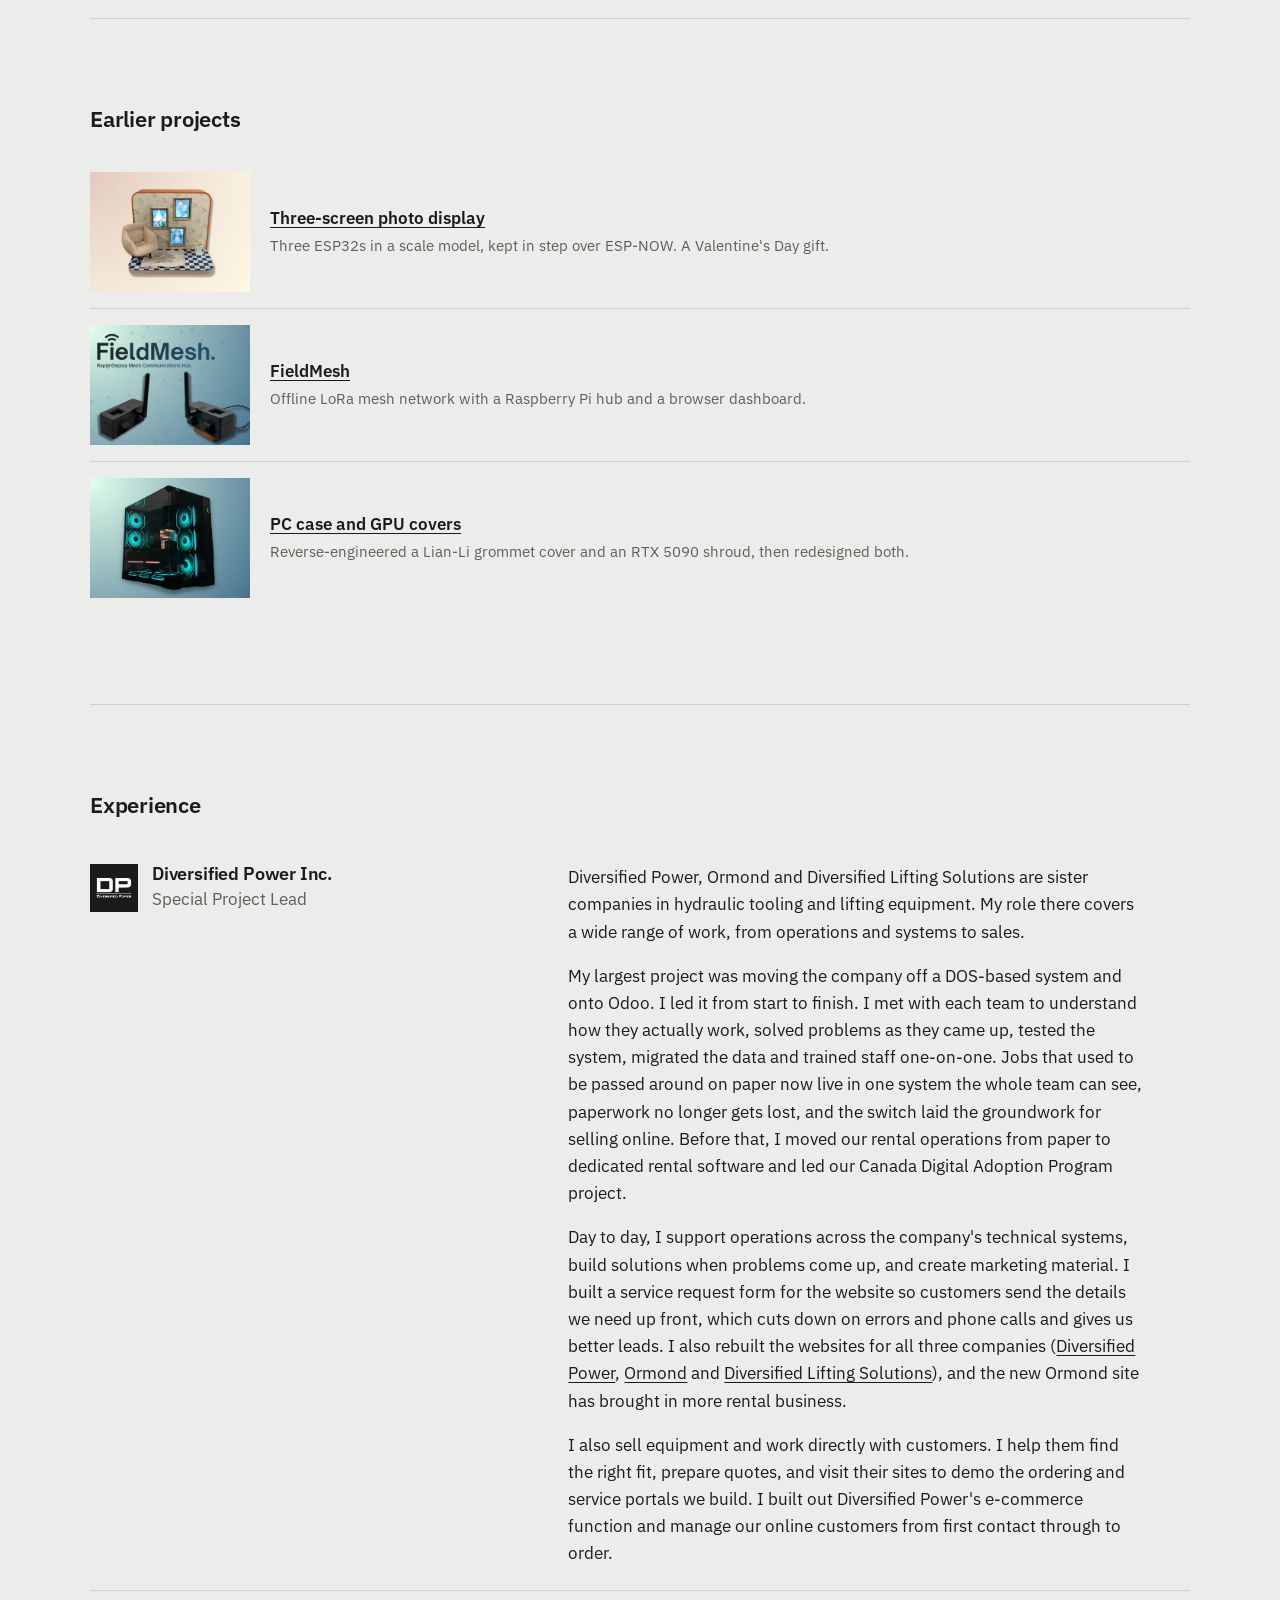
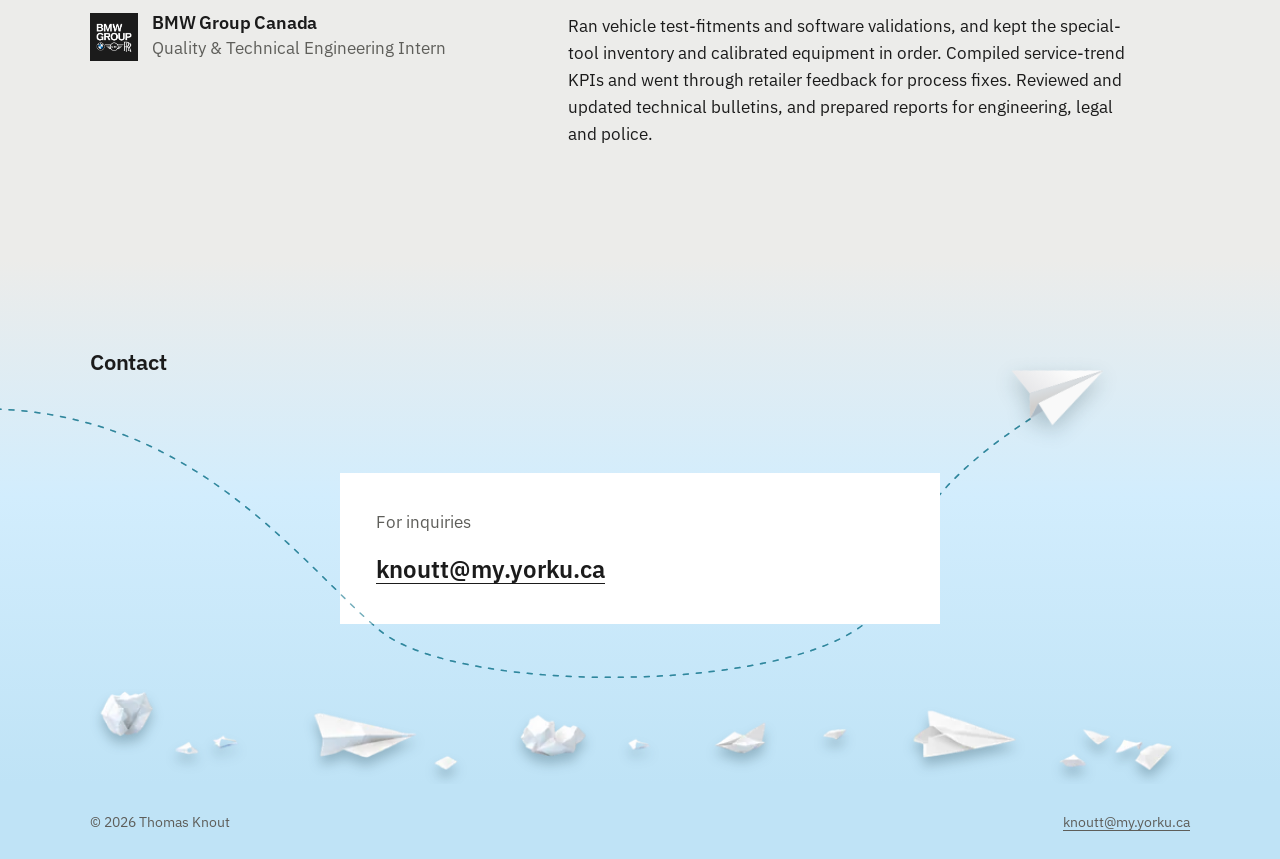
==== commit bf31c84b: "Rewrite the Diversified Power experience entry Co-Authored-By: Claude Opus 5.5 <noreply@anthropic.co" ====
--- a/index.html
+++ b/index.html
@@ -171,10 +171,10 @@
         </div>
       </div>
       <div class="text">
-        <p>Diversified Power, Ormond and Diversified Lifting Solutions are sister companies in hydraulic tooling and lifting. My job there is different every day, which is most of the fun.</p>
-        <p>The big one was moving the company off a DOS-based system and onto Odoo. I ran it pretty much start to finish: sat down with everyone to see how they actually work, sorted out problems as they came up, tested everything, moved the data over and trained people one-on-one. Jobs that used to get passed around on paper now live in one system the whole team can see, nothing goes missing, and it opened the door to selling online. Before that, I moved our rentals from paper to dedicated rental software, and led our Canada Digital Adoption Program project.</p>
-        <p>Day to day I help keep things running. I run our inventory counts, from pulling the numbers to checking the results, and dig in when the stock values don't add up. I built a service request form for the website so customers give us the details we need up front, which means fewer mistakes, better leads and fewer phone calls. I also redid the websites for all three companies (<a href="https://www.diversifiedpower.ca/" target="_blank" rel="noopener">Diversified Power</a>, <a href="https://www.ormondtools.ca/" target="_blank" rel="noopener">Ormond</a> and <a href="https://diversifiedliftingsolutions.ca/" target="_blank" rel="noopener">Diversified Lifting Solutions</a>), and Ormond's brought in more rentals.</p>
-        <p>And when customers need equipment, I help them figure out what fits, price it out, and go on site visits to show them the ordering and service portals we build.</p>
+        <p>Diversified Power, Ormond and Diversified Lifting Solutions are sister companies in hydraulic tooling and lifting equipment. My role there covers a wide range of work, from operations and systems to sales.</p>
+        <p>My largest project was moving the company off a DOS-based system and onto Odoo. I led it from start to finish. I met with each team to understand how they actually work, solved problems as they came up, tested the system, migrated the data and trained staff one-on-one. Jobs that used to be passed around on paper now live in one system the whole team can see, paperwork no longer gets lost, and the switch laid the groundwork for selling online. Before that, I moved our rental operations from paper to dedicated rental software and led our Canada Digital Adoption Program project.</p>
+        <p>Day to day, I support operations across the company's technical systems, build solutions when problems come up, and create marketing material. I built a service request form for the website so customers send the details we need up front, which cuts down on errors and phone calls and gives us better leads. I also rebuilt the websites for all three companies (<a href="https://www.diversifiedpower.ca/" target="_blank" rel="noopener">Diversified Power</a>, <a href="https://www.ormondtools.ca/" target="_blank" rel="noopener">Ormond</a> and <a href="https://diversifiedliftingsolutions.ca/" target="_blank" rel="noopener">Diversified Lifting Solutions</a>), and the new Ormond site has brought in more rental business.</p>
+        <p>I also sell equipment and work directly with customers. I help them find the right fit, prepare quotes, and visit their sites to demo the ordering and service portals we build. I built out Diversified Power's e-commerce function and manage our online customers from first contact through to order.</p>
       </div>
     </div>
 
